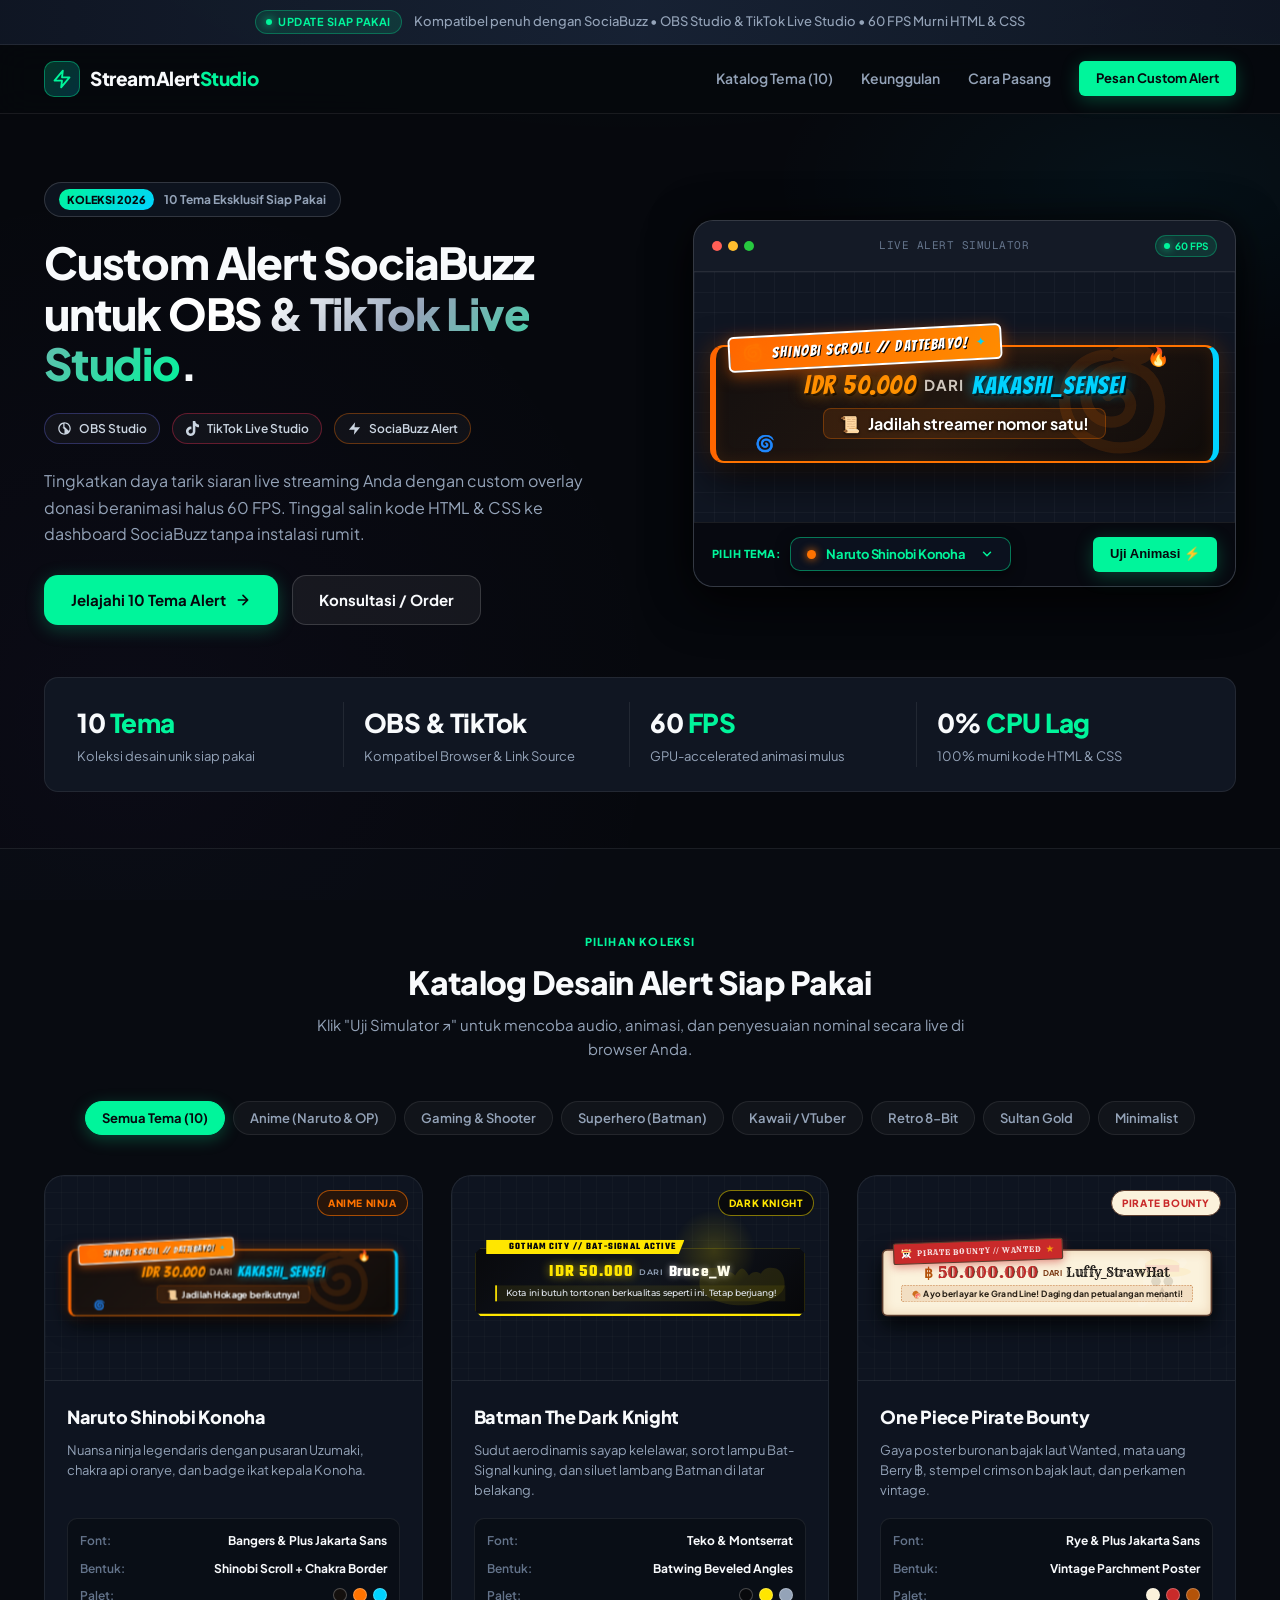
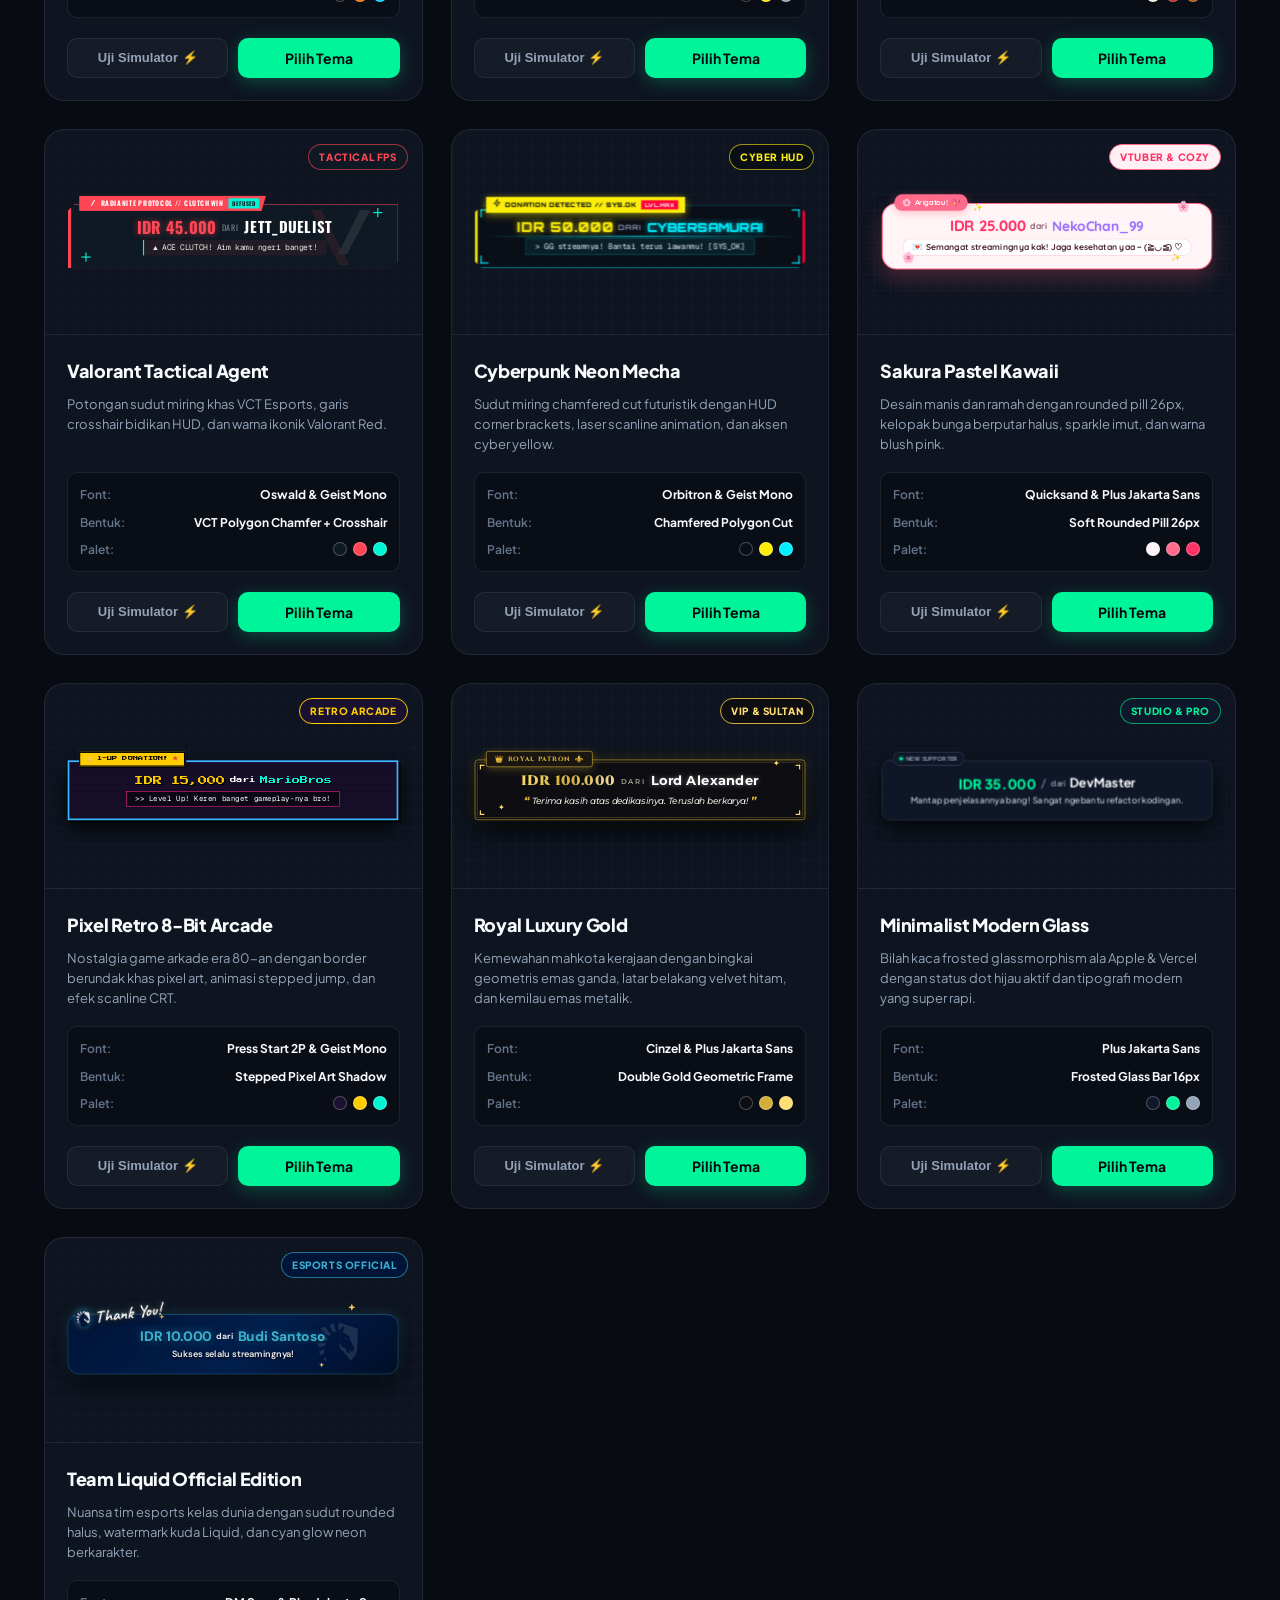
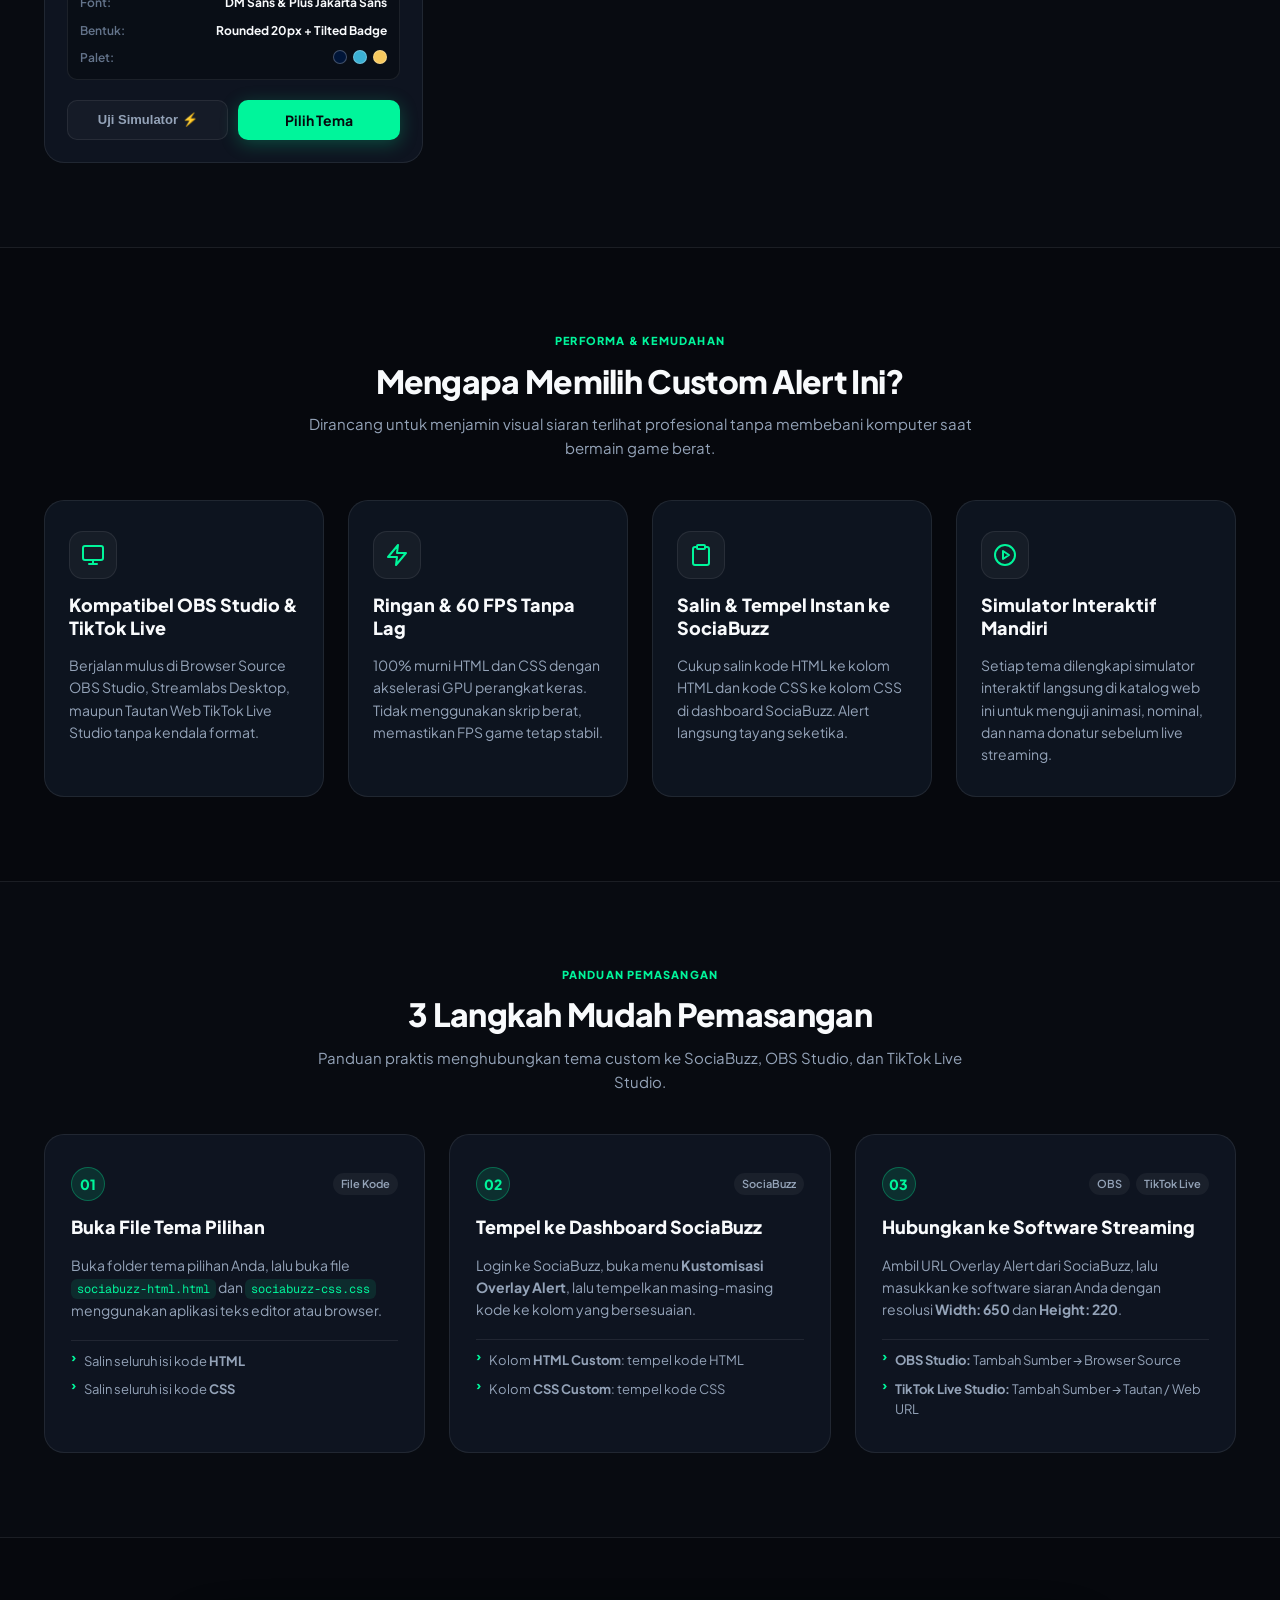
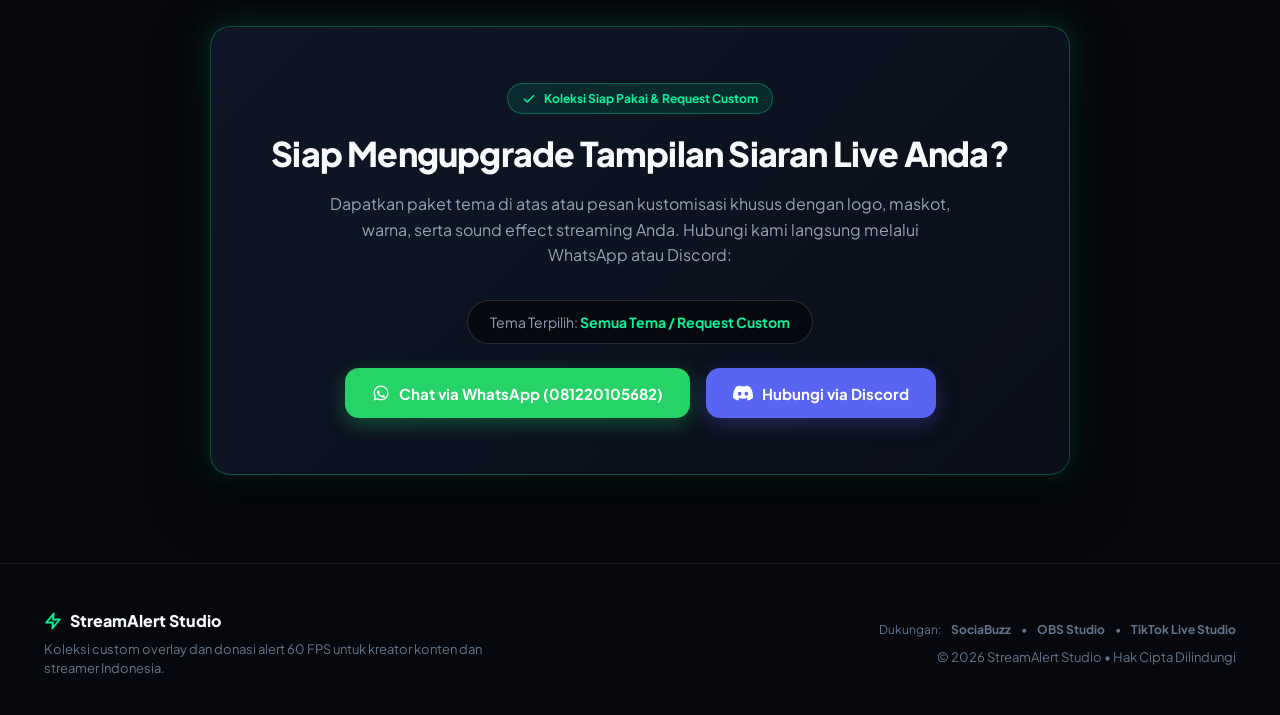
==== index.html @ 2fbf4435 "first commit" ====
<!DOCTYPE html>
<html lang="id" data-type="software" data-theme="dark">
<head>
  <meta charset="UTF-8">
  <meta name="viewport" content="width=device-width, initial-scale=1.0, viewport-fit=cover">
  <title>StreamAlert Studio — Custom Alert SociaBuzz untuk OBS & TikTok Live Studio</title>
  <meta name="description" content="Koleksi custom donation alert SociaBuzz siap pakai untuk OBS Studio dan TikTok Live Studio. Desain anime, gaming, superhero, cyberpunk, retro pixel, dan minimalis. 60 FPS murni HTML & CSS tanpa beban CPU.">
  <meta name="site-kind" content="software">
  <meta name="page-type" content="software">
  
  <!-- Open Graph -->
  <meta property="og:type" content="website">
  <meta property="og:title" content="StreamAlert Studio — Custom Alert SociaBuzz untuk OBS & TikTok Live Studio">
  <meta property="og:description" content="10 tema alert donasi animasi 60 FPS untuk SociaBuzz, OBS Studio, dan TikTok Live Studio. Ringan, murni HTML & CSS.">
  
  <link rel="preconnect" href="https://fonts.googleapis.com">
  <link rel="preconnect" href="https://fonts.gstatic.com" crossorigin>
  <link href="https://fonts.googleapis.com/css2?family=Plus+Jakarta+Sans:wght@400;500;600;700;800&family=Bangers&family=Teko:wght@600;700&family=Rye&family=Oswald:wght@600;700&family=Orbitron:wght@700;900&family=Rajdhani:wght@600;700&family=Share+Tech+Mono&family=Quicksand:wght@600;700;800&family=Press+Start+2P&family=Cinzel:wght@700;800;900&family=Montserrat:wght@500;600;700&family=Caveat:wght@700&family=DM+Sans:wght@600;700;800&family=Geist+Mono:wght@400;600&display=swap" rel="stylesheet">
  <link rel="stylesheet" href="catalog.css">
</head>
<body>

  <!-- Skip link for accessibility -->
  <a href="#katalog" class="skip-link">Loncat ke katalog tema</a>

  <!-- Top Announcement Bar -->
  <aside class="announcement-bar" aria-label="Pengumuman">
    <div class="container announcement-content">
      <span class="announcement-badge"><span class="announcement-dot"></span> Update Siap Pakai</span>
      <span>Kompatibel penuh dengan SociaBuzz • OBS Studio &amp; TikTok Live Studio • 60 FPS Murni HTML &amp; CSS</span>
    </div>
  </aside>

  <!-- Navigation -->
  <header class="navbar">
    <div class="container nav-content">
      <a href="#top" class="brand-link" aria-label="StreamAlert Studio Beranda">
        <span class="brand-icon" aria-hidden="true">
          <svg width="20" height="20" viewBox="0 0 24 24" fill="none" stroke="currentColor" stroke-width="2.2" stroke-linecap="round" stroke-linejoin="round">
            <polygon points="13 2 3 14 12 14 11 22 21 10 12 10 13 2"></polygon>
          </svg>
        </span>
        <span class="brand-title">StreamAlert<span class="accent">Studio</span></span>
      </a>

      <nav class="nav-links" aria-label="Navigasi Utama">
        <a href="#katalog">Katalog Tema (10)</a>
        <a href="#fitur">Keunggulan</a>
        <a href="#panduan">Cara Pasang</a>
        <a href="#kontak" class="btn btn-sm btn-primary">Pesan Custom Alert</a>
      </nav>
    </div>
  </header>

  <main id="top">
    <!-- Hero Section -->
    <section class="hero-section">
      <div class="container">
        <div class="hero-grid">
          
          <!-- Hero Copy -->
          <div class="hero-left">
            <div class="hero-pill">
              <span class="hero-pill-badge">KOLEKSI 2026</span>
              <span>10 Tema Eksklusif Siap Pakai</span>
            </div>

            <h1 class="hero-title">
              Custom Alert SociaBuzz untuk <span class="gradient-headline">OBS &amp; TikTok Live Studio</span>.
            </h1>

            <!-- Platform Chips -->
            <div class="hero-platforms-bar">
              <span class="platform-chip chip-obs">
                <svg viewBox="0 0 24 24" fill="currentColor" aria-hidden="true">
                  <path d="M12 2C6.48 2 2 6.48 2 12s4.48 10 10 10 10-4.48 10-10S17.52 2 12 2zm0 18c-4.41 0-8-3.59-8-8 0-1.85.63-3.55 1.69-4.9L12 13.41V20zm6.31-4.69L12 9.01V4c4.41 0 8 3.59 8 8 0 1.25-.29 2.43-.8 3.49l-.89-.18zM5.69 7.1C6.75 5.75 8.27 4.79 10 4.31v6.78L5.69 7.1z"/>
                </svg>
                OBS Studio
              </span>
              <span class="platform-chip chip-tiktok">
                <svg viewBox="0 0 24 24" fill="currentColor" aria-hidden="true">
                  <path d="M12.53.02C13.84 0 15.14.01 16.44 0c.08 1.53.63 3.09 1.75 4.17 1.12 1.11 2.7 1.62 4.24 1.79v4.03c-1.44-.05-2.89-.35-4.2-.97-.57-.26-1.1-.59-1.62-.93-.01 2.92.01 5.84-.02 8.75-.08 1.4-.54 2.79-1.35 3.94-1.31 1.92-3.58 3.17-5.91 3.21-1.43.08-2.86-.31-4.08-1.03-2.02-1.19-3.44-3.37-3.65-5.71-.02-.5-.03-1-.01-1.49.18-1.9 1.12-3.72 2.58-4.96 1.66-1.44 3.98-2.13 6.15-1.72.02 1.48-.04 2.96-.04 4.44-.99-.32-2.15-.23-3.02.37-.63.41-1.11 1.04-1.36 1.75-.21.51-.24 1.07-.14 1.61.24 1.64 1.82 3.02 3.5 2.87 1.12-.01 2.19-.66 2.77-1.61.19-.33.4-.67.41-1.06.1-3.23.06-6.46.06-9.69.01-3.07-.01-6.14.02-9.21z"/>
                </svg>
                TikTok Live Studio
              </span>
              <span class="platform-chip chip-sociabuzz">
                <svg viewBox="0 0 24 24" fill="currentColor" aria-hidden="true">
                  <path d="M13 2L3 14h9l-1 8 10-12h-9l1-8z"/>
                </svg>
                SociaBuzz Alert
              </span>
            </div>

            <p class="hero-description">
              Tingkatkan daya tarik siaran live streaming Anda dengan custom overlay donasi beranimasi halus 60 FPS. Tinggal salin kode HTML &amp; CSS ke dashboard SociaBuzz tanpa instalasi rumit.
            </p>

            <div class="hero-cta-group">
              <a href="#katalog" class="btn btn-lg btn-primary">
                <span>Jelajahi 10 Tema Alert</span>
                <svg width="16" height="16" viewBox="0 0 24 24" fill="none" stroke="currentColor" stroke-width="2.5" stroke-linecap="round" stroke-linejoin="round">
                  <path d="M5 12h14M12 5l7 7-7 7"/>
                </svg>
              </a>
              <a href="#kontak" class="btn btn-lg btn-secondary">Konsultasi / Order</a>
            </div>
          </div>

          <!-- Hero Right: Live Alert Interactive Simulator Showcase -->
          <div class="hero-stage-card">
            <div class="stage-card-header">
              <div class="stage-window-dots">
                <span class="stage-dot red"></span>
                <span class="stage-dot yellow"></span>
                <span class="stage-dot green"></span>
              </div>
              <span class="stage-window-title">LIVE ALERT SIMULATOR</span>
              <span class="stage-live-badge"><span class="announcement-dot"></span> 60 FPS</span>
            </div>

            <div class="stage-card-body" id="heroStageBody">
              <div class="hero-alert-viewport">
                <!-- Live Alert Box in Hero (Identical to Preview) -->
                <div class="hero-live-alert" id="heroLiveAlert">
                  <div class="naruto-alert-wrapper">
                    <div class="naruto-badge">
                      <img src="assets/naruto-konoha.svg" onerror="this.src='https://cdn.jsdelivr.net/gh/bayuramdhan50/sociabuzz-alert@main/assets/naruto-konoha.svg'" alt="Konoha Leaf" class="naruto-badge-img">
                      <span class="naruto-badge-text">SHINOBI SCROLL // DATTEBAYO!</span>
                      <span class="naruto-shuriken">✦</span>
                    </div>
                    <div class="chakra-flame flame-1">🔥</div>
                    <div class="chakra-flame flame-2">🌀</div>
                    <div class="naruto-alert-card">
                      <img src="assets/naruto-konoha.svg" onerror="this.src='https://cdn.jsdelivr.net/gh/bayuramdhan50/sociabuzz-alert@main/assets/naruto-konoha.svg'" alt="Konoha Watermark" class="naruto-watermark">
                      <div class="naruto-content">
                        <div class="naruto-header">
                          <span class="naruto-amount">IDR 50.000</span>
                          <span class="naruto-from">DARI</span>
                          <span class="naruto-supporter">Kakashi_Sensei</span>
                        </div>
                        <div class="naruto-message">
                          <span class="naruto-msg-icon">📜</span>
                          <span class="naruto-msg-text">Jadilah streamer nomor satu!</span>
                        </div>
                      </div>
                    </div>
                  </div>
                </div>
              </div>
            </div>

            <div class="stage-card-footer">
              <div class="stage-theme-selector">
                <span class="stage-select-label">Pilih Tema:</span>
                
                <!-- Custom High-Contrast Dropdown (Text is never white) -->
                <div class="custom-dropdown" id="themeDropdown">
                  <button type="button" class="dropdown-trigger" id="dropdownTrigger" aria-haspopup="listbox" aria-expanded="false">
                    <span class="dropdown-theme-dot" id="dropdownDot" style="background:#FF7300; box-shadow:0 0 8px #FF7300;"></span>
                    <span class="dropdown-selected-text" id="dropdownSelectedText">Naruto Shinobi Konoha</span>
                    <svg class="dropdown-chevron" width="14" height="14" viewBox="0 0 24 24" fill="none" stroke="currentColor" stroke-width="2.5" stroke-linecap="round" stroke-linejoin="round">
                      <polyline points="6 9 12 15 18 9"></polyline>
                    </svg>
                  </button>
                  
                  <div class="dropdown-menu" id="dropdownMenu" role="listbox">
                    <div class="dropdown-item active" data-value="naruto" data-dot="#FF7300">
                      <span class="item-badge" style="background:#26150B; color:#FF7300; border:1px solid #FF7300;">Anime</span>
                      <span class="item-name">Naruto Shinobi Konoha</span>
                      <span class="item-check">✓</span>
                    </div>
                    <div class="dropdown-item" data-value="batman" data-dot="#FFE600">
                      <span class="item-badge" style="background:#08090C; color:#FFE600; border:1px solid #FFE600;">Gotham</span>
                      <span class="item-name">Batman The Dark Knight</span>
                      <span class="item-check">✓</span>
                    </div>
                    <div class="dropdown-item" data-value="pirate" data-dot="#C92A2A">
                      <span class="item-badge" style="background:#FBF2DC; color:#C92A2A; border:1px solid #C92A2A;">Pirate</span>
                      <span class="item-name">One Piece Pirate Bounty</span>
                      <span class="item-check">✓</span>
                    </div>
                    <div class="dropdown-item" data-value="val" data-dot="#FF4655">
                      <span class="item-badge" style="background:#0F1923; color:#FF4655; border:1px solid #FF4655;">Tactical</span>
                      <span class="item-name">Valorant Tactical Agent</span>
                      <span class="item-check">✓</span>
                    </div>
                    <div class="dropdown-item" data-value="cyber" data-dot="#FCEE0A">
                      <span class="item-badge" style="background:#0A0E17; color:#FCEE0A; border:1px solid #FCEE0A;">Sci-Fi</span>
                      <span class="item-name">Cyberpunk Neon Mecha</span>
                      <span class="item-check">✓</span>
                    </div>
                    <div class="dropdown-item" data-value="sakura" data-dot="#FF6B8B">
                      <span class="item-badge" style="background:#FFF0F5; color:#FF3366; border:1px solid #FF6B8B;">VTuber</span>
                      <span class="item-name">Sakura Pastel Kawaii</span>
                      <span class="item-check">✓</span>
                    </div>
                    <div class="dropdown-item" data-value="pixel" data-dot="#FFCC00">
                      <span class="item-badge" style="background:#1A102F; color:#FFCC00; border:1px solid #FFCC00;">8-Bit</span>
                      <span class="item-name">Pixel Retro 8-Bit Arcade</span>
                      <span class="item-check">✓</span>
                    </div>
                    <div class="dropdown-item" data-value="royal" data-dot="#D4AF37">
                      <span class="item-badge" style="background:#0E0E12; color:#FFDF73; border:1px solid #D4AF37;">VIP</span>
                      <span class="item-name">Royal Luxury Gold</span>
                      <span class="item-check">✓</span>
                    </div>
                    <div class="dropdown-item" data-value="minimal" data-dot="#00F59B">
                      <span class="item-badge" style="background:#0F172A; color:#00F59B; border:1px solid #00F59B;">Glass</span>
                      <span class="item-name">Minimalist Modern Glass</span>
                      <span class="item-check">✓</span>
                    </div>
                    <div class="dropdown-item" data-value="liquid" data-dot="#3BB0D4">
                      <span class="item-badge" style="background:#001538; color:#3BB0D4; border:1px solid #3BB0D4;">Esports</span>
                      <span class="item-name">Team Liquid Edition</span>
                      <span class="item-check">✓</span>
                    </div>
                  </div>
                </div>

                <!-- Hidden select for form accessibility -->
                <select id="heroThemeSelect" class="theme-pill-select" style="display:none;" aria-hidden="true">
                  <option value="naruto">Naruto Shinobi</option>
                  <option value="batman">Batman Dark Knight</option>
                  <option value="pirate">One Piece Pirate</option>
                  <option value="val">Valorant Tactical</option>
                  <option value="cyber">Cyberpunk Neon</option>
                  <option value="sakura">Sakura Kawaii</option>
                  <option value="pixel">Pixel 8-Bit Arcade</option>
                  <option value="royal">Royal Luxury Gold</option>
                  <option value="minimal">Minimalist Modern</option>
                  <option value="liquid">Team Liquid Edition</option>
                </select>
              </div>

              <button type="button" class="btn btn-sm btn-primary" onclick="triggerHeroAlert()">
                <span>Uji Animasi ⚡</span>
              </button>
            </div>
          </div>

        </div>

        <!-- Quick Stats Strip -->
        <div class="stats-strip">
          <div class="stat-block">
            <span class="stat-val">10 <span class="highlight">Tema</span></span>
            <span class="stat-desc">Koleksi desain unik siap pakai</span>
          </div>
          <div class="stat-block">
            <span class="stat-val">OBS &amp; TikTok</span>
            <span class="stat-desc">Kompatibel Browser &amp; Link Source</span>
          </div>
          <div class="stat-block">
            <span class="stat-val">60 <span class="highlight">FPS</span></span>
            <span class="stat-desc">GPU-accelerated animasi mulus</span>
          </div>
          <div class="stat-block">
            <span class="stat-val">0% <span class="highlight">CPU Lag</span></span>
            <span class="stat-desc">100% murni kode HTML &amp; CSS</span>
          </div>
        </div>

      </div>
    </section>

    <!-- Filter & Catalog Section -->
    <section id="katalog" class="catalog-section">
      <div class="container">
        
        <div class="section-heading-wrap">
          <span class="section-label">PILIHAN KOLEKSI</span>
          <h2 class="section-heading">Katalog Desain Alert Siap Pakai</h2>
          <p class="section-subtext">Klik "Uji Simulator ↗" untuk mencoba audio, animasi, dan penyesuaian nominal secara live di browser Anda.</p>
        </div>

        <!-- Category Filter Tabs -->
        <div class="filter-tabs" role="tablist" aria-label="Filter Kategori Tema">
          <button type="button" class="tab-btn active" data-filter="all">Semua Tema (10)</button>
          <button type="button" class="tab-btn" data-filter="anime">Anime (Naruto &amp; OP)</button>
          <button type="button" class="tab-btn" data-filter="gaming">Gaming &amp; Shooter</button>
          <button type="button" class="tab-btn" data-filter="superhero">Superhero (Batman)</button>
          <button type="button" class="tab-btn" data-filter="kawaii">Kawaii / VTuber</button>
          <button type="button" class="tab-btn" data-filter="retro">Retro 8-Bit</button>
          <button type="button" class="tab-btn" data-filter="luxury">Sultan Gold</button>
          <button type="button" class="tab-btn" data-filter="minimal">Minimalist</button>
        </div>

        <!-- Catalog Cards Grid (100% IDENTICAL to Simulator) -->
        <div class="cards-grid">

          <!-- CARD 1: NARUTO SHINOBI -->
          <article class="card" data-category="anime">
            <div class="card-badge badge-naruto">Anime Ninja</div>
            <div class="card-preview preview-naruto">
              <div class="card-alert-scaler">
                <div class="naruto-alert-wrapper">
                  <div class="naruto-badge">
                    <img src="assets/naruto-konoha.svg" onerror="this.src='https://cdn.jsdelivr.net/gh/bayuramdhan50/sociabuzz-alert@main/assets/naruto-konoha.svg'" alt="Konoha Leaf" class="naruto-badge-img">
                    <span class="naruto-badge-text">SHINOBI SCROLL // DATTEBAYO!</span>
                    <span class="naruto-shuriken">✦</span>
                  </div>
                  <div class="chakra-flame flame-1">🔥</div>
                  <div class="chakra-flame flame-2">🌀</div>
                  <div class="naruto-alert-card">
                    <img src="assets/naruto-konoha.svg" onerror="this.src='https://cdn.jsdelivr.net/gh/bayuramdhan50/sociabuzz-alert@main/assets/naruto-konoha.svg'" alt="Konoha Watermark" class="naruto-watermark">
                    <div class="naruto-content">
                      <div class="naruto-header">
                        <span class="naruto-amount">IDR 30.000</span>
                        <span class="naruto-from">DARI</span>
                        <span class="naruto-supporter">Kakashi_Sensei</span>
                      </div>
                      <div class="naruto-message">
                        <span class="naruto-msg-icon">📜</span>
                        <span class="naruto-msg-text">Jadilah Hokage berikutnya!</span>
                      </div>
                    </div>
                  </div>
                </div>
              </div>
            </div>
            <div class="card-body">
              <h3 class="card-title">Naruto Shinobi Konoha</h3>
              <p class="card-desc">Nuansa ninja legendaris dengan pusaran Uzumaki, chakra api oranye, dan badge ikat kepala Konoha.</p>
              
              <div class="spec-list">
                <div class="spec-item">
                  <span class="spec-label">Font:</span>
                  <span class="spec-val">Bangers &amp; Plus Jakarta Sans</span>
                </div>
                <div class="spec-item">
                  <span class="spec-label">Bentuk:</span>
                  <span class="spec-val">Shinobi Scroll + Chakra Border</span>
                </div>
                <div class="spec-item">
                  <span class="spec-label">Palet:</span>
                  <div class="swatches">
                    <span class="swatch" style="background: #14100E;" title="#14100E Shinobi Dark"></span>
                    <span class="swatch" style="background: #FF7300;" title="#FF7300 Chakra Orange"></span>
                    <span class="swatch" style="background: #00D2FF;" title="#00D2FF Rasengan Cyan"></span>
                  </div>
                </div>
              </div>

              <div class="card-actions">
                <button type="button" class="btn btn-outline" onclick="openSimulatorModal('naruto')">Uji Simulator ⚡</button>
                <a href="#kontak" class="btn btn-primary" onclick="selectTheme('Naruto Shinobi Konoha')">Pilih Tema</a>
              </div>
            </div>
          </article>

          <!-- CARD 2: BATMAN DARK KNIGHT -->
          <article class="card" data-category="superhero">
            <div class="card-badge badge-batman">Dark Knight</div>
            <div class="card-preview preview-batman">
              <div class="card-alert-scaler">
                <div class="batman-alert-wrapper">
                  <div class="batman-badge">
                    <img src="assets/batman-symbol.svg" onerror="this.src='https://cdn.jsdelivr.net/gh/bayuramdhan50/sociabuzz-alert@main/assets/batman-symbol.svg'" alt="Bat Emblem" style="width: 22px; height: 16px; object-fit: contain;">
                    <span class="batman-badge-text">GOTHAM CITY // BAT-SIGNAL ACTIVE</span>
                  </div>
                  <div class="bat-searchlight"></div>
                  <div class="batman-alert-card">
                    <img src="assets/batman-symbol.svg" onerror="this.src='https://cdn.jsdelivr.net/gh/bayuramdhan50/sociabuzz-alert@main/assets/batman-symbol.svg'" alt="Bat Watermark" class="batman-watermark">
                    <div class="batman-content">
                      <div class="batman-header">
                        <span class="batman-amount">IDR 50.000</span>
                        <span class="batman-from">dari</span>
                        <span class="batman-supporter">Bruce_W</span>
                      </div>
                      <div class="batman-message">
                        <span class="batman-msg-text">Kota ini butuh tontonan berkualitas seperti ini. Tetap berjuang!</span>
                      </div>
                    </div>
                  </div>
                </div>
              </div>
            </div>
            <div class="card-body">
              <h3 class="card-title">Batman The Dark Knight</h3>
              <p class="card-desc">Sudut aerodinamis sayap kelelawar, sorot lampu Bat-Signal kuning, dan siluet lambang Batman di latar belakang.</p>
              
              <div class="spec-list">
                <div class="spec-item">
                  <span class="spec-label">Font:</span>
                  <span class="spec-val">Teko &amp; Montserrat</span>
                </div>
                <div class="spec-item">
                  <span class="spec-label">Bentuk:</span>
                  <span class="spec-val">Batwing Beveled Angles</span>
                </div>
                <div class="spec-item">
                  <span class="spec-label">Palet:</span>
                  <div class="swatches">
                    <span class="swatch" style="background: #08090C;" title="#08090C Gotham Black"></span>
                    <span class="swatch" style="background: #FFE600;" title="#FFE600 Bat-Yellow"></span>
                    <span class="swatch" style="background: #94A3B8;" title="#94A3B8 Steel Gray"></span>
                  </div>
                </div>
              </div>

              <div class="card-actions">
                <button type="button" class="btn btn-outline" onclick="openSimulatorModal('batman')">Uji Simulator ⚡</button>
                <a href="#kontak" class="btn btn-primary" onclick="selectTheme('Batman The Dark Knight')">Pilih Tema</a>
              </div>
            </div>
          </article>

          <!-- CARD 3: ONE PIECE PIRATE BOUNTY -->
          <article class="card" data-category="anime">
            <div class="card-badge badge-pirate">Pirate Bounty</div>
            <div class="card-preview preview-pirate">
              <div class="card-alert-scaler">
                <div class="pirate-alert-wrapper">
                  <div class="pirate-badge">
                    <img src="assets/onepiece-strawhat.svg" onerror="this.src='https://cdn.jsdelivr.net/gh/bayuramdhan50/sociabuzz-alert@main/assets/onepiece-strawhat.svg'" alt="Straw Hat Crest" style="width: 22px; height: 22px; object-fit: contain;">
                    <span class="pirate-badge-text">PIRATE BOUNTY // WANTED</span>
                    <span class="pirate-star">★</span>
                  </div>
                  <div class="pirate-alert-card">
                    <img src="assets/onepiece-strawhat.svg" onerror="this.src='https://cdn.jsdelivr.net/gh/bayuramdhan50/sociabuzz-alert@main/assets/onepiece-strawhat.svg'" alt="Jolly Roger Watermark" class="pirate-watermark">
                    <div class="pirate-content">
                      <div class="pirate-header">
                        <span class="pirate-berry">฿</span>
                        <span class="pirate-amount">50.000.000</span>
                        <span class="pirate-from">dari</span>
                        <span class="pirate-supporter">Luffy_StrawHat</span>
                      </div>
                      <div class="pirate-message">
                        <span class="pirate-msg-icon">🍖</span>
                        <span class="pirate-msg-text">Ayo berlayar ke Grand Line! Daging dan petualangan menanti!</span>
                      </div>
                    </div>
                  </div>
                </div>
              </div>
            </div>
            <div class="card-body">
              <h3 class="card-title">One Piece Pirate Bounty</h3>
              <p class="card-desc">Gaya poster buronan bajak laut Wanted, mata uang Berry ฿, stempel crimson bajak laut, dan perkamen vintage.</p>
              
              <div class="spec-list">
                <div class="spec-item">
                  <span class="spec-label">Font:</span>
                  <span class="spec-val">Rye &amp; Plus Jakarta Sans</span>
                </div>
                <div class="spec-item">
                  <span class="spec-label">Bentuk:</span>
                  <span class="spec-val">Vintage Parchment Poster</span>
                </div>
                <div class="spec-item">
                  <span class="spec-label">Palet:</span>
                  <div class="swatches">
                    <span class="swatch" style="background: #FBF2DC;" title="#FBF2DC Parchment"></span>
                    <span class="swatch" style="background: #C92A2A;" title="#C92A2A Pirate Crimson"></span>
                    <span class="swatch" style="background: #B45309;" title="#B45309 Berry Gold"></span>
                  </div>
                </div>
              </div>

              <div class="card-actions">
                <button type="button" class="btn btn-outline" onclick="openSimulatorModal('pirate')">Uji Simulator ⚡</button>
                <a href="#kontak" class="btn btn-primary" onclick="selectTheme('One Piece Pirate Bounty')">Pilih Tema</a>
              </div>
            </div>
          </article>

          <!-- CARD 4: VALORANT TACTICAL AGENT -->
          <article class="card" data-category="gaming">
            <div class="card-badge badge-valorant">Tactical FPS</div>
            <div class="card-preview preview-valorant">
              <div class="card-alert-scaler">
                <div class="val-alert-wrapper">
                  <div class="val-badge">
                    <img src="assets/valorant-vct.svg" onerror="this.src='https://cdn.jsdelivr.net/gh/bayuramdhan50/sociabuzz-alert@main/assets/valorant-vct.svg'" alt="Valorant VCT" style="width: 18px; height: 18px; object-fit: contain;">
                    <span class="val-badge-text">RADIANITE PROTOCOL // CLUTCH WIN</span>
                    <span class="val-badge-tag">DEFUSED</span>
                  </div>
                  <div class="val-crosshair ch-top"></div>
                  <div class="val-crosshair ch-bottom"></div>
                  <div class="val-alert-card">
                    <img src="assets/valorant-vct.svg" onerror="this.src='https://cdn.jsdelivr.net/gh/bayuramdhan50/sociabuzz-alert@main/assets/valorant-vct.svg'" alt="Valorant Watermark" class="val-watermark">
                    <div class="val-content">
                      <div class="val-header">
                        <span class="val-amount">IDR 45.000</span>
                        <span class="val-from">DARI</span>
                        <span class="val-supporter">JETT_DUELIST</span>
                      </div>
                      <div class="val-message">
                        <span class="val-msg-text">▲ ACE CLUTCH! Aim kamu ngeri banget!</span>
                      </div>
                    </div>
                  </div>
                </div>
              </div>
            </div>
            <div class="card-body">
              <h3 class="card-title">Valorant Tactical Agent</h3>
              <p class="card-desc">Potongan sudut miring khas VCT Esports, garis crosshair bidikan HUD, dan warna ikonik Valorant Red.</p>
              
              <div class="spec-list">
                <div class="spec-item">
                  <span class="spec-label">Font:</span>
                  <span class="spec-val">Oswald &amp; Geist Mono</span>
                </div>
                <div class="spec-item">
                  <span class="spec-label">Bentuk:</span>
                  <span class="spec-val">VCT Polygon Chamfer + Crosshair</span>
                </div>
                <div class="spec-item">
                  <span class="spec-label">Palet:</span>
                  <div class="swatches">
                    <span class="swatch" style="background: #0F1923;" title="#0F1923 Dark Charcoal"></span>
                    <span class="swatch" style="background: #FF4655;" title="#FF4655 Valorant Red"></span>
                    <span class="swatch" style="background: #00F5D4;" title="#00F5D4 Radiant Cyan"></span>
                  </div>
                </div>
              </div>

              <div class="card-actions">
                <button type="button" class="btn btn-outline" onclick="openSimulatorModal('val')">Uji Simulator ⚡</button>
                <a href="#kontak" class="btn btn-primary" onclick="selectTheme('Valorant Tactical Agent')">Pilih Tema</a>
              </div>
            </div>
          </article>

          <!-- CARD 5: CYBERPUNK NEON MECHA -->
          <article class="card" data-category="gaming">
            <div class="card-badge badge-cyber">Cyber HUD</div>
            <div class="card-preview preview-cyber">
              <div class="card-alert-scaler">
                <div class="cyber-alert-wrapper">
                  <div class="cyber-badge">
                    <div class="cyber-badge-icon">
                      <svg viewBox="0 0 24 24" fill="none" stroke="currentColor" stroke-width="2.5" stroke-linecap="round" stroke-linejoin="round" style="width:14px;height:14px;">
                        <polygon points="13 2 3 14 12 14 11 22 21 10 12 10 13 2"></polygon>
                      </svg>
                    </div>
                    <span class="cyber-badge-text">DONATION DETECTED // SYS.OK</span>
                    <span class="cyber-badge-tag">LVL.MAX</span>
                  </div>
                  <div class="cyber-bracket bracket-tl"></div>
                  <div class="cyber-bracket bracket-tr"></div>
                  <div class="cyber-bracket bracket-bl"></div>
                  <div class="cyber-bracket bracket-br"></div>
                  <div class="cyber-alert-card">
                    <div class="cyber-scanline"></div>
                    <div class="cyber-content">
                      <div class="cyber-header">
                        <span class="cyber-amount">IDR 50.000</span>
                        <span class="cyber-from">DARI</span>
                        <span class="cyber-supporter">CYBERSAMURAI</span>
                      </div>
                      <div class="cyber-message">
                        <span class="cyber-msg-text">&gt; GG streamnya! Bantai terus lawanmu! [SYS_OK]</span>
                      </div>
                    </div>
                  </div>
                </div>
              </div>
            </div>
            <div class="card-body">
              <h3 class="card-title">Cyberpunk Neon Mecha</h3>
              <p class="card-desc">Sudut miring chamfered cut futuristik dengan HUD corner brackets, laser scanline animation, dan aksen cyber yellow.</p>
              
              <div class="spec-list">
                <div class="spec-item">
                  <span class="spec-label">Font:</span>
                  <span class="spec-val">Orbitron &amp; Geist Mono</span>
                </div>
                <div class="spec-item">
                  <span class="spec-label">Bentuk:</span>
                  <span class="spec-val">Chamfered Polygon Cut</span>
                </div>
                <div class="spec-item">
                  <span class="spec-label">Palet:</span>
                  <div class="swatches">
                    <span class="swatch" style="background: #0A0E17;" title="#0A0E17 Carbon Slate"></span>
                    <span class="swatch" style="background: #FCEE0A;" title="#FCEE0A Cyber Yellow"></span>
                    <span class="swatch" style="background: #00F0FF;" title="#00F0FF Cyan Laser"></span>
                  </div>
                </div>
              </div>

              <div class="card-actions">
                <button type="button" class="btn btn-outline" onclick="openSimulatorModal('cyber')">Uji Simulator ⚡</button>
                <a href="#kontak" class="btn btn-primary" onclick="selectTheme('Cyberpunk Neon Mecha')">Pilih Tema</a>
              </div>
            </div>
          </article>

          <!-- CARD 6: SAKURA PASTEL KAWAII -->
          <article class="card" data-category="kawaii">
            <div class="card-badge badge-kawaii">VTuber &amp; Cozy</div>
            <div class="card-preview preview-sakura">
              <div class="card-alert-scaler">
                <div class="sakura-alert-wrapper">
                  <div class="sakura-badge">
                    <span class="sakura-icon">🌸</span>
                    <span class="sakura-badge-text">Arigatou!</span>
                    <span class="sakura-heart">💖</span>
                  </div>
                  <div class="sakura-petal petal-1">🌸</div>
                  <div class="sakura-petal petal-2">🌸</div>
                  <div class="sakura-sparkle sparkle-cute-1">✨</div>
                  <div class="sakura-sparkle sparkle-cute-2">✨</div>
                  <div class="sakura-alert-card">
                    <div class="sakura-content">
                      <div class="sakura-header">
                        <span class="sakura-amount">IDR 25.000</span>
                        <span class="sakura-from">dari</span>
                        <span class="sakura-supporter">NekoChan_99</span>
                      </div>
                      <div class="sakura-message">
                        <span class="sakura-msg-icon">💌</span>
                        <span class="sakura-msg-text">Semangat streamingnya kak! Jaga kesehatan yaa ~ (≧◡≦) ♡</span>
                      </div>
                    </div>
                  </div>
                </div>
              </div>
            </div>
            <div class="card-body">
              <h3 class="card-title">Sakura Pastel Kawaii</h3>
              <p class="card-desc">Desain manis dan ramah dengan rounded pill 26px, kelopak bunga berputar halus, sparkle imut, dan warna blush pink.</p>
              
              <div class="spec-list">
                <div class="spec-item">
                  <span class="spec-label">Font:</span>
                  <span class="spec-val">Quicksand &amp; Plus Jakarta Sans</span>
                </div>
                <div class="spec-item">
                  <span class="spec-label">Bentuk:</span>
                  <span class="spec-val">Soft Rounded Pill 26px</span>
                </div>
                <div class="spec-item">
                  <span class="spec-label">Palet:</span>
                  <div class="swatches">
                    <span class="swatch" style="background: #FFF5F7;" title="#FFF5F7 Blush Pearl"></span>
                    <span class="swatch" style="background: #FF6B8B;" title="#FF6B8B Blossom Pink"></span>
                    <span class="swatch" style="background: #FF3366;" title="#FF3366 Strawberry"></span>
                  </div>
                </div>
              </div>

              <div class="card-actions">
                <button type="button" class="btn btn-outline" onclick="openSimulatorModal('sakura')">Uji Simulator ⚡</button>
                <a href="#kontak" class="btn btn-primary" onclick="selectTheme('Sakura Pastel Kawaii')">Pilih Tema</a>
              </div>
            </div>
          </article>

          <!-- CARD 7: PIXEL RETRO 8-BIT -->
          <article class="card" data-category="retro gaming">
            <div class="card-badge badge-retro">Retro Arcade</div>
            <div class="card-preview preview-pixel">
              <div class="card-alert-scaler">
                <div class="pixel-alert-wrapper">
                  <div class="pixel-badge">
                    <span class="pixel-badge-coin">🪙</span>
                    <span class="pixel-badge-text">1-UP DONATION!</span>
                    <span class="pixel-badge-star">★</span>
                  </div>
                  <div class="pixel-alert-card">
                    <div class="pixel-crt-lines"></div>
                    <div class="pixel-content">
                      <div class="pixel-header">
                        <span class="pixel-amount">IDR 15,000</span>
                        <span class="pixel-from">dari</span>
                        <span class="pixel-supporter">MarioBros</span>
                      </div>
                      <div class="pixel-message">
                        <span class="pixel-cursor">&gt;&gt;</span>
                        <span class="pixel-msg-text">Level Up! Keren banget gameplay-nya bro!</span>
                      </div>
                    </div>
                  </div>
                </div>
              </div>
            </div>
            <div class="card-body">
              <h3 class="card-title">Pixel Retro 8-Bit Arcade</h3>
              <p class="card-desc">Nostalgia game arkade era 80-an dengan border berundak khas pixel art, animasi stepped jump, dan efek scanline CRT.</p>
              
              <div class="spec-list">
                <div class="spec-item">
                  <span class="spec-label">Font:</span>
                  <span class="spec-val">Press Start 2P &amp; Geist Mono</span>
                </div>
                <div class="spec-item">
                  <span class="spec-label">Bentuk:</span>
                  <span class="spec-val">Stepped Pixel Art Shadow</span>
                </div>
                <div class="spec-item">
                  <span class="spec-label">Palet:</span>
                  <div class="swatches">
                    <span class="swatch" style="background: #1A102F;" title="#1A102F Midnight Pixel"></span>
                    <span class="swatch" style="background: #FFCC00;" title="#FFCC00 Coin Gold"></span>
                    <span class="swatch" style="background: #00F5D4;" title="#00F5D4 Retro Cyan"></span>
                  </div>
                </div>
              </div>

              <div class="card-actions">
                <button type="button" class="btn btn-outline" onclick="openSimulatorModal('pixel')">Uji Simulator ⚡</button>
                <a href="#kontak" class="btn btn-primary" onclick="selectTheme('Pixel Retro 8-Bit')">Pilih Tema</a>
              </div>
            </div>
          </article>

          <!-- CARD 8: ROYAL LUXURY GOLD -->
          <article class="card" data-category="luxury">
            <div class="card-badge badge-luxury">VIP &amp; Sultan</div>
            <div class="card-preview preview-royal">
              <div class="card-alert-scaler">
                <div class="royal-alert-wrapper">
                  <div class="royal-badge">
                    <span class="royal-crown-icon">👑</span>
                    <span class="royal-badge-text">ROYAL PATRON</span>
                    <span class="royal-badge-seal">⚜️</span>
                  </div>
                  <div class="royal-sparkle dust-1">✦</div>
                  <div class="royal-sparkle dust-2">✦</div>
                  <div class="royal-alert-card">
                    <div class="royal-corner c-top-left"></div>
                    <div class="royal-corner c-top-right"></div>
                    <div class="royal-corner c-bottom-left"></div>
                    <div class="royal-corner c-bottom-right"></div>
                    <div class="royal-content">
                      <div class="royal-header">
                        <span class="royal-amount">IDR 100.000</span>
                        <span class="royal-from">dari</span>
                        <span class="royal-supporter">Lord Alexander</span>
                      </div>
                      <div class="royal-message">
                        <span class="royal-quote">“</span>
                        <span class="royal-msg-text">Terima kasih atas dedikasinya. Teruslah berkarya!</span>
                        <span class="royal-quote">”</span>
                      </div>
                    </div>
                  </div>
                </div>
              </div>
            </div>
            <div class="card-body">
              <h3 class="card-title">Royal Luxury Gold</h3>
              <p class="card-desc">Kemewahan mahkota kerajaan dengan bingkai geometris emas ganda, latar belakang velvet hitam, dan kemilau emas metalik.</p>
              
              <div class="spec-list">
                <div class="spec-item">
                  <span class="spec-label">Font:</span>
                  <span class="spec-val">Cinzel &amp; Plus Jakarta Sans</span>
                </div>
                <div class="spec-item">
                  <span class="spec-label">Bentuk:</span>
                  <span class="spec-val">Double Gold Geometric Frame</span>
                </div>
                <div class="spec-item">
                  <span class="spec-label">Palet:</span>
                  <div class="swatches">
                    <span class="swatch" style="background: #0E0E12;" title="#0E0E12 Obsidian Velvet"></span>
                    <span class="swatch" style="background: #D4AF37;" title="#D4AF37 Imperial Gold"></span>
                    <span class="swatch" style="background: #FFDF73;" title="#FFDF73 Champagne Gold"></span>
                  </div>
                </div>
              </div>

              <div class="card-actions">
                <button type="button" class="btn btn-outline" onclick="openSimulatorModal('royal')">Uji Simulator ⚡</button>
                <a href="#kontak" class="btn btn-primary" onclick="selectTheme('Royal Luxury Gold')">Pilih Tema</a>
              </div>
            </div>
          </article>

          <!-- CARD 9: MINIMALIST MODERN GLASS -->
          <article class="card" data-category="minimal">
            <div class="card-badge badge-minimal">Studio &amp; Pro</div>
            <div class="card-preview preview-minimal">
              <div class="card-alert-scaler">
                <div class="minimal-alert-wrapper">
                  <div class="minimal-badge">
                    <span class="minimal-status-dot"></span>
                    <span class="minimal-badge-text">NEW SUPPORTER</span>
                  </div>
                  <div class="minimal-alert-card">
                    <div class="minimal-content">
                      <div class="minimal-header">
                        <span class="minimal-amount">IDR 35.000</span>
                        <span class="minimal-separator">/</span>
                        <span class="minimal-from">dari</span>
                        <span class="minimal-supporter">DevMaster</span>
                      </div>
                      <div class="minimal-message">
                        <span class="minimal-msg-text">Mantap penjelasannya bang! Sangat ngebantu refactor kodingan.</span>
                      </div>
                    </div>
                  </div>
                </div>
              </div>
            </div>
            <div class="card-body">
              <h3 class="card-title">Minimalist Modern Glass</h3>
              <p class="card-desc">Bilah kaca frosted glassmorphism ala Apple &amp; Vercel dengan status dot hijau aktif dan tipografi modern yang super rapi.</p>
              
              <div class="spec-list">
                <div class="spec-item">
                  <span class="spec-label">Font:</span>
                  <span class="spec-val">Plus Jakarta Sans</span>
                </div>
                <div class="spec-item">
                  <span class="spec-label">Bentuk:</span>
                  <span class="spec-val">Frosted Glass Bar 16px</span>
                </div>
                <div class="spec-item">
                  <span class="spec-label">Palet:</span>
                  <div class="swatches">
                    <span class="swatch" style="background: #0F172A;" title="#0F172A Slate Glass"></span>
                    <span class="swatch" style="background: #00F59B;" title="#00F59B Electric Emerald"></span>
                    <span class="swatch" style="background: #94A3B8;" title="#94A3B8 Cool Slate"></span>
                  </div>
                </div>
              </div>

              <div class="card-actions">
                <button type="button" class="btn btn-outline" onclick="openSimulatorModal('minimal')">Uji Simulator ⚡</button>
                <a href="#kontak" class="btn btn-primary" onclick="selectTheme('Minimalist Modern Glass')">Pilih Tema</a>
              </div>
            </div>
          </article>

          <!-- CARD 10: TEAM LIQUID ESPORTS -->
          <article class="card" data-category="gaming">
            <div class="card-badge badge-esports">Esports Official</div>
            <div class="card-preview preview-liquid">
              <div class="card-alert-scaler">
                <div class="liquid-alert-wrapper">
                  <div class="liquid-badge">
                    <img src="assets/team_liquid_crest.svg" onerror="this.src='https://cdn.prod.website-files.com/64bf6e8cda9043babe7ca006/65f44cd1a36d0e7ade30289b_Crest-on-dark.svg'" alt="Team Liquid Crest" class="liquid-badge-img">
                    <span class="liquid-badge-script">Thank You!</span>
                  </div>
                  <div class="sparkle-liq sp-1"></div>
                  <div class="sparkle-liq sp-2"></div>
                  <div class="sparkle-liq sp-3"></div>
                  <div class="liquid-alert-card">
                    <img src="assets/team_liquid_crest.svg" onerror="this.src='https://cdn.prod.website-files.com/64bf6e8cda9043babe7ca006/65f44cd1a36d0e7ade30289b_Crest-on-dark.svg'" alt="Watermark Liquid" class="liquid-watermark">
                    <div class="liquid-content">
                      <div class="liquid-header">
                        <span class="liquid-amount">IDR 10.000</span>
                        <span class="liquid-from">dari</span>
                        <span class="liquid-supporter">Budi Santoso</span>
                      </div>
                      <div class="liquid-message">
                        <span class="liquid-msg-text">Sukses selalu streamingnya!</span>
                      </div>
                    </div>
                  </div>
                </div>
              </div>
            </div>
            <div class="card-body">
              <h3 class="card-title">Team Liquid Official Edition</h3>
              <p class="card-desc">Nuansa tim esports kelas dunia dengan sudut rounded halus, watermark kuda Liquid, dan cyan glow neon berkarakter.</p>
              
              <div class="spec-list">
                <div class="spec-item">
                  <span class="spec-label">Font:</span>
                  <span class="spec-val">DM Sans &amp; Plus Jakarta Sans</span>
                </div>
                <div class="spec-item">
                  <span class="spec-label">Bentuk:</span>
                  <span class="spec-val">Rounded 20px + Tilted Badge</span>
                </div>
                <div class="spec-item">
                  <span class="spec-label">Palet:</span>
                  <div class="swatches">
                    <span class="swatch" style="background: #001538;" title="#001538 Foundation Blue"></span>
                    <span class="swatch" style="background: #3BB0D4;" title="#3BB0D4 EBB Cyan"></span>
                    <span class="swatch" style="background: #F7C95E;" title="#F7C95E Sunrise Gold"></span>
                  </div>
                </div>
              </div>

              <div class="card-actions">
                <button type="button" class="btn btn-outline" onclick="openSimulatorModal('liquid')">Uji Simulator ⚡</button>
                <a href="#kontak" class="btn btn-primary" onclick="selectTheme('Team Liquid Edition')">Pilih Tema</a>
              </div>
            </div>
          </article>

        </div>

      </div>
    </section>

    <!-- Features Section -->
    <section id="fitur" class="features-section">
      <div class="container">
        
        <div class="section-heading-wrap">
          <span class="section-label">PERFORMA &amp; KEMUDAHAN</span>
          <h2 class="section-heading">Mengapa Memilih Custom Alert Ini?</h2>
          <p class="section-subtext">Dirancang untuk menjamin visual siaran terlihat profesional tanpa membebani komputer saat bermain game berat.</p>
        </div>

        <div class="features-grid">
          
          <div class="feature-card">
            <div class="feature-icon-wrap" aria-hidden="true">
              <svg width="24" height="24" viewBox="0 0 24 24" fill="none" stroke="currentColor" stroke-width="2" stroke-linecap="round" stroke-linejoin="round">
                <rect x="2" y="3" width="20" height="14" rx="2" ry="2"></rect>
                <line x1="8" y1="21" x2="16" y2="21"></line>
                <line x1="12" y1="17" x2="12" y2="21"></line>
              </svg>
            </div>
            <h3>Kompatibel OBS Studio &amp; TikTok Live</h3>
            <p>Berjalan mulus di Browser Source OBS Studio, Streamlabs Desktop, maupun Tautan Web TikTok Live Studio tanpa kendala format.</p>
          </div>

          <div class="feature-card">
            <div class="feature-icon-wrap" aria-hidden="true">
              <svg width="24" height="24" viewBox="0 0 24 24" fill="none" stroke="currentColor" stroke-width="2" stroke-linecap="round" stroke-linejoin="round">
                <polygon points="13 2 3 14 12 14 11 22 21 10 12 10 13 2"></polygon>
              </svg>
            </div>
            <h3>Ringan &amp; 60 FPS Tanpa Lag</h3>
            <p>100% murni HTML dan CSS dengan akselerasi GPU perangkat keras. Tidak menggunakan skrip berat, memastikan FPS game tetap stabil.</p>
          </div>

          <div class="feature-card">
            <div class="feature-icon-wrap" aria-hidden="true">
              <svg width="24" height="24" viewBox="0 0 24 24" fill="none" stroke="currentColor" stroke-width="2" stroke-linecap="round" stroke-linejoin="round">
                <path d="M16 4h2a2 2 0 0 1 2 2v14a2 2 0 0 1-2 2H6a2 2 0 0 1-2-2V6a2 2 0 0 1 2-2h2"></path>
                <rect x="8" y="2" width="8" height="4" rx="1" ry="1"></rect>
              </svg>
            </div>
            <h3>Salin &amp; Tempel Instan ke SociaBuzz</h3>
            <p>Cukup salin kode HTML ke kolom HTML dan kode CSS ke kolom CSS di dashboard SociaBuzz. Alert langsung tayang seketika.</p>
          </div>

          <div class="feature-card">
            <div class="feature-icon-wrap" aria-hidden="true">
              <svg width="24" height="24" viewBox="0 0 24 24" fill="none" stroke="currentColor" stroke-width="2" stroke-linecap="round" stroke-linejoin="round">
                <circle cx="12" cy="12" r="10"></circle>
                <polygon points="10 8 16 12 10 16 10 8"></polygon>
              </svg>
            </div>
            <h3>Simulator Interaktif Mandiri</h3>
            <p>Setiap tema dilengkapi simulator interaktif langsung di katalog web ini untuk menguji animasi, nominal, dan nama donatur sebelum live streaming.</p>
          </div>

        </div>

      </div>
    </section>

    <!-- How to Install Section -->
    <section id="panduan" class="guide-section">
      <div class="container">
        
        <div class="section-heading-wrap">
          <span class="section-label">PANDUAN PEMASANGAN</span>
          <h2 class="section-heading">3 Langkah Mudah Pemasangan</h2>
          <p class="section-subtext">Panduan praktis menghubungkan tema custom ke SociaBuzz, OBS Studio, dan TikTok Live Studio.</p>
        </div>

        <div class="steps-grid">
          
          <!-- Step 1 -->
          <div class="step-card">
            <div class="step-header">
              <span class="step-number-pill">01</span>
              <div class="step-platform-tags">
                <span class="tag-mini">File Kode</span>
              </div>
            </div>
            <h3>Buka File Tema Pilihan</h3>
            <p>Buka folder tema pilihan Anda, lalu buka file <code>sociabuzz-html.html</code> dan <code>sociabuzz-css.css</code> menggunakan aplikasi teks editor atau browser.</p>
            <div class="step-sublist">
              <div class="sublist-item">
                <span class="sublist-bullet">›</span>
                <span>Salin seluruh isi kode <strong>HTML</strong></span>
              </div>
              <div class="sublist-item">
                <span class="sublist-bullet">›</span>
                <span>Salin seluruh isi kode <strong>CSS</strong></span>
              </div>
            </div>
          </div>

          <!-- Step 2 -->
          <div class="step-card">
            <div class="step-header">
              <span class="step-number-pill">02</span>
              <div class="step-platform-tags">
                <span class="tag-mini">SociaBuzz</span>
              </div>
            </div>
            <h3>Tempel ke Dashboard SociaBuzz</h3>
            <p>Login ke SociaBuzz, buka menu <strong>Kustomisasi Overlay Alert</strong>, lalu tempelkan masing-masing kode ke kolom yang bersesuaian.</p>
            <div class="step-sublist">
              <div class="sublist-item">
                <span class="sublist-bullet">›</span>
                <span>Kolom <strong>HTML Custom</strong>: tempel kode HTML</span>
              </div>
              <div class="sublist-item">
                <span class="sublist-bullet">›</span>
                <span>Kolom <strong>CSS Custom</strong>: tempel kode CSS</span>
              </div>
            </div>
          </div>

          <!-- Step 3 -->
          <div class="step-card">
            <div class="step-header">
              <span class="step-number-pill">03</span>
              <div class="step-platform-tags">
                <span class="tag-mini">OBS</span>
                <span class="tag-mini">TikTok Live</span>
              </div>
            </div>
            <h3>Hubungkan ke Software Streaming</h3>
            <p>Ambil URL Overlay Alert dari SociaBuzz, lalu masukkan ke software siaran Anda dengan resolusi <strong>Width: 650</strong> dan <strong>Height: 220</strong>.</p>
            <div class="step-sublist">
              <div class="sublist-item">
                <span class="sublist-bullet">›</span>
                <span><strong>OBS Studio:</strong> Tambah Sumber &rarr; Browser Source</span>
              </div>
              <div class="sublist-item">
                <span class="sublist-bullet">›</span>
                <span><strong>TikTok Live Studio:</strong> Tambah Sumber &rarr; Tautan / Web URL</span>
              </div>
            </div>
          </div>

        </div>

      </div>
    </section>

    <!-- Order / Contact CTA Section -->
    <section id="kontak" class="cta-section">
      <div class="container">
        
        <div class="cta-box">
          <span class="cta-badge">
            <svg width="14" height="14" viewBox="0 0 24 24" fill="none" stroke="currentColor" stroke-width="2.5" stroke-linecap="round" stroke-linejoin="round">
              <polyline points="20 6 9 17 4 12"></polyline>
            </svg>
            Koleksi Siap Pakai &amp; Request Custom
          </span>

          <h2 class="cta-title">Siap Mengupgrade Tampilan Siaran Live Anda?</h2>
          
          <p class="cta-desc">
            Dapatkan paket tema di atas atau pesan kustomisasi khusus dengan logo, maskot, warna, serta sound effect streaming Anda. Hubungi kami langsung melalui WhatsApp atau Discord:
          </p>
          
          <div class="contact-card">
            <div class="selected-theme-badge" id="selectedBadge">
              Tema Terpilih: <strong>Semua Tema / Request Custom</strong>
            </div>
            
            <div class="cta-buttons">
              <!-- WhatsApp Button -->
              <a href="https://wa.me/6281220105682?text=Halo,%20saya%20tertarik%20dengan%20Custom%20Alert%20SociaBuzz" target="_blank" rel="noopener noreferrer" class="btn btn-lg btn-whatsapp">
                <svg width="18" height="18" viewBox="0 0 24 24" fill="currentColor" aria-hidden="true">
                  <path d="M12.04 2c-5.46 0-9.91 4.45-9.91 9.91 0 1.75.46 3.45 1.32 4.95L2.05 22l5.25-1.38c1.45.79 3.08 1.21 4.74 1.21 5.46 0 9.91-4.45 9.91-9.91 0-2.65-1.03-5.14-2.9-7.01A9.816 9.816 0 0 0 12.04 2zm.01 1.67c2.2 0 4.26.86 5.82 2.42a8.225 8.225 0 0 1 2.41 5.83c0 4.54-3.7 8.24-8.24 8.24-1.48 0-2.93-.4-4.2-1.15l-.3-.18-3.12.82.83-3.04-.2-.31a8.196 8.196 0 0 1-1.26-4.38c0-4.54 3.7-8.24 8.24-8.24zm4.52 11.66c-.25-.13-1.47-.72-1.7-.81-.23-.08-.39-.13-.56.13-.17.25-.64.81-.79.97-.14.17-.29.19-.54.06-.25-.13-1.06-.39-2.02-1.25-.75-.67-1.26-1.5-1.41-1.75-.15-.25-.02-.39.11-.51.11-.11.25-.29.38-.44.12-.14.17-.25.25-.42.08-.17.04-.31-.02-.44-.06-.13-.56-1.35-.77-1.85-.2-.49-.41-.42-.56-.43h-.48c-.17 0-.44.06-.67.31-.23.25-.88.86-.88 2.1 0 1.24.9 2.44 1.03 2.61.12.17 1.77 2.71 4.3 3.79.6.26 1.07.41 1.44.53.61.19 1.16.17 1.6.1 1.6-.1 1.47-.6 1.68-1.18.21-.58.21-1.07.15-1.18-.06-.11-.23-.17-.48-.3z"/>
                </svg>
                <span>Chat via WhatsApp (081220105682)</span>
              </a>

              <!-- Discord Direct Link -->
              <a href="https://discord.com/users/415282600404582420" target="_blank" rel="noopener noreferrer" class="btn btn-lg btn-discord">
                <svg width="20" height="20" viewBox="0 0 24 24" fill="currentColor" aria-hidden="true">
                  <path d="M20.317 4.37a19.791 19.791 0 0 0-4.885-1.515.074.074 0 0 0-.079.037c-.21.375-.444.864-.608 1.25a18.27 18.27 0 0 0-5.487 0 12.64 12.64 0 0 0-.617-1.25.077.077 0 0 0-.079-.037A19.736 19.736 0 0 0 3.677 4.37a.07.07 0 0 0-.032.027C.533 9.046-.32 13.58.099 18.057a.082.082 0 0 0 .031.057 19.9 19.9 0 0 0 5.993 3.03.078.078 0 0 0 .084-.028c.462-.63.874-1.295 1.226-1.994.021-.041.001-.09-.041-.106a13.107 13.107 0 0 1-1.872-.892.077.077 0 0 1-.008-.128 10.2 10.2 0 0 0 .372-.292.074.074 0 0 1 .077-.01c3.929 1.793 8.18 1.793 12.061 0a.074.074 0 0 1 .078.01c.12.098.246.198.373.292a.077.077 0 0 1-.006.127 12.299 12.299 0 0 1-1.873.894.077.077 0 0 0-.041.107c.36.698.772 1.362 1.225 1.993a.076.076 0 0 0 .084.028 19.839 19.839 0 0 0 6.002-3.03.077.077 0 0 0 .032-.054c.5-5.177-.838-9.674-3.549-13.66a.061.061 0 0 0-.031-.028zM8.02 15.33c-1.183 0-2.157-1.085-2.157-2.419 0-1.333.956-2.419 2.157-2.419 1.21 0 2.176 1.096 2.157 2.42 0 1.333-.956 2.418-2.157 2.418zm7.975 0c-1.183 0-2.157-1.085-2.157-2.419 0-1.333.955-2.419 2.157-2.419 1.21 0 2.176 1.096 2.157 2.42 0 1.333-.946 2.418-2.157 2.418z"/>
                </svg>
                <span>Hubungi via Discord</span>
              </a>
            </div>
          </div>
        </div>

      </div>
    </section>
  </main>

  <!-- Footer -->
  <footer class="footer">
    <div class="container footer-content">
      <div class="footer-brand">
        <div class="footer-brand-title">
          <svg width="18" height="18" viewBox="0 0 24 24" fill="none" stroke="currentColor" stroke-width="2.5" stroke-linecap="round" stroke-linejoin="round" style="color: var(--accent-primary);">
            <polygon points="13 2 3 14 12 14 11 22 21 10 12 10 13 2"></polygon>
          </svg>
          StreamAlert Studio
        </div>
        <p>Koleksi custom overlay dan donasi alert 60 FPS untuk kreator konten dan streamer Indonesia.</p>
      </div>

      <div class="footer-meta">
        <div class="footer-supported-platforms">
          <span>Dukungan:</span>
          <strong>SociaBuzz</strong> • <strong>OBS Studio</strong> • <strong>TikTok Live Studio</strong>
        </div>
        <div class="footer-copy">
          &copy; 2026 StreamAlert Studio • Hak Cipta Dilindungi
        </div>
      </div>
    </div>
  </footer>

  <!-- Interactive Simulator Modal (Opsi A) -->
  <div class="modal-overlay" id="simulatorModal" aria-hidden="true" role="dialog" aria-modal="true" aria-labelledby="modalThemeTitle">
    <div class="modal-container">
      
      <!-- Modal Header -->
      <div class="modal-header">
        <div class="modal-title-wrap">
          <span class="modal-badge-dot" id="modalBadgeDot"></span>
          <div>
            <div class="modal-title" id="modalThemeTitle">Simulator Alert</div>
            <div style="font-size: 11px; color: var(--text-muted); font-weight: 500;">Uji tampilan animasi dan kustomisasi teks alert real-time</div>
          </div>
        </div>
        <button type="button" class="modal-close-btn" onclick="closeSimulatorModal()" aria-label="Tutup Simulator">
          <svg width="18" height="18" viewBox="0 0 24 24" fill="none" stroke="currentColor" stroke-width="2.5" stroke-linecap="round" stroke-linejoin="round">
            <line x1="18" y1="6" x2="6" y2="18"></line>
            <line x1="6" y1="6" x2="18" y2="18"></line>
          </svg>
        </button>
      </div>

      <!-- Stage Canvas Alert Preview -->
      <div class="modal-stage" id="modalStage">
        <span class="modal-stage-watermark">PREVIEW CANVAS // OBS &amp; TIKTOK LIVE READY</span>
        <div class="modal-alert-viewport">
          <div class="modal-alert-box" id="modalAlertBox">
            <!-- Dynamic Alert HTML injected here -->
          </div>
        </div>
      </div>

      <!-- Live Controls -->
      <div class="modal-controls">
        <div class="control-field">
          <label for="modalInputNominal">Nominal Donasi</label>
          <input type="text" id="modalInputNominal" value="IDR 50.000" oninput="updateModalAlertLive()">
        </div>
        <div class="control-field">
          <label for="modalInputSupporter">Nama Donatur</label>
          <input type="text" id="modalInputSupporter" value="Sultan_Stream" oninput="updateModalAlertLive()">
        </div>
        <div class="control-field field-grow">
          <label for="modalInputMessage">Pesan Dukungan</label>
          <input type="text" id="modalInputMessage" value="Semangat terus streamingnya bro!" oninput="updateModalAlertLive()">
        </div>
        <button type="button" class="btn btn-secondary btn-replay" onclick="replayModalAlert()" title="Putar ulang animasi masuk alert">
          <svg width="14" height="14" viewBox="0 0 24 24" fill="none" stroke="currentColor" stroke-width="2.5" stroke-linecap="round" stroke-linejoin="round" style="margin-right: 4px;">
            <polyline points="23 4 23 10 17 10"></polyline>
            <path d="M20.49 15a9 9 0 1 1-2.12-9.36L23 10"></path>
          </svg>
          Replay 🔁
        </button>
      </div>

      <!-- Modal Footer -->
      <div class="modal-footer">
        <div class="modal-note">
          💡 <em>Siap pakai di SociaBuzz, OBS Studio, dan TikTok Live Studio. Ringan 60 FPS tanpa lag.</em>
        </div>
        <div class="modal-actions">
          <button type="button" class="btn btn-outline" onclick="closeSimulatorModal()">Tutup</button>
          <a href="#" id="modalOrderBtn" target="_blank" rel="noopener noreferrer" class="btn btn-primary">
            <span>Pesan Tema Ini via WhatsApp</span>
            <svg width="14" height="14" viewBox="0 0 24 24" fill="none" stroke="currentColor" stroke-width="2.5" stroke-linecap="round" stroke-linejoin="round">
              <line x1="5" y1="12" x2="19" y2="12"></line>
              <polyline points="12 5 19 12 12 19"></polyline>
            </svg>
          </a>
        </div>
      </div>

    </div>
  </div>

  <script>
    // Tab Filtering Logic
    const tabs = document.querySelectorAll('.tab-btn');
    const cards = document.querySelectorAll('.card');

    tabs.forEach(tab => {
      tab.addEventListener('click', () => {
        tabs.forEach(t => t.classList.remove('active'));
        tab.classList.add('active');

        const filter = tab.getAttribute('data-filter');
        cards.forEach(card => {
          if (filter === 'all') {
            card.style.display = 'flex';
          } else {
            const categories = card.getAttribute('data-category').split(' ');
            if (categories.includes(filter)) {
              card.style.display = 'flex';
            } else {
              card.style.display = 'none';
            }
          }
        });
      });
    });

    // Theme selector helper
    function selectTheme(name) {
      const badge = document.getElementById('selectedBadge');
      if (badge) {
        badge.innerHTML = `Tema Terpilih: <strong style="color: #00F59B;">${name}</strong>`;
      }
    }

    // Authentic HTML templates for all 10 themes (Identical to Preview Simulators)
    const heroAlertTemplates = {
      naruto: `
        <div class="naruto-alert-wrapper">
          <div class="naruto-badge">
            <img src="assets/naruto-konoha.svg" onerror="this.src='https://cdn.jsdelivr.net/gh/bayuramdhan50/sociabuzz-alert@main/assets/naruto-konoha.svg'" alt="Konoha Leaf" class="naruto-badge-img">
            <span class="naruto-badge-text">SHINOBI SCROLL // DATTEBAYO!</span>
            <span class="naruto-shuriken">✦</span>
          </div>
          <div class="chakra-flame flame-1">🔥</div>
          <div class="chakra-flame flame-2">🌀</div>
          <div class="naruto-alert-card">
            <img src="assets/naruto-konoha.svg" onerror="this.src='https://cdn.jsdelivr.net/gh/bayuramdhan50/sociabuzz-alert@main/assets/naruto-konoha.svg'" alt="Konoha Watermark" class="naruto-watermark">
            <div class="naruto-content">
              <div class="naruto-header">
                <span class="naruto-amount">IDR 30.000</span>
                <span class="naruto-from">DARI</span>
                <span class="naruto-supporter">Kakashi_Sensei</span>
              </div>
              <div class="naruto-message">
                <span class="naruto-msg-icon">📜</span>
                <span class="naruto-msg-text">Jadilah Hokage berikutnya!</span>
              </div>
            </div>
          </div>
        </div>
      `,
      batman: `
        <div class="batman-alert-wrapper">
          <div class="batman-badge">
            <img src="assets/batman-symbol.svg" onerror="this.src='https://cdn.jsdelivr.net/gh/bayuramdhan50/sociabuzz-alert@main/assets/batman-symbol.svg'" alt="Bat Emblem" style="width: 22px; height: 16px; object-fit: contain;">
            <span class="batman-badge-text">GOTHAM CITY // BAT-SIGNAL ACTIVE</span>
          </div>
          <div class="bat-searchlight"></div>
          <div class="batman-alert-card">
            <img src="assets/batman-symbol.svg" onerror="this.src='https://cdn.jsdelivr.net/gh/bayuramdhan50/sociabuzz-alert@main/assets/batman-symbol.svg'" alt="Bat Watermark" class="batman-watermark">
            <div class="batman-content">
              <div class="batman-header">
                <span class="batman-amount">IDR 50.000</span>
                <span class="batman-from">dari</span>
                <span class="batman-supporter">Bruce_W</span>
              </div>
              <div class="batman-message">
                <span class="batman-msg-text">Kota ini butuh tontonan berkualitas seperti ini. Tetap berjuang!</span>
              </div>
            </div>
          </div>
        </div>
      `,
      pirate: `
        <div class="pirate-alert-wrapper">
          <div class="pirate-badge">
            <img src="assets/onepiece-strawhat.svg" onerror="this.src='https://cdn.jsdelivr.net/gh/bayuramdhan50/sociabuzz-alert@main/assets/onepiece-strawhat.svg'" alt="Straw Hat Crest" style="width: 22px; height: 22px; object-fit: contain;">
            <span class="pirate-badge-text">PIRATE BOUNTY // WANTED</span>
            <span class="pirate-star">★</span>
          </div>
          <div class="pirate-alert-card">
            <img src="assets/onepiece-strawhat.svg" onerror="this.src='https://cdn.jsdelivr.net/gh/bayuramdhan50/sociabuzz-alert@main/assets/onepiece-strawhat.svg'" alt="Jolly Roger Watermark" class="pirate-watermark">
            <div class="pirate-content">
              <div class="pirate-header">
                <span class="pirate-berry">฿</span>
                <span class="pirate-amount">50.000.000</span>
                <span class="pirate-from">dari</span>
                <span class="pirate-supporter">Luffy_StrawHat</span>
              </div>
              <div class="pirate-message">
                <span class="pirate-msg-icon">🍖</span>
                <span class="pirate-msg-text">Ayo berlayar ke Grand Line! Daging dan petualangan menanti!</span>
              </div>
            </div>
          </div>
        </div>
      `,
      val: `
        <div class="val-alert-wrapper">
          <div class="val-badge">
            <img src="assets/valorant-vct.svg" onerror="this.src='https://cdn.jsdelivr.net/gh/bayuramdhan50/sociabuzz-alert@main/assets/valorant-vct.svg'" alt="Valorant VCT" style="width: 18px; height: 18px; object-fit: contain;">
            <span class="val-badge-text">RADIANITE PROTOCOL // CLUTCH WIN</span>
            <span class="val-badge-tag">DEFUSED</span>
          </div>
          <div class="val-crosshair ch-top"></div>
          <div class="val-crosshair ch-bottom"></div>
          <div class="val-alert-card">
            <img src="assets/valorant-vct.svg" onerror="this.src='https://cdn.jsdelivr.net/gh/bayuramdhan50/sociabuzz-alert@main/assets/valorant-vct.svg'" alt="Valorant Watermark" class="val-watermark">
            <div class="val-content">
              <div class="val-header">
                <span class="val-amount">IDR 45.000</span>
                <span class="val-from">DARI</span>
                <span class="val-supporter">JETT_DUELIST</span>
              </div>
              <div class="val-message">
                <span class="val-msg-text">▲ ACE CLUTCH! Aim kamu ngeri banget!</span>
              </div>
            </div>
          </div>
        </div>
      `,
      cyber: `
        <div class="cyber-alert-wrapper">
          <div class="cyber-badge">
            <div class="cyber-badge-icon">
              <svg viewBox="0 0 24 24" fill="none" stroke="currentColor" stroke-width="2.5" stroke-linecap="round" stroke-linejoin="round" style="width:14px;height:14px;">
                <polygon points="13 2 3 14 12 14 11 22 21 10 12 10 13 2"></polygon>
              </svg>
            </div>
            <span class="cyber-badge-text">DONATION DETECTED // SYS.OK</span>
            <span class="cyber-badge-tag">LVL.MAX</span>
          </div>
          <div class="cyber-bracket bracket-tl"></div>
          <div class="cyber-bracket bracket-tr"></div>
          <div class="cyber-bracket bracket-bl"></div>
          <div class="cyber-bracket bracket-br"></div>
          <div class="cyber-alert-card">
            <div class="cyber-scanline"></div>
            <div class="cyber-content">
              <div class="cyber-header">
                <span class="cyber-amount">IDR 50.000</span>
                <span class="cyber-from">DARI</span>
                <span class="cyber-supporter">CYBERSAMURAI</span>
              </div>
              <div class="cyber-message">
                <span class="cyber-msg-text">&gt; GG streamnya! Bantai terus lawanmu! [SYS_OK]</span>
              </div>
            </div>
          </div>
        </div>
      `,
      sakura: `
        <div class="sakura-alert-wrapper">
          <div class="sakura-badge">
            <span class="sakura-icon">🌸</span>
            <span class="sakura-badge-text">Arigatou!</span>
            <span class="sakura-heart">💖</span>
          </div>
          <div class="sakura-petal petal-1">🌸</div>
          <div class="sakura-petal petal-2">🌸</div>
          <div class="sakura-sparkle sparkle-cute-1">✨</div>
          <div class="sakura-sparkle sparkle-cute-2">✨</div>
          <div class="sakura-alert-card">
            <div class="sakura-content">
              <div class="sakura-header">
                <span class="sakura-amount">IDR 25.000</span>
                <span class="sakura-from">dari</span>
                <span class="sakura-supporter">NekoChan_99</span>
              </div>
              <div class="sakura-message">
                <span class="sakura-msg-icon">💌</span>
                <span class="sakura-msg-text">Semangat streamingnya kak! Jaga kesehatan yaa ~ (≧◡≦) ♡</span>
              </div>
            </div>
          </div>
        </div>
      `,
      pixel: `
        <div class="pixel-alert-wrapper">
          <div class="pixel-badge">
            <span class="pixel-badge-coin">🪙</span>
            <span class="pixel-badge-text">1-UP DONATION!</span>
            <span class="pixel-badge-star">★</span>
          </div>
          <div class="pixel-alert-card">
            <div class="pixel-crt-lines"></div>
            <div class="pixel-content">
              <div class="pixel-header">
                <span class="pixel-amount">IDR 15,000</span>
                <span class="pixel-from">dari</span>
                <span class="pixel-supporter">MarioBros</span>
              </div>
              <div class="pixel-message">
                <span class="pixel-cursor">&gt;&gt;</span>
                <span class="pixel-msg-text">Level Up! Keren banget gameplay-nya bro!</span>
              </div>
            </div>
          </div>
        </div>
      `,
      royal: `
        <div class="royal-alert-wrapper">
          <div class="royal-badge">
            <span class="royal-crown-icon">👑</span>
            <span class="royal-badge-text">ROYAL PATRON</span>
            <span class="royal-badge-seal">⚜️</span>
          </div>
          <div class="royal-sparkle dust-1">✦</div>
          <div class="royal-sparkle dust-2">✦</div>
          <div class="royal-alert-card">
            <div class="royal-corner c-top-left"></div>
            <div class="royal-corner c-top-right"></div>
            <div class="royal-corner c-bottom-left"></div>
            <div class="royal-corner c-bottom-right"></div>
            <div class="royal-content">
              <div class="royal-header">
                <span class="royal-amount">IDR 100.000</span>
                <span class="royal-from">dari</span>
                <span class="royal-supporter">Lord Alexander</span>
              </div>
              <div class="royal-message">
                <span class="royal-quote">“</span>
                <span class="royal-msg-text">Terima kasih atas dedikasinya. Teruslah berkarya!</span>
                <span class="royal-quote">”</span>
              </div>
            </div>
          </div>
        </div>
      `,
      minimal: `
        <div class="minimal-alert-wrapper">
          <div class="minimal-badge">
            <span class="minimal-status-dot"></span>
            <span class="minimal-badge-text">NEW SUPPORTER</span>
          </div>
          <div class="minimal-alert-card">
            <div class="minimal-content">
              <div class="minimal-header">
                <span class="minimal-amount">IDR 35.000</span>
                <span class="minimal-separator">/</span>
                <span class="minimal-from">dari</span>
                <span class="minimal-supporter">DevMaster</span>
              </div>
              <div class="minimal-message">
                <span class="minimal-msg-text">Mantap penjelasannya bang! Sangat ngebantu refactor kodingan.</span>
              </div>
            </div>
          </div>
        </div>
      `,
      liquid: `
        <div class="liquid-alert-wrapper">
          <div class="liquid-badge">
            <img src="assets/team_liquid_crest.svg" onerror="this.src='https://cdn.prod.website-files.com/64bf6e8cda9043babe7ca006/65f44cd1a36d0e7ade30289b_Crest-on-dark.svg'" alt="Team Liquid Crest" class="liquid-badge-img">
            <span class="liquid-badge-script">Thank You!</span>
          </div>
          <div class="sparkle-liq sp-1"></div>
          <div class="sparkle-liq sp-2"></div>
          <div class="sparkle-liq sp-3"></div>
          <div class="liquid-alert-card">
            <img src="assets/team_liquid_crest.svg" onerror="this.src='https://cdn.prod.website-files.com/64bf6e8cda9043babe7ca006/65f44cd1a36d0e7ade30289b_Crest-on-dark.svg'" alt="Watermark Liquid" class="liquid-watermark">
            <div class="liquid-content">
              <div class="liquid-header">
                <span class="liquid-amount">IDR 10.000</span>
                <span class="liquid-from">dari</span>
                <span class="liquid-supporter">Budi Santoso</span>
              </div>
              <div class="liquid-message">
                <span class="liquid-msg-text">Sukses selalu streamingnya!</span>
              </div>
            </div>
          </div>
        </div>
      `
    };

    // Switch hero alert
    function switchHeroTheme(key) {
      const container = document.getElementById('heroLiveAlert');
      if (container && heroAlertTemplates[key]) {
        container.innerHTML = heroAlertTemplates[key];
        triggerHeroAlert();
      }
    }

    // Trigger hero alert animation
    function triggerHeroAlert() {
      const el = document.getElementById('heroLiveAlert');
      if (el) {
        el.classList.remove('animating');
        void el.offsetWidth; // Force reflow
        el.classList.add('animating');
      }
    }

    // Custom Dropdown Controller
    const themeDropdown = document.getElementById('themeDropdown');
    const dropdownTrigger = document.getElementById('dropdownTrigger');
    const dropdownSelectedText = document.getElementById('dropdownSelectedText');
    const dropdownDot = document.getElementById('dropdownDot');
    const dropdownItems = document.querySelectorAll('.dropdown-item');
    const hiddenSelect = document.getElementById('heroThemeSelect');

    if (dropdownTrigger && themeDropdown) {
      // Toggle dropdown open/close
      dropdownTrigger.addEventListener('click', (e) => {
        e.stopPropagation();
        const isOpen = themeDropdown.classList.contains('open');
        closeAllDropdowns();
        if (!isOpen) {
          themeDropdown.classList.add('open');
          dropdownTrigger.setAttribute('aria-expanded', 'true');
        }
      });

      // Item selection
      dropdownItems.forEach(item => {
        item.addEventListener('click', (e) => {
          e.stopPropagation();
          const val = item.getAttribute('data-value');
          const dotColor = item.getAttribute('data-dot');
          const name = item.querySelector('.item-name').textContent;

          // Update active state in menu
          dropdownItems.forEach(i => i.classList.remove('active'));
          item.classList.add('active');

          // Update trigger display
          dropdownSelectedText.textContent = name;
          dropdownDot.style.background = dotColor;
          dropdownDot.style.boxShadow = `0 0 8px ${dotColor}`;

          // Update hidden select
          if (hiddenSelect) {
            hiddenSelect.value = val;
          }

          // Switch hero theme
          switchHeroTheme(val);

          // Close dropdown
          themeDropdown.classList.remove('open');
          dropdownTrigger.setAttribute('aria-expanded', 'false');
        });
      });

      // Close on outside click
      document.addEventListener('click', () => {
        closeAllDropdowns();
      });
    }

    function closeAllDropdowns() {
      if (themeDropdown) {
        themeDropdown.classList.remove('open');
        dropdownTrigger.setAttribute('aria-expanded', 'false');
      }
    }

    // ==========================================================
    // INTERACTIVE SIMULATOR MODAL CONTROLLER (OPTION A)
    // ==========================================================
    const modalThemeConfig = {
      naruto: {
        title: 'Naruto Shinobi Konoha',
        dotColor: '#FF7300',
        defaultAmount: 'IDR 30.000',
        defaultSupporter: 'Kakashi_Sensei',
        defaultMessage: 'Jadilah Hokage berikutnya! Dattebayo!',
        amountSelector: '.naruto-amount',
        supporterSelector: '.naruto-supporter',
        messageSelector: '.naruto-msg-text'
      },
      batman: {
        title: 'Batman The Dark Knight',
        dotColor: '#FFE600',
        defaultAmount: 'IDR 50.000',
        defaultSupporter: 'Bruce_W',
        defaultMessage: 'Kota ini butuh tontonan berkualitas seperti ini. Tetap berjuang!',
        amountSelector: '.batman-amount',
        supporterSelector: '.batman-supporter',
        messageSelector: '.batman-msg-text'
      },
      pirate: {
        title: 'One Piece Pirate Bounty',
        dotColor: '#C92A2A',
        defaultAmount: '50.000.000',
        defaultSupporter: 'Luffy_StrawHat',
        defaultMessage: 'Ayo berlayar ke Grand Line! Daging dan petualangan menanti!',
        amountSelector: '.pirate-amount',
        supporterSelector: '.pirate-supporter',
        messageSelector: '.pirate-msg-text'
      },
      val: {
        title: 'Valorant Tactical Agent',
        dotColor: '#FF4655',
        defaultAmount: 'IDR 45.000',
        defaultSupporter: 'JETT_DUELIST',
        defaultMessage: '▲ ACE CLUTCH! Aim kamu ngeri banget!',
        amountSelector: '.val-amount',
        supporterSelector: '.val-supporter',
        messageSelector: '.val-msg-text'
      },
      cyber: {
        title: 'Cyberpunk Neon Mecha',
        dotColor: '#FCEE0A',
        defaultAmount: 'IDR 50.000',
        defaultSupporter: 'CYBERSAMURAI',
        defaultMessage: '> GG streamnya! Bantai terus lawanmu! [SYS_OK]',
        amountSelector: '.cyber-amount',
        supporterSelector: '.cyber-supporter',
        messageSelector: '.cyber-msg-text'
      },
      sakura: {
        title: 'Sakura Pastel Kawaii',
        dotColor: '#FF6B8B',
        defaultAmount: 'IDR 25.000',
        defaultSupporter: 'NekoChan_99',
        defaultMessage: 'Semangat streamingnya kak! Jaga kesehatan yaa ~ (≧◡≦) ♡',
        amountSelector: '.sakura-amount',
        supporterSelector: '.sakura-supporter',
        messageSelector: '.sakura-msg-text'
      },
      pixel: {
        title: 'Pixel Retro 8-Bit Arcade',
        dotColor: '#FFCC00',
        defaultAmount: 'IDR 15,000',
        defaultSupporter: 'MarioBros',
        defaultMessage: 'Level Up! Keren banget gameplay-nya bro!',
        amountSelector: '.pixel-amount',
        supporterSelector: '.pixel-supporter',
        messageSelector: '.pixel-msg-text'
      },
      royal: {
        title: 'Royal Luxury Gold',
        dotColor: '#D4AF37',
        defaultAmount: 'IDR 100.000',
        defaultSupporter: 'Lord Alexander',
        defaultMessage: 'Terima kasih atas dedikasinya. Teruslah berkarya!',
        amountSelector: '.royal-amount',
        supporterSelector: '.royal-supporter',
        messageSelector: '.royal-msg-text'
      },
      minimal: {
        title: 'Minimalist Modern Glass',
        dotColor: '#00F59B',
        defaultAmount: 'IDR 35.000',
        defaultSupporter: 'DevMaster',
        defaultMessage: 'Mantap penjelasannya bang! Sangat ngebantu refactor kodingan.',
        amountSelector: '.minimal-amount',
        supporterSelector: '.minimal-supporter',
        messageSelector: '.minimal-msg-text'
      },
      liquid: {
        title: 'Team Liquid Official Edition',
        dotColor: '#3BB0D4',
        defaultAmount: 'IDR 10.000',
        defaultSupporter: 'Budi Santoso',
        defaultMessage: 'Sukses selalu streamingnya!',
        amountSelector: '.liquid-amount',
        supporterSelector: '.liquid-supporter',
        messageSelector: '.liquid-msg-text'
      }
    };

    let activeModalTheme = 'naruto';

    function openSimulatorModal(key) {
      const config = modalThemeConfig[key] || modalThemeConfig.naruto;
      activeModalTheme = key;

      const modal = document.getElementById('simulatorModal');
      const titleEl = document.getElementById('modalThemeTitle');
      const dotEl = document.getElementById('modalBadgeDot');
      const amountInput = document.getElementById('modalInputNominal');
      const supporterInput = document.getElementById('modalInputSupporter');
      const msgInput = document.getElementById('modalInputMessage');
      const orderBtn = document.getElementById('modalOrderBtn');

      if (titleEl) titleEl.textContent = `Simulator Alert: ${config.title}`;
      if (dotEl) {
        dotEl.style.background = config.dotColor;
        dotEl.style.boxShadow = `0 0 10px ${config.dotColor}`;
      }

      if (amountInput) amountInput.value = config.defaultAmount;
      if (supporterInput) supporterInput.value = config.defaultSupporter;
      if (msgInput) msgInput.value = config.defaultMessage;

      if (orderBtn) {
        const waText = encodeURIComponent(`Halo Admin, saya tertarik pesan Custom Alert SociaBuzz tema ${config.title}`);
        orderBtn.href = `https://wa.me/6281220105682?text=${waText}`;
      }

      const box = document.getElementById('modalAlertBox');
      if (box && heroAlertTemplates[key]) {
        box.innerHTML = heroAlertTemplates[key];
        updateModalAlertLive();
      }

      if (modal) {
        modal.classList.add('open');
        modal.setAttribute('aria-hidden', 'false');
        document.body.style.overflow = 'hidden';
      }
    }

    function closeSimulatorModal() {
      const modal = document.getElementById('simulatorModal');
      if (modal) {
        modal.classList.remove('open');
        modal.setAttribute('aria-hidden', 'true');
        document.body.style.overflow = '';
      }
    }

    function updateModalAlertLive() {
      const config = modalThemeConfig[activeModalTheme];
      if (!config) return;

      const box = document.getElementById('modalAlertBox');
      if (!box) return;

      const amountVal = document.getElementById('modalInputNominal')?.value || '';
      const supporterVal = document.getElementById('modalInputSupporter')?.value || '';
      const msgVal = document.getElementById('modalInputMessage')?.value || '';

      const amountEl = box.querySelector(config.amountSelector);
      const supporterEl = box.querySelector(config.supporterSelector);
      const msgEl = box.querySelector(config.messageSelector);

      if (amountEl) amountEl.textContent = amountVal;
      if (supporterEl) supporterEl.textContent = supporterVal;
      if (msgEl) msgEl.textContent = msgVal;
    }

    function replayModalAlert() {
      const box = document.getElementById('modalAlertBox');
      if (!box || !heroAlertTemplates[activeModalTheme]) return;

      box.innerHTML = heroAlertTemplates[activeModalTheme];
      updateModalAlertLive();
    }

    // Modal click outside to close
    const modalEl = document.getElementById('simulatorModal');
    if (modalEl) {
      modalEl.addEventListener('click', (e) => {
        if (e.target === modalEl) {
          closeSimulatorModal();
        }
      });
    }

    // Global escape key listener
    document.addEventListener('keydown', (e) => {
      if (e.key === 'Escape') {
        closeAllDropdowns();
        closeSimulatorModal();
      }
    });
  </script>

</body>
</html>
---- catalog.css ----
/* ==========================================================
   STREAM ALERT STUDIO - DESIGN SYSTEM STYLESHEET
   Anti-Slop Modern Frontend for SociaBuzz, OBS Studio & TikTok Live Studio
   Built with precision typography, responsive rhythm & micro-interactions
   ========================================================== */

:root {
  /* Surface & Base Colors */
  --bg-base: #06080d;
  --bg-elevated: #0b0f17;
  --bg-surface: #101622;
  --bg-card: rgba(16, 23, 36, 0.85);
  --bg-card-hover: rgba(22, 32, 50, 0.95);
  --bg-glass: rgba(255, 255, 255, 0.03);

  /* Borders & Dividers */
  --border-subtle: rgba(255, 255, 255, 0.08);
  --border-medium: rgba(255, 255, 255, 0.15);
  --border-strong: rgba(255, 255, 255, 0.25);
  --border-glow: rgba(0, 245, 155, 0.4);

  /* Typography Colors */
  --text-primary: #F8FAFC;
  --text-secondary: #94A3B8;
  --text-muted: #64748B;
  --text-inverse: #06080D;

  /* Accent & Brand Colors */
  --accent-primary: #00F59B;
  --accent-primary-hover: #1effaa;
  --accent-primary-glow: rgba(0, 245, 155, 0.25);
  --accent-cyan: #00D2FF;
  --accent-violet: #8B5CF6;
  --accent-rose: #FF4655;
  --accent-amber: #F59E0B;

  /* Platform Identity */
  --brand-tiktok: #FE2C55;
  --brand-tiktok-cyan: #25F4EE;
  --brand-obs: #7075FF;
  --brand-sociabuzz: #FF7300;
  --brand-discord: #5865F2;
  --brand-whatsapp: #25D366;

  /* Typography Scale */
  --font-main: 'Plus Jakarta Sans', system-ui, -apple-system, sans-serif;
  --font-mono: 'Geist Mono', 'JetBrains Mono', ui-monospace, monospace;

  /* Radii & Shadows */
  --radius-xl: 20px;
  --radius-lg: 14px;
  --radius-md: 10px;
  --radius-sm: 6px;
  --radius-full: 9999px;

  --shadow-sm: 0 2px 8px rgba(0, 0, 0, 0.4);
  --shadow-md: 0 8px 24px rgba(0, 0, 0, 0.55);
  --shadow-lg: 0 16px 48px rgba(0, 0, 0, 0.7);
  --shadow-glow: 0 0 30px rgba(0, 245, 155, 0.2);

  --ease-spring: cubic-bezier(0.16, 1, 0.3, 1);
  --transition-fast: all 0.18s var(--ease-spring);
  --transition-normal: all 0.28s var(--ease-spring);
}

/* Base Reset */
*, *::before, *::after {
  box-sizing: border-box;
  margin: 0;
  padding: 0;
}

html {
  scroll-behavior: smooth;
  font-size: 16px;
  color-scheme: dark;
}

body {
  background-color: var(--bg-base);
  color: var(--text-primary);
  font-family: var(--font-main);
  line-height: 1.6;
  -webkit-font-smoothing: antialiased;
  -moz-osx-font-smoothing: grayscale;
  overflow-x: hidden;
  background-image:
    radial-gradient(ellipse 80% 50% at 50% -15%, rgba(0, 245, 155, 0.07), transparent 60%),
    radial-gradient(ellipse 60% 40% at 90% 20%, rgba(0, 210, 255, 0.05), transparent 50%),
    radial-gradient(circle at 10% 80%, rgba(139, 92, 246, 0.04), transparent 40%);
  background-attachment: fixed;
}

/* Accessibility Skip Link */
.skip-link {
  position: absolute;
  top: -100px;
  left: 16px;
  background: var(--accent-primary);
  color: var(--text-inverse);
  padding: 10px 18px;
  border-radius: var(--radius-sm);
  font-weight: 700;
  font-size: 14px;
  z-index: 9999;
  text-decoration: none;
  transition: top 0.2s;
}

.skip-link:focus {
  top: 16px;
}

/* Grid & Layout System */
.container {
  width: 100%;
  max-width: 1240px;
  margin: 0 auto;
  padding: 0 24px;
}

/* Announcement Top Bar */
.announcement-bar {
  background: linear-gradient(90deg, rgba(16, 23, 36, 0.95), rgba(24, 34, 53, 0.95), rgba(16, 23, 36, 0.95));
  border-bottom: 1px solid var(--border-subtle);
  padding: 10px 20px;
  font-size: 13px;
  font-weight: 500;
  color: var(--text-secondary);
}

.announcement-content {
  display: flex;
  align-items: center;
  justify-content: center;
  gap: 12px;
  flex-wrap: wrap;
}

.announcement-badge {
  display: inline-flex;
  align-items: center;
  gap: 6px;
  background: rgba(0, 245, 155, 0.12);
  color: var(--accent-primary);
  border: 1px solid rgba(0, 245, 155, 0.3);
  padding: 2px 10px;
  border-radius: var(--radius-full);
  font-size: 11px;
  font-weight: 700;
  text-transform: uppercase;
  letter-spacing: 0.5px;
}

.announcement-dot {
  width: 6px;
  height: 6px;
  border-radius: 50%;
  background: var(--accent-primary);
  box-shadow: 0 0 8px var(--accent-primary);
}

/* Header & Navigation */
.navbar {
  position: sticky;
  top: 0;
  z-index: 1000;
  background: rgba(6, 8, 13, 0.88);
  backdrop-filter: blur(16px);
  -webkit-backdrop-filter: blur(16px);
  border-bottom: 1px solid var(--border-subtle);
  padding: 16px 0;
}

.nav-content {
  display: flex;
  align-items: center;
  justify-content: space-between;
}

.brand-link {
  display: inline-flex;
  align-items: center;
  gap: 10px;
  text-decoration: none;
  color: var(--text-primary);
}

.brand-icon {
  width: 36px;
  height: 36px;
  border-radius: var(--radius-md);
  background: linear-gradient(135deg, rgba(0, 245, 155, 0.2), rgba(0, 210, 255, 0.2));
  border: 1px solid rgba(0, 245, 155, 0.4);
  display: flex;
  align-items: center;
  justify-content: center;
  color: var(--accent-primary);
}

.brand-title {
  font-size: 19px;
  font-weight: 800;
  letter-spacing: -0.4px;
}

.brand-title .accent {
  color: var(--accent-primary);
}

.nav-links {
  display: flex;
  align-items: center;
  gap: 28px;
}

.nav-links a:not(.btn) {
  text-decoration: none;
  color: var(--text-secondary);
  font-size: 14px;
  font-weight: 600;
  transition: var(--transition-fast);
}

.nav-links a:not(.btn):hover {
  color: var(--text-primary);
}

/* Buttons System */
.btn {
  display: inline-flex;
  align-items: center;
  justify-content: center;
  gap: 9px;
  text-decoration: none;
  font-weight: 700;
  font-size: 14px;
  padding: 10px 20px;
  border-radius: var(--radius-md);
  border: 1px solid transparent;
  cursor: pointer;
  transition: var(--transition-normal);
  line-height: 1.3;
}

.btn:active {
  transform: scale(0.98);
}

.btn-primary {
  background: var(--accent-primary);
  color: var(--text-inverse);
  box-shadow: 0 4px 18px var(--accent-primary-glow);
}

.btn-primary:hover {
  background: var(--accent-primary-hover);
  transform: translateY(-2px);
  box-shadow: 0 8px 24px rgba(0, 245, 155, 0.35);
}

.btn-secondary {
  background: rgba(255, 255, 255, 0.06);
  color: var(--text-primary);
  border-color: var(--border-medium);
}

.btn-secondary:hover {
  background: rgba(255, 255, 255, 0.12);
  border-color: var(--border-strong);
  transform: translateY(-2px);
}

.btn-outline {
  background: rgba(255, 255, 255, 0.03);
  color: var(--text-secondary);
  border-color: var(--border-subtle);
  font-size: 13px;
  padding: 8px 16px;
}

.btn-outline:hover {
  background: rgba(0, 245, 155, 0.08);
  border-color: var(--accent-primary);
  color: var(--accent-primary);
}

.btn-lg {
  padding: 14px 26px;
  font-size: 15px;
  border-radius: var(--radius-lg);
}

.btn-sm {
  padding: 8px 16px;
  font-size: 13px;
  border-radius: var(--radius-sm);
}

.btn-whatsapp {
  background: var(--brand-whatsapp);
  color: #FFFFFF;
  box-shadow: 0 6px 20px rgba(37, 211, 102, 0.3);
}

.btn-whatsapp:hover {
  background: #2fe471;
  transform: translateY(-2px);
  box-shadow: 0 8px 26px rgba(37, 211, 102, 0.45);
}

.btn-discord {
  background: var(--brand-discord);
  color: #FFFFFF;
  box-shadow: 0 6px 20px rgba(88, 101, 242, 0.3);
}

.btn-discord:hover {
  background: #6e7aff;
  transform: translateY(-2px);
  box-shadow: 0 8px 26px rgba(88, 101, 242, 0.45);
}

/* Hero Section */
.hero-section {
  padding: 68px 0 56px;
  position: relative;
}

.hero-grid {
  display: grid;
  grid-template-columns: 1.05fr 0.95fr;
  gap: 48px;
  align-items: center;
}

.hero-left {
  display: flex;
  flex-direction: column;
  gap: 20px;
}

.hero-pill {
  display: inline-flex;
  align-items: center;
  gap: 10px;
  background: rgba(16, 23, 36, 0.8);
  border: 1px solid var(--border-medium);
  padding: 6px 14px;
  border-radius: var(--radius-full);
  width: fit-content;
  font-size: 12px;
  font-weight: 700;
  color: var(--text-secondary);
}

.hero-pill-badge {
  background: linear-gradient(135deg, var(--accent-primary), var(--accent-cyan));
  color: var(--text-inverse);
  padding: 2px 8px;
  border-radius: var(--radius-full);
  font-size: 11px;
  font-weight: 800;
}

.hero-title {
  font-size: 44px;
  line-height: 1.15;
  font-weight: 800;
  letter-spacing: -1.2px;
  color: var(--text-primary);
}

.gradient-headline {
  background: linear-gradient(135deg, #FFFFFF 20%, #94A3B8 50%, var(--accent-primary) 100%);
  -webkit-background-clip: text;
  -webkit-text-fill-color: transparent;
}

.hero-platforms-bar {
  display: flex;
  align-items: center;
  gap: 12px;
  flex-wrap: wrap;
  padding: 4px 0;
}

.platform-chip {
  display: inline-flex;
  align-items: center;
  gap: 7px;
  background: rgba(255, 255, 255, 0.04);
  border: 1px solid var(--border-subtle);
  border-radius: var(--radius-full);
  padding: 5px 12px;
  font-size: 12px;
  font-weight: 600;
  color: var(--text-secondary);
}

.platform-chip svg {
  width: 15px;
  height: 15px;
  flex-shrink: 0;
}

.platform-chip.chip-obs {
  border-color: rgba(112, 117, 255, 0.3);
  color: #CBD5E1;
}

.platform-chip.chip-tiktok {
  border-color: rgba(254, 44, 85, 0.35);
  color: #CBD5E1;
}

.platform-chip.chip-sociabuzz {
  border-color: rgba(255, 115, 0, 0.35);
  color: #CBD5E1;
}

.hero-description {
  font-size: 16px;
  line-height: 1.65;
  color: var(--text-secondary);
  max-width: 580px;
}

.hero-cta-group {
  display: flex;
  align-items: center;
  gap: 14px;
  flex-wrap: wrap;
  margin-top: 8px;
}

/* Hero Right: Live Alert Interactive Simulator Showcase */
.hero-stage-card {
  background: var(--bg-surface);
  border: 1px solid var(--border-medium);
  border-radius: var(--radius-xl);
  overflow: visible;
  box-shadow: var(--shadow-lg), 0 0 40px rgba(0, 0, 0, 0.5);
  display: flex;
  flex-direction: column;
}

.stage-card-header {
  display: flex;
  align-items: center;
  justify-content: space-between;
  padding: 14px 18px;
  background: rgba(255, 255, 255, 0.02);
  border-bottom: 1px solid var(--border-subtle);
  border-radius: var(--radius-xl) var(--radius-xl) 0 0;
}

.stage-window-dots {
  display: flex;
  align-items: center;
  gap: 6px;
}

.stage-dot {
  width: 10px;
  height: 10px;
  border-radius: 50%;
  background: rgba(255, 255, 255, 0.15);
}

.stage-dot.red { background: #FF5F56; }
.stage-dot.yellow { background: #FFBD2E; }
.stage-dot.green { background: #27C93F; }

.stage-window-title {
  font-family: var(--font-mono);
  font-size: 11px;
  color: var(--text-muted);
  letter-spacing: 0.5px;
}

.stage-live-badge {
  display: inline-flex;
  align-items: center;
  gap: 5px;
  background: rgba(0, 245, 155, 0.12);
  color: var(--accent-primary);
  border: 1px solid rgba(0, 245, 155, 0.3);
  padding: 2px 8px;
  border-radius: var(--radius-full);
  font-size: 10px;
  font-weight: 700;
  text-transform: uppercase;
}

.stage-card-body {
  padding: 28px 16px;
  min-height: 250px;
  display: flex;
  align-items: center;
  justify-content: center;
  background: radial-gradient(circle at 50% 50%, rgba(18, 25, 40, 0.7), rgba(8, 11, 18, 0.98));
  position: relative;
  overflow: hidden;
  background-image: 
    linear-gradient(rgba(255, 255, 255, 0.03) 1px, transparent 1px),
    linear-gradient(90deg, rgba(255, 255, 255, 0.03) 1px, transparent 1px);
  background-size: 20px 20px;
}

.hero-alert-viewport {
  width: 100%;
  display: flex;
  justify-content: center;
  align-items: center;
}

/* Live Alert Preview inside Hero */
.hero-live-alert {
  position: relative;
  width: 100%;
  max-width: 580px;
  transition: var(--transition-normal);
  display: flex;
  justify-content: center;
}

.hero-live-alert.animating {
  animation: heroAlertPopAnim 0.6s var(--ease-spring);
}

@keyframes heroAlertPopAnim {
  0% { transform: scale(0.9) translateY(12px); opacity: 0.4; }
  60% { transform: scale(1.03) translateY(-2px); opacity: 1; }
  100% { transform: scale(1) translateY(0); opacity: 1; }
}

.stage-card-footer {
  padding: 14px 18px;
  background: rgba(6, 8, 13, 0.85);
  border-top: 1px solid var(--border-subtle);
  border-radius: 0 0 var(--radius-xl) var(--radius-xl);
  display: flex;
  align-items: center;
  justify-content: space-between;
  gap: 14px;
  flex-wrap: wrap;
  position: relative;
}

.stage-theme-selector {
  display: flex;
  align-items: center;
  gap: 10px;
}

.stage-select-label {
  font-size: 11px;
  font-weight: 800;
  color: var(--accent-primary);
  text-transform: uppercase;
  letter-spacing: 0.5px;
}

/* Custom Dropdown UI */
.custom-dropdown {
  position: relative;
  display: inline-block;
}

.dropdown-trigger {
  display: inline-flex;
  align-items: center;
  gap: 10px;
  background-color: #0b111e;
  border: 1.5px solid rgba(0, 245, 155, 0.45);
  border-radius: 10px;
  padding: 8px 16px;
  color: #00F59B;
  font-family: var(--font-main);
  font-size: 13px;
  font-weight: 700;
  cursor: pointer;
  transition: var(--transition-fast);
  box-shadow: 0 4px 14px rgba(0, 0, 0, 0.5);
  user-select: none;
}

.dropdown-trigger:hover {
  border-color: #00F59B;
  box-shadow: 0 0 16px rgba(0, 245, 155, 0.3);
  transform: translateY(-1px);
}

.dropdown-trigger:focus-visible {
  outline: 2px solid #00F59B;
  outline-offset: 2px;
}

.dropdown-theme-dot {
  width: 9px;
  height: 9px;
  border-radius: 50%;
  background: #FF7300;
  box-shadow: 0 0 8px currentColor;
  flex-shrink: 0;
}

.dropdown-selected-text {
  color: #00F59B;
  font-weight: 700;
  letter-spacing: -0.2px;
}

.dropdown-chevron {
  color: #00F59B;
  transition: transform 0.25s var(--ease-spring);
  margin-left: 4px;
}

.custom-dropdown.open .dropdown-chevron {
  transform: rotate(180deg);
}

.dropdown-menu {
  position: absolute;
  top: calc(100% + 8px);
  left: 0;
  z-index: 1000;
  width: 290px;
  max-height: 380px;
  overflow-y: auto;
  background: #0b111e;
  border: 1.5px solid rgba(0, 245, 155, 0.4);
  border-radius: 12px;
  box-shadow: 0 16px 36px rgba(0, 0, 0, 0.85), 0 0 25px rgba(0, 245, 155, 0.15);
  padding: 6px;
  display: none;
  flex-direction: column;
  gap: 3px;
}

.custom-dropdown.open .dropdown-menu {
  display: flex;
  animation: dropdownPop 0.2s cubic-bezier(0.16, 1, 0.3, 1);
}

@keyframes dropdownPop {
  0% { opacity: 0; transform: translateY(-8px) scale(0.96); }
  100% { opacity: 1; transform: translateY(0) scale(1); }
}

.dropdown-item {
  display: flex;
  align-items: center;
  gap: 10px;
  padding: 8px 12px;
  border-radius: 8px;
  cursor: pointer;
  transition: var(--transition-fast);
  color: #CBD5E1;
  font-size: 13px;
  font-weight: 600;
}

.dropdown-item:hover {
  background: rgba(0, 245, 155, 0.12);
  color: #00F59B;
}

.dropdown-item.active {
  background: rgba(0, 245, 155, 0.18);
  color: #00F59B;
  font-weight: 700;
}

.item-badge {
  font-size: 9px;
  font-weight: 800;
  text-transform: uppercase;
  padding: 2px 7px;
  border-radius: 4px;
  letter-spacing: 0.5px;
  flex-shrink: 0;
}

.item-name {
  flex: 1;
  white-space: nowrap;
  overflow: hidden;
  text-overflow: ellipsis;
}

.item-check {
  color: #00F59B;
  font-size: 13px;
  opacity: 0;
  font-weight: 800;
}

.dropdown-item.active .item-check {
  opacity: 1;
}

.theme-pill-select {
  background-color: #0b111e;
  color: #00F59B !important;
  font-family: var(--font-main);
  font-size: 13px;
  font-weight: 700;
  padding: 8px 34px 8px 12px;
  border-radius: 10px;
  border: 1.5px solid rgba(0, 245, 155, 0.45);
  outline: none;
  cursor: pointer;
}

/* Quick Stats Bar */
.stats-strip {
  margin-top: 52px;
  display: grid;
  grid-template-columns: repeat(4, 1fr);
  gap: 20px;
  background: var(--bg-surface);
  border: 1px solid var(--border-subtle);
  border-radius: var(--radius-lg);
  padding: 24px 32px;
}

.stat-block {
  display: flex;
  flex-direction: column;
  gap: 3px;
  border-right: 1px solid var(--border-subtle);
  padding-right: 20px;
}

.stat-block:last-child {
  border-right: none;
  padding-right: 0;
}

.stat-val {
  font-size: 26px;
  font-weight: 800;
  letter-spacing: -0.5px;
  color: var(--text-primary);
}

.stat-val .highlight {
  color: var(--accent-primary);
}

.stat-desc {
  font-size: 13px;
  color: var(--text-secondary);
}

/* Section Header Commons */
.section-heading-wrap {
  text-align: center;
  max-width: 680px;
  margin: 0 auto 40px;
  display: flex;
  flex-direction: column;
  gap: 12px;
}

.section-label {
  display: inline-flex;
  align-items: center;
  justify-content: center;
  gap: 6px;
  font-size: 11px;
  font-weight: 800;
  text-transform: uppercase;
  letter-spacing: 1.2px;
  color: var(--accent-primary);
}

.section-heading {
  font-size: 32px;
  font-weight: 800;
  letter-spacing: -0.7px;
  line-height: 1.2;
}

.section-subtext {
  font-size: 15px;
  color: var(--text-secondary);
  line-height: 1.6;
}

/* Catalog Section */
.catalog-section {
  padding: 84px 0;
  background: rgba(11, 15, 23, 0.4);
  border-top: 1px solid var(--border-subtle);
  border-bottom: 1px solid var(--border-subtle);
}

/* Category Filter Tabs */
.filter-tabs {
  display: flex;
  align-items: center;
  justify-content: center;
  gap: 8px;
  flex-wrap: wrap;
  margin-bottom: 40px;
}

.tab-btn {
  background: rgba(255, 255, 255, 0.04);
  border: 1px solid var(--border-subtle);
  color: var(--text-secondary);
  font-family: var(--font-main);
  font-size: 13px;
  font-weight: 600;
  padding: 8px 16px;
  border-radius: var(--radius-full);
  cursor: pointer;
  transition: var(--transition-fast);
}

.tab-btn:hover {
  background: rgba(255, 255, 255, 0.08);
  color: var(--text-primary);
}

.tab-btn.active {
  background: var(--accent-primary);
  color: var(--text-inverse);
  border-color: var(--accent-primary);
  box-shadow: 0 4px 16px var(--accent-primary-glow);
  font-weight: 700;
}

/* Catalog Cards Grid */
.cards-grid {
  display: grid;
  grid-template-columns: repeat(auto-fill, minmax(360px, 1fr));
  gap: 28px;
}

.card {
  position: relative;
  background: var(--bg-card);
  backdrop-filter: blur(12px);
  -webkit-backdrop-filter: blur(12px);
  border: 1px solid var(--border-subtle);
  border-radius: var(--radius-xl);
  overflow: hidden;
  display: flex;
  flex-direction: column;
  transition: var(--transition-normal);
}

.card:hover {
  transform: translateY(-4px);
  border-color: var(--border-medium);
  box-shadow: var(--shadow-md), 0 0 30px rgba(0, 0, 0, 0.5);
}

.card-badge {
  position: absolute;
  top: 14px;
  right: 14px;
  z-index: 30;
  font-size: 10px;
  font-weight: 800;
  letter-spacing: 0.6px;
  text-transform: uppercase;
  padding: 4px 10px;
  border-radius: var(--radius-full);
  border: 1px solid transparent;
}

/* Badge Styles */
.badge-naruto { background: #26150B; color: #FF7300; border-color: rgba(255, 115, 0, 0.6); }
.badge-batman { background: #08090C; color: #FFE600; border-color: rgba(255, 230, 0, 0.5); }
.badge-pirate { background: #FBF2DC; color: #C92A2A; border-color: #5C3D2E; }
.badge-valorant { background: #0F1923; color: #FF4655; border-color: rgba(255, 70, 85, 0.6); }
.badge-cyber { background: #0A0E17; color: #FCEE0A; border-color: rgba(252, 238, 10, 0.6); }
.badge-kawaii { background: #FFF0F5; color: #FF3366; border-color: #FF6B8B; }
.badge-retro { background: #1A102F; color: #FFCC00; border-color: #FFCC00; }
.badge-luxury { background: #0E0E12; color: #FFDF73; border-color: #D4AF37; }
.badge-minimal { background: #0F172A; color: #00F59B; border-color: rgba(0, 245, 155, 0.6); }
.badge-esports { background: #001538; color: #3BB0D4; border-color: rgba(59, 176, 212, 0.6); }

/* Card Preview Stage */
.card-preview {
  height: 205px;
  display: flex;
  align-items: center;
  justify-content: center;
  position: relative;
  overflow: hidden;
  background: radial-gradient(circle at 50% 50%, rgba(18, 25, 40, 0.6) 0%, rgba(6, 9, 14, 0.95) 100%);
  background-image: 
    linear-gradient(rgba(255, 255, 255, 0.02) 1px, transparent 1px),
    linear-gradient(90deg, rgba(255, 255, 255, 0.02) 1px, transparent 1px);
  background-size: 16px 16px;
  border-bottom: 1px solid var(--border-subtle);
}

.card-alert-scaler {
  width: 580px;
  transform: scale(0.57);
  transform-origin: center center;
  pointer-events: none;
  flex-shrink: 0;
  display: flex;
  justify-content: center;
  align-items: center;
  transition: transform 0.25s var(--ease-spring);
}

.card:hover .card-alert-scaler {
  transform: scale(0.60);
}

/* ==========================================================
   AUTHENTIC ALERT THEME STYLES (MATCHES SIMULATOR 100%)
   ========================================================== */

/* 1. NARUTO SHINOBI */
.naruto-alert-wrapper {
  position: relative;
  width: 100%;
  max-width: 580px;
  margin: 0 auto;
  padding-top: 15px;
  font-family: 'Plus Jakarta Sans', sans-serif;
  animation: jutsuSummon 0.6s cubic-bezier(0.18, 0.89, 0.32, 1.28) forwards;
}

.naruto-badge {
  position: absolute;
  top: 0px;
  left: 18px;
  z-index: 25;
  display: flex;
  align-items: center;
  gap: 8px;
  background: linear-gradient(135deg, #FF6600 0%, #FF8C00 100%);
  color: #FFFFFF;
  border: 2px solid #FFFFFF;
  padding: 4px 14px 4px 10px;
  border-radius: 6px;
  box-shadow: 0 4px 15px rgba(255, 102, 0, 0.5);
  transform: rotate(-3deg);
  pointer-events: none;
}

.naruto-badge-img {
  width: 24px;
  height: 24px;
  object-fit: contain;
  filter: drop-shadow(0 0 4px #FF7300);
}

.naruto-badge-text {
  font-family: 'Bangers', cursive, sans-serif;
  font-size: 15px;
  letter-spacing: 1.5px;
  line-height: 1;
  text-shadow: 1px 1px 0 #000;
}

.naruto-shuriken {
  font-size: 12px;
  color: #00D2FF;
  animation: shurikenSpin 1.8s infinite linear;
}

.chakra-flame {
  position: absolute;
  pointer-events: none;
  z-index: 20;
  user-select: none;
}

.flame-1 {
  top: 12px;
  right: 50px;
  font-size: 18px;
  animation: chakraPulse 2s infinite ease-in-out;
}

.flame-2 {
  bottom: 8px;
  left: 45px;
  font-size: 16px;
  animation: chakraPulse 2.4s infinite ease-in-out 0.6s;
}

.naruto-alert-card {
  position: relative;
  background: linear-gradient(135deg, rgba(20, 16, 14, 0.98) 0%, rgba(35, 23, 16, 0.95) 50%, rgba(15, 12, 10, 0.98) 100%);
  border: 2px solid #FF7300;
  border-left: 6px solid #FF6600;
  border-right: 6px solid #00D2FF;
  border-radius: 14px;
  padding: 22px 28px;
  min-height: 105px;
  display: flex;
  align-items: center;
  justify-content: center;
  box-shadow: 0 16px 40px rgba(0, 0, 0, 0.8), 0 0 25px rgba(255, 115, 0, 0.3), inset 0 0 15px rgba(255, 115, 0, 0.1);
  overflow: hidden;
}

.naruto-watermark {
  position: absolute;
  right: 35px;
  top: 50%;
  transform: translateY(-50%);
  width: 140px;
  height: 140px;
  opacity: 0.12;
  pointer-events: none;
  z-index: 1;
}

.naruto-content {
  position: relative;
  z-index: 10;
  width: 100%;
  display: flex;
  flex-direction: column;
  align-items: center;
  justify-content: center;
  text-align: center;
}

.naruto-header {
  font-size: 24px;
  line-height: 1.25;
  margin-bottom: 6px;
  display: flex;
  flex-wrap: wrap;
  align-items: center;
  justify-content: center;
  gap: 8px;
}

.naruto-amount {
  font-family: 'Bangers', cursive, sans-serif;
  color: #FF9100;
  font-size: 26px;
  letter-spacing: 1.5px;
  text-shadow: 0 0 15px rgba(255, 145, 0, 0.7), 2px 2px 0 #000;
}

.naruto-from {
  color: #CFC7BE;
  font-weight: 700;
  font-size: 15px;
  text-transform: uppercase;
  letter-spacing: 1px;
}

.naruto-supporter {
  font-family: 'Bangers', cursive, sans-serif;
  color: #00D2FF;
  font-size: 25px;
  letter-spacing: 1px;
  text-shadow: 0 0 14px rgba(0, 210, 255, 0.6), 2px 2px 0 #000;
}

.naruto-message {
  color: #FFFFFF;
  font-size: 16px;
  font-weight: 700;
  line-height: 1.35;
  display: inline-flex;
  align-items: center;
  justify-content: center;
  gap: 8px;
  background: rgba(255, 115, 0, 0.12);
  padding: 4px 16px;
  border-radius: 8px;
  border: 1px solid rgba(255, 115, 0, 0.3);
  text-shadow: 0 1px 3px rgba(0, 0, 0, 0.8);
}

.naruto-msg-icon { font-size: 16px; }

/* 2. BATMAN THE DARK KNIGHT */
.batman-alert-wrapper {
  position: relative;
  width: 100%;
  max-width: 580px;
  margin: 0 auto;
  padding-top: 15px;
  font-family: 'Montserrat', sans-serif;
  animation: batSwoopIn 0.6s cubic-bezier(0.16, 1, 0.3, 1) forwards;
}

.batman-badge {
  position: absolute;
  top: 0px;
  left: 20px;
  z-index: 25;
  display: flex;
  align-items: center;
  gap: 8px;
  background: #FFE600;
  color: #08090C;
  padding: 4px 14px 4px 10px;
  clip-path: polygon(0 0, 100% 0, calc(100% - 10px) 100%, 0 100%);
  box-shadow: 0 4px 15px rgba(255, 230, 0, 0.5);
  pointer-events: none;
}

.batman-badge-text {
  font-family: 'Teko', sans-serif;
  font-size: 17px;
  font-weight: 700;
  letter-spacing: 2px;
  line-height: 1;
}

.bat-searchlight {
  position: absolute;
  top: -60px;
  right: 80px;
  width: 160px;
  height: 160px;
  background: radial-gradient(circle, rgba(255, 230, 0, 0.18) 0%, transparent 65%);
  border-radius: 50%;
  pointer-events: none;
  z-index: 2;
  animation: searchlightSweep 4s infinite ease-in-out;
}

.batman-alert-card {
  position: relative;
  background: linear-gradient(135deg, rgba(8, 9, 12, 0.98) 0%, rgba(18, 22, 30, 0.95) 50%, rgba(6, 7, 9, 0.98) 100%);
  border: 1.5px solid rgba(255, 230, 0, 0.5);
  border-bottom: 4px solid #FFE600;
  clip-path: polygon(0 10px, 10px 0, calc(100% - 10px) 0, 100% 10px, 100% calc(100% - 10px), calc(100% - 10px) 100%, 10px 100%, 0 calc(100% - 10px));
  padding: 22px 30px;
  min-height: 105px;
  display: flex;
  align-items: center;
  justify-content: center;
  box-shadow: 0 18px 45px rgba(0, 0, 0, 0.9), 0 0 25px rgba(255, 230, 0, 0.15);
  overflow: hidden;
}

.batman-watermark {
  position: absolute;
  right: 35px;
  top: 50%;
  transform: translateY(-50%);
  width: 150px;
  height: 90px;
  opacity: 0.1;
  pointer-events: none;
  z-index: 1;
}

.batman-content {
  position: relative;
  z-index: 10;
  width: 100%;
  display: flex;
  flex-direction: column;
  align-items: center;
  justify-content: center;
  text-align: center;
}

.batman-header {
  font-size: 26px;
  line-height: 1.25;
  margin-bottom: 4px;
  display: flex;
  flex-wrap: wrap;
  align-items: center;
  justify-content: center;
  gap: 10px;
}

.batman-amount {
  font-family: 'Teko', sans-serif;
  color: #FFE600;
  font-size: 30px;
  font-weight: 700;
  letter-spacing: 2px;
  text-shadow: 0 0 16px rgba(255, 230, 0, 0.7);
}

.batman-from {
  color: #94A3B8;
  font-size: 14px;
  text-transform: uppercase;
  letter-spacing: 1.5px;
  font-weight: 600;
}

.batman-supporter {
  font-family: 'Teko', sans-serif;
  color: #FFFFFF;
  font-size: 28px;
  font-weight: 700;
  letter-spacing: 1.5px;
  text-shadow: 0 0 12px rgba(255, 255, 255, 0.5);
}

.batman-message {
  color: #E2E8F0;
  font-size: 15px;
  font-weight: 500;
  line-height: 1.35;
  background: rgba(255, 230, 0, 0.08);
  border-left: 3px solid #FFE600;
  padding: 4px 16px;
}

/* 3. ONE PIECE PIRATE BOUNTY */
.pirate-alert-wrapper {
  position: relative;
  width: 100%;
  max-width: 580px;
  margin: 0 auto;
  padding-top: 15px;
  font-family: 'Plus Jakarta Sans', sans-serif;
  animation: pirateWantedDrop 0.65s cubic-bezier(0.18, 0.89, 0.32, 1.28) forwards;
}

.pirate-badge {
  position: absolute;
  top: 0px;
  left: 20px;
  z-index: 25;
  display: flex;
  align-items: center;
  gap: 8px;
  background: #C92A2A;
  color: #FFFFFF;
  border: 2px solid #5C3D2E;
  padding: 4px 14px 4px 10px;
  border-radius: 4px;
  box-shadow: 0 4px 15px rgba(201, 42, 42, 0.5);
  transform: rotate(-2deg);
}

.pirate-badge-text {
  font-family: 'Rye', cursive, serif;
  font-size: 13px;
  letter-spacing: 1px;
}

.pirate-star { color: #F59E0B; }

.pirate-alert-card {
  position: relative;
  background: #FBF2DC;
  border: 3px solid #5C3D2E;
  border-radius: 10px;
  padding: 22px 28px;
  min-height: 105px;
  display: flex;
  align-items: center;
  justify-content: center;
  box-shadow: 0 16px 40px rgba(0, 0, 0, 0.8), inset 0 0 20px rgba(180, 83, 9, 0.2);
  overflow: hidden;
}

.pirate-watermark {
  position: absolute;
  right: 25px;
  top: 50%;
  transform: translateY(-50%);
  width: 120px;
  height: 120px;
  opacity: 0.12;
  pointer-events: none;
  z-index: 1;
}

.pirate-content {
  position: relative;
  z-index: 10;
  width: 100%;
  display: flex;
  flex-direction: column;
  align-items: center;
  justify-content: center;
  text-align: center;
}

.pirate-header {
  font-size: 24px;
  line-height: 1.25;
  margin-bottom: 5px;
  display: flex;
  flex-wrap: wrap;
  align-items: center;
  justify-content: center;
  gap: 8px;
}

.pirate-berry {
  font-family: 'Rye', cursive, serif;
  color: #B45309;
  font-size: 24px;
  font-weight: 700;
}

.pirate-amount {
  font-family: 'Rye', cursive, serif;
  color: #C92A2A;
  font-size: 26px;
  letter-spacing: 1px;
  text-shadow: 1px 1px 0 #5C3D2E;
}

.pirate-from {
  color: #78350F;
  font-size: 14px;
  font-weight: 700;
  text-transform: uppercase;
}

.pirate-supporter {
  font-family: 'Rye', cursive, serif;
  color: #1C1917;
  font-size: 22px;
}

.pirate-message {
  color: #261E14;
  font-size: 15px;
  font-weight: 700;
  line-height: 1.35;
  background: rgba(180, 83, 9, 0.12);
  border: 1px dashed #B45309;
  padding: 4px 16px;
  border-radius: 6px;
}

/* 4. VALORANT TACTICAL AGENT */
.val-alert-wrapper {
  position: relative;
  width: 100%;
  max-width: 580px;
  margin: 0 auto;
  padding-top: 15px;
  font-family: 'Oswald', sans-serif;
  animation: valSnapIn 0.5s cubic-bezier(0.16, 1, 0.3, 1) forwards;
}

.val-badge {
  position: absolute;
  top: 0px;
  left: 20px;
  z-index: 25;
  display: flex;
  align-items: center;
  gap: 8px;
  background: #FF4655;
  color: #FFFFFF;
  padding: 4px 12px;
  font-size: 12px;
  font-weight: 700;
  letter-spacing: 1px;
  box-shadow: 0 4px 15px rgba(255, 70, 85, 0.5);
  clip-path: polygon(0 0, 100% 0, calc(100% - 8px) 100%, 0 100%);
}

.val-badge-tag {
  background: #00F5D4;
  color: #0F1923;
  padding: 1px 6px;
  font-size: 10px;
  font-weight: 800;
  border-radius: 2px;
}

.val-crosshair {
  position: absolute;
  width: 16px;
  height: 16px;
  pointer-events: none;
  z-index: 20;
}

.val-crosshair::before, .val-crosshair::after {
  content: '';
  position: absolute;
  background: #00F5D4;
}

.val-crosshair::before { width: 100%; height: 2px; top: 7px; left: 0; }
.val-crosshair::after { width: 2px; height: 100%; left: 7px; top: 0; }
.ch-top { top: 22px; right: 28px; }
.ch-bottom { bottom: 12px; left: 24px; }

.val-alert-card {
  position: relative;
  background: #0F1923;
  border: 1.5px solid #FF4655;
  border-left: 6px solid #FF4655;
  clip-path: polygon(0 12px, 12px 0, 100% 0, 100% calc(100% - 12px), calc(100% - 12px) 100%, 0 100%);
  padding: 22px 30px;
  min-height: 105px;
  display: flex;
  align-items: center;
  justify-content: center;
  box-shadow: 0 16px 40px rgba(0, 0, 0, 0.9), 0 0 20px rgba(255, 70, 85, 0.2);
  overflow: hidden;
}

.val-watermark {
  position: absolute;
  right: 35px;
  top: 50%;
  transform: translateY(-50%);
  width: 130px;
  height: 130px;
  opacity: 0.1;
  pointer-events: none;
  z-index: 1;
}

.val-content {
  position: relative;
  z-index: 10;
  width: 100%;
  display: flex;
  flex-direction: column;
  align-items: center;
  justify-content: center;
  text-align: center;
}

.val-header {
  font-size: 24px;
  line-height: 1.25;
  margin-bottom: 5px;
  display: flex;
  flex-wrap: wrap;
  align-items: center;
  justify-content: center;
  gap: 10px;
}

.val-amount {
  color: #FF4655;
  font-size: 28px;
  font-weight: 700;
  letter-spacing: 1px;
  text-shadow: 0 0 12px rgba(255, 70, 85, 0.6);
}

.val-from {
  color: #76808C;
  font-size: 14px;
  text-transform: uppercase;
  letter-spacing: 1.5px;
}

.val-supporter {
  color: #FFFFFF;
  font-size: 26px;
  font-weight: 700;
  letter-spacing: 1px;
}

.val-message {
  font-family: var(--font-mono);
  color: #ECE8E1;
  font-size: 14px;
  line-height: 1.35;
  background: rgba(255, 70, 85, 0.08);
  border-left: 2px solid #00F5D4;
  padding: 4px 16px;
}

/* 5. CYBERPUNK NEON MECHA */
.cyber-alert-wrapper {
  position: relative;
  width: 100%;
  max-width: 580px;
  margin: 0 auto;
  padding-top: 15px;
  font-family: 'Orbitron', sans-serif;
  animation: cyberGlitchIn 0.5s cubic-bezier(0.16, 1, 0.3, 1) forwards;
}

.cyber-badge {
  position: absolute;
  top: 0px;
  left: 20px;
  z-index: 25;
  display: flex;
  align-items: center;
  gap: 8px;
  background: #FCEE0A;
  color: #0A0E17;
  padding: 4px 12px;
  font-size: 11px;
  font-weight: 900;
  letter-spacing: 1px;
  box-shadow: 0 4px 15px rgba(252, 238, 10, 0.5);
}

.cyber-badge-tag {
  background: #FF003C;
  color: #FFFFFF;
  padding: 1px 6px;
  font-size: 9px;
  font-weight: 900;
}

.cyber-bracket {
  position: absolute;
  width: 14px;
  height: 14px;
  border-color: #00F0FF;
  border-style: solid;
  pointer-events: none;
  z-index: 20;
}

.bracket-tl { top: 22px; left: 10px; border-width: 2px 0 0 2px; }
.bracket-tr { top: 22px; right: 10px; border-width: 2px 2px 0 0; }
.bracket-bl { bottom: 8px; left: 10px; border-width: 0 0 2px 2px; }
.bracket-br { bottom: 8px; right: 10px; border-width: 0 2px 2px 0; }

.cyber-alert-card {
  position: relative;
  background: #0A0E17;
  border: 1.5px solid #00F0FF;
  border-left: 5px solid #FCEE0A;
  border-right: 5px solid #FF003C;
  clip-path: polygon(0 12px, 12px 0, calc(100% - 12px) 0, 100% 12px, 100% calc(100% - 12px), calc(100% - 12px) 100%, 12px 100%, 0 calc(100% - 12px));
  padding: 22px 28px;
  min-height: 105px;
  display: flex;
  align-items: center;
  justify-content: center;
  box-shadow: 0 16px 45px rgba(0, 0, 0, 0.9), 0 0 20px rgba(0, 240, 255, 0.25);
  overflow: hidden;
}

.cyber-scanline {
  position: absolute;
  left: 0;
  width: 100%;
  height: 3px;
  background: linear-gradient(90deg, transparent, #00F0FF, transparent);
  opacity: 0.6;
  pointer-events: none;
  animation: cyberScan 3s infinite linear;
}

.cyber-content {
  position: relative;
  z-index: 10;
  width: 100%;
  display: flex;
  flex-direction: column;
  align-items: center;
  justify-content: center;
  text-align: center;
}

.cyber-header {
  font-size: 22px;
  line-height: 1.25;
  margin-bottom: 5px;
  display: flex;
  flex-wrap: wrap;
  align-items: center;
  justify-content: center;
  gap: 8px;
}

.cyber-amount {
  color: #FCEE0A;
  font-size: 24px;
  font-weight: 900;
  letter-spacing: 1px;
  text-shadow: 0 0 12px rgba(252, 238, 10, 0.7);
}

.cyber-from {
  color: #8E9BAE;
  font-size: 13px;
  letter-spacing: 1.5px;
  font-weight: 700;
}

.cyber-supporter {
  color: #00F0FF;
  font-size: 22px;
  font-weight: 900;
  text-shadow: 0 0 12px rgba(0, 240, 255, 0.7);
}

.cyber-message {
  font-family: var(--font-mono);
  color: #E6F1FF;
  font-size: 14px;
  line-height: 1.35;
  background: rgba(0, 240, 255, 0.08);
  border: 1px solid rgba(0, 240, 255, 0.3);
  padding: 4px 16px;
}

/* 6. SAKURA PASTEL KAWAII */
.sakura-alert-wrapper {
  position: relative;
  width: 100%;
  max-width: 580px;
  margin: 0 auto;
  padding-top: 15px;
  font-family: 'Quicksand', sans-serif;
  animation: sakuraBouncePop 0.6s cubic-bezier(0.18, 0.89, 0.32, 1.28) forwards;
}

.sakura-badge {
  position: absolute;
  top: 0px;
  left: 22px;
  z-index: 25;
  display: flex;
  align-items: center;
  gap: 6px;
  background: #FF6B8B;
  color: #FFFFFF;
  padding: 4px 14px;
  border-radius: 20px;
  font-size: 13px;
  font-weight: 800;
  box-shadow: 0 4px 15px rgba(255, 107, 139, 0.4);
}

.sakura-petal {
  position: absolute;
  pointer-events: none;
  z-index: 20;
  font-size: 18px;
}

.petal-1 { top: 8px; right: 40px; animation: floatPetal1 3s infinite ease-in-out; }
.petal-2 { bottom: 6px; left: 35px; animation: floatPetal2 3.5s infinite ease-in-out; }

.sakura-sparkle {
  position: absolute;
  pointer-events: none;
  z-index: 20;
  font-size: 14px;
  color: #FFD166;
}

.sparkle-cute-1 { top: 12px; left: 160px; animation: sparkleBlink 2s infinite ease-in-out; }
.sparkle-cute-2 { bottom: 10px; right: 55px; animation: sparkleBlink 2.4s infinite ease-in-out 0.5s; }

.sakura-alert-card {
  position: relative;
  background: #FFF5F7;
  border: 2.5px solid #FF6B8B;
  border-radius: 26px;
  padding: 22px 28px;
  min-height: 105px;
  display: flex;
  align-items: center;
  justify-content: center;
  box-shadow: 0 16px 35px rgba(255, 107, 139, 0.25), 0 8px 20px rgba(0, 0, 0, 0.4);
  overflow: hidden;
}

.sakura-content {
  position: relative;
  z-index: 10;
  width: 100%;
  display: flex;
  flex-direction: column;
  align-items: center;
  justify-content: center;
  text-align: center;
}

.sakura-header {
  font-size: 22px;
  line-height: 1.25;
  margin-bottom: 6px;
  display: flex;
  flex-wrap: wrap;
  align-items: center;
  justify-content: center;
  gap: 8px;
}

.sakura-amount {
  color: #FF3366;
  font-size: 26px;
  font-weight: 800;
  text-shadow: 0 1px 3px rgba(255, 51, 102, 0.25);
}

.sakura-from {
  color: #8C5E6F;
  font-size: 15px;
  font-weight: 700;
}

.sakura-supporter {
  color: #9D72FF;
  font-size: 24px;
  font-weight: 800;
  text-shadow: 0 1px 3px rgba(157, 114, 255, 0.25);
}

.sakura-message {
  color: #4A2834;
  font-size: 15px;
  font-weight: 700;
  line-height: 1.35;
  background: rgba(255, 255, 255, 0.85);
  border: 1px solid rgba(255, 107, 139, 0.3);
  padding: 4px 16px;
  border-radius: 14px;
}

/* 7. PIXEL RETRO 8-BIT ARCADE */
.pixel-alert-wrapper {
  position: relative;
  width: 100%;
  max-width: 580px;
  margin: 0 auto;
  padding-top: 15px;
  font-family: 'Press Start 2P', monospace;
  animation: pixelJumpIn 0.5s steps(6) forwards;
}

.pixel-badge {
  position: absolute;
  top: 0px;
  left: 20px;
  z-index: 25;
  display: flex;
  align-items: center;
  gap: 8px;
  background: #FFCC00;
  color: #000000;
  border: 2px solid #000;
  padding: 4px 10px;
  font-size: 9px;
  box-shadow: 2px 2px 0 #000;
}

.pixel-badge-star { color: #E63946; }

.pixel-alert-card {
  position: relative;
  background: #1A102F;
  border: 3px solid #38B6FF;
  box-shadow: 4px 4px 0 #000000, 0 14px 35px rgba(0, 0, 0, 0.8);
  padding: 20px 24px;
  min-height: 105px;
  display: flex;
  align-items: center;
  justify-content: center;
  overflow: hidden;
}

.pixel-crt-lines {
  position: absolute;
  inset: 0;
  background: linear-gradient(rgba(18, 16, 16, 0) 50%, rgba(0, 0, 0, 0.4) 50%);
  background-size: 100% 4px;
  pointer-events: none;
  opacity: 0.6;
}

.pixel-content {
  position: relative;
  z-index: 10;
  width: 100%;
  display: flex;
  flex-direction: column;
  align-items: center;
  justify-content: center;
  text-align: center;
}

.pixel-header {
  font-size: 14px;
  line-height: 1.4;
  margin-bottom: 8px;
  display: flex;
  flex-wrap: wrap;
  align-items: center;
  justify-content: center;
  gap: 8px;
}

.pixel-amount { color: #FFCC00; font-size: 16px; text-shadow: 2px 2px 0 #000; }
.pixel-from { color: #FFFFFF; font-size: 11px; }
.pixel-supporter { color: #00F5D4; font-size: 14px; text-shadow: 2px 2px 0 #000; }

.pixel-message {
  font-family: var(--font-mono);
  color: #FFFFFF;
  font-size: 13px;
  line-height: 1.35;
  background: rgba(0, 0, 0, 0.5);
  border: 1px solid #F72585;
  padding: 4px 14px;
}

/* 8. ROYAL LUXURY GOLD */
.royal-alert-wrapper {
  position: relative;
  width: 100%;
  max-width: 580px;
  margin: 0 auto;
  padding-top: 15px;
  font-family: 'Cinzel', serif;
  animation: royalFadeScale 0.65s cubic-bezier(0.16, 1, 0.3, 1) forwards;
}

.royal-badge {
  position: absolute;
  top: 0px;
  left: 20px;
  z-index: 25;
  display: flex;
  align-items: center;
  gap: 8px;
  background: #1A1612;
  border: 1.5px solid #D4AF37;
  color: #D4AF37;
  padding: 4px 14px;
  font-size: 11px;
  font-weight: 800;
  letter-spacing: 1.5px;
  border-radius: 4px;
  box-shadow: 0 4px 15px rgba(212, 175, 55, 0.3);
}

.royal-sparkle {
  position: absolute;
  pointer-events: none;
  z-index: 20;
  color: #FFDF73;
  font-size: 14px;
}

.dust-1 { top: 12px; right: 45px; animation: sparkleTwinkle 2.5s infinite ease-in-out; }
.dust-2 { bottom: 10px; left: 40px; animation: sparkleTwinkle 2.8s infinite ease-in-out 0.8s; }

.royal-alert-card {
  position: relative;
  background: #0E0E12;
  border: 1.5px solid #D4AF37;
  outline: 1.5px solid rgba(212, 175, 55, 0.45);
  outline-offset: -5px;
  border-radius: 6px;
  padding: 22px 30px;
  min-height: 105px;
  display: flex;
  align-items: center;
  justify-content: center;
  box-shadow: 0 16px 45px rgba(0, 0, 0, 0.95), 0 0 25px rgba(212, 175, 55, 0.25);
  overflow: hidden;
}

.royal-corner {
  position: absolute;
  width: 8px;
  height: 8px;
  border-color: #FFDF73;
  border-style: solid;
  pointer-events: none;
  z-index: 5;
}

.c-top-left { top: 8px; left: 8px; border-width: 2px 0 0 2px; }
.c-top-right { top: 8px; right: 8px; border-width: 2px 2px 0 0; }
.c-bottom-left { bottom: 8px; left: 8px; border-width: 0 0 2px 2px; }
.c-bottom-right { bottom: 8px; right: 8px; border-width: 0 2px 2px 0; }

.royal-content {
  position: relative;
  z-index: 10;
  width: 100%;
  display: flex;
  flex-direction: column;
  align-items: center;
  justify-content: center;
  text-align: center;
}

.royal-header {
  font-size: 21px;
  line-height: 1.25;
  margin-bottom: 6px;
  display: flex;
  flex-wrap: wrap;
  align-items: center;
  justify-content: center;
  gap: 10px;
}

.royal-amount {
  font-family: 'Cinzel', serif;
  background: linear-gradient(135deg, #FFDF73 0%, #D4AF37 50%, #F5E6BE 100%);
  -webkit-background-clip: text;
  -webkit-text-fill-color: transparent;
  font-weight: 900;
  font-size: 24px;
  letter-spacing: 1px;
}

.royal-from {
  color: #A39D90;
  font-family: 'Montserrat', sans-serif;
  font-size: 13px;
  text-transform: uppercase;
  letter-spacing: 2px;
  font-weight: 600;
}

.royal-supporter {
  font-family: 'Montserrat', sans-serif;
  color: #FFFFFF;
  font-size: 22px;
  font-weight: 700;
  letter-spacing: 1px;
  text-shadow: 0 0 10px rgba(255, 255, 255, 0.4);
}

.royal-message {
  font-family: 'Montserrat', sans-serif;
  color: #E2DFD8;
  font-size: 15px;
  font-weight: 500;
  line-height: 1.35;
  font-style: italic;
}

.royal-quote { color: #D4AF37; font-size: 18px; font-weight: 800; }

/* 9. MINIMALIST MODERN GLASS */
.minimal-alert-wrapper {
  position: relative;
  width: 100%;
  max-width: 580px;
  margin: 0 auto;
  padding-top: 15px;
  font-family: 'Plus Jakarta Sans', sans-serif;
  animation: minimalFloatIn 0.6s cubic-bezier(0.16, 1, 0.3, 1) forwards;
}

.minimal-badge {
  position: absolute;
  top: 0px;
  left: 20px;
  z-index: 25;
  display: flex;
  align-items: center;
  gap: 6px;
  background: #0F172A;
  border: 1px solid rgba(255, 255, 255, 0.2);
  color: #94A3B8;
  padding: 3px 10px;
  border-radius: 12px;
  font-size: 10px;
  font-weight: 700;
  letter-spacing: 0.5px;
}

.minimal-status-dot {
  width: 6px;
  height: 6px;
  background: #00F59B;
  border-radius: 50%;
  box-shadow: 0 0 6px #00F59B;
}

.minimal-alert-card {
  position: relative;
  background: rgba(15, 23, 42, 0.92);
  backdrop-filter: blur(16px);
  -webkit-backdrop-filter: blur(16px);
  border: 1px solid rgba(255, 255, 255, 0.15);
  border-radius: 14px;
  padding: 22px 28px;
  min-height: 105px;
  display: flex;
  align-items: center;
  justify-content: center;
  box-shadow: 0 16px 40px rgba(0, 0, 0, 0.7);
  overflow: hidden;
}

.minimal-content {
  position: relative;
  z-index: 10;
  width: 100%;
  display: flex;
  flex-direction: column;
  align-items: center;
  justify-content: center;
  text-align: center;
}

.minimal-header {
  font-size: 21px;
  line-height: 1.25;
  margin-bottom: 5px;
  display: flex;
  flex-wrap: wrap;
  align-items: center;
  justify-content: center;
  gap: 8px;
}

.minimal-amount { color: #00F59B; font-size: 24px; font-weight: 800; }
.minimal-separator { color: #64748B; font-weight: 600; }
.minimal-from { color: #94A3B8; font-size: 14px; font-weight: 600; }
.minimal-supporter { color: #FFFFFF; font-size: 22px; font-weight: 700; }

.minimal-message {
  color: #CBD5E1;
  font-size: 15px;
  font-weight: 500;
  line-height: 1.35;
}

/* 10. TEAM LIQUID OFFICIAL EDITION */
.liquid-alert-wrapper {
  position: relative;
  width: 100%;
  max-width: 580px;
  margin: 0 auto;
  padding-top: 15px;
  font-family: 'DM Sans', sans-serif;
  animation: alertSlideIn 0.65s cubic-bezier(0.16, 1, 0.3, 1) forwards;
}

.liquid-badge {
  position: absolute;
  top: 0px;
  left: 14px;
  z-index: 25;
  display: flex;
  align-items: center;
  gap: 8px;
  transform: rotate(-7deg);
  pointer-events: none;
  filter: drop-shadow(0 3px 6px rgba(0,0,0,0.7));
}

.liquid-badge-img {
  width: 26px;
  height: 30px;
  object-fit: contain;
  filter: drop-shadow(0 0 6px rgba(59, 176, 212, 0.7));
}

.liquid-badge-script {
  font-family: 'Caveat', cursive, sans-serif;
  font-size: 30px;
  font-weight: 700;
  color: #FFFFFF;
  text-shadow: 0 2px 4px rgba(0,0,0,0.8), 0 0 10px rgba(255,255,255,0.4);
  line-height: 1;
}

.sparkle-liq {
  position: absolute;
  pointer-events: none;
  z-index: 15;
  background: #F7C95E;
  clip-path: polygon(50% 0%, 63% 37%, 100% 50%, 63% 63%, 50% 100%, 37% 63%, 0% 50%, 37% 37%);
  filter: drop-shadow(0 0 4px #F7C95E);
  animation: sparkleTwinkle 2.4s infinite ease-in-out;
}

.sp-1 { top: 14px; left: 160px; width: 10px; height: 10px; animation-delay: 0.2s; }
.sp-2 { top: -4px; right: 75px; width: 13px; height: 13px; animation-delay: 0.7s; }
.sp-3 { bottom: 12px; right: 130px; width: 9px; height: 9px; animation-delay: 1.2s; }

.liquid-alert-card {
  position: relative;
  background: linear-gradient(135deg, rgba(0, 21, 56, 0.96) 0%, rgba(2, 31, 80, 0.94) 55%, rgba(0, 15, 40, 0.98) 100%);
  border: 1.5px solid rgba(59, 176, 212, 0.45);
  border-radius: 20px;
  padding: 22px 30px;
  min-height: 105px;
  display: flex;
  align-items: center;
  justify-content: center;
  box-shadow: 0 16px 40px rgba(0, 0, 0, 0.75), 0 0 25px rgba(59, 176, 212, 0.25);
  overflow: hidden;
}

.liquid-watermark {
  position: absolute;
  right: 45px;
  top: 50%;
  transform: translateY(-50%);
  width: 120px;
  height: 85%;
  object-fit: contain;
  opacity: 0.12;
  pointer-events: none;
  z-index: 1;
}

.liquid-content {
  position: relative;
  z-index: 10;
  width: 100%;
  display: flex;
  flex-direction: column;
  align-items: center;
  justify-content: center;
  text-align: center;
}

.liquid-header {
  font-size: 21px;
  line-height: 1.25;
  margin-bottom: 5px;
  display: flex;
  flex-wrap: wrap;
  align-items: center;
  justify-content: center;
  gap: 8px;
}

.liquid-amount {
  color: #3BB0D4;
  font-size: 24px;
  font-weight: 800;
  text-shadow: 0 0 14px rgba(59, 176, 212, 0.6), 0 2px 4px rgba(0, 0, 0, 0.8);
}

.liquid-from {
  color: #EEEEEE;
  font-size: 15px;
  font-weight: 700;
}

.liquid-supporter {
  color: #3BB0D4;
  font-size: 24px;
  font-weight: 800;
  text-shadow: 0 0 12px rgba(59, 176, 212, 0.5), 0 2px 4px rgba(0, 0, 0, 0.8);
}

.liquid-message {
  color: #EEEEEE;
  font-size: 16px;
  font-weight: 600;
  line-height: 1.35;
  text-shadow: 0 2px 5px rgba(0, 0, 0, 0.9);
}

/* Keyframe Animations */
@keyframes jutsuSummon {
  0% { opacity: 0; transform: scale(0.6) rotate(-5deg); filter: blur(6px); }
  60% { transform: scale(1.04) rotate(2deg); filter: blur(0px); }
  100% { opacity: 1; transform: scale(1) rotate(0deg); }
}

@keyframes shurikenSpin {
  0% { transform: rotate(0deg); }
  100% { transform: rotate(360deg); }
}

@keyframes chakraPulse {
  0%, 100% { transform: scale(1); opacity: 0.7; }
  50% { transform: scale(1.25); opacity: 1; }
}

@keyframes batSwoopIn {
  0% { opacity: 0; transform: translateY(-30px) scale(0.9); }
  100% { opacity: 1; transform: translateY(0) scale(1); }
}

@keyframes searchlightSweep {
  0%, 100% { transform: scale(0.9); opacity: 0.15; }
  50% { transform: scale(1.2); opacity: 0.3; }
}

@keyframes pirateWantedDrop {
  0% { opacity: 0; transform: translateY(-25px) rotate(-3deg); }
  100% { opacity: 1; transform: translateY(0) rotate(0deg); }
}

@keyframes valSnapIn {
  0% { opacity: 0; transform: scale(0.92) skewX(-3deg); }
  100% { opacity: 1; transform: scale(1) skewX(0deg); }
}

@keyframes cyberGlitchIn {
  0% { opacity: 0; transform: scale(0.94); filter: hue-rotate(90deg); }
  50% { transform: scale(1.02); filter: hue-rotate(0deg); }
  100% { opacity: 1; transform: scale(1); }
}

@keyframes cyberScan {
  0% { top: -20px; }
  100% { top: 120%; }
}

@keyframes sakuraBouncePop {
  0% { opacity: 0; transform: scale(0.8) translateY(20px); }
  60% { transform: scale(1.04) translateY(-3px); }
  100% { opacity: 1; transform: scale(1) translateY(0); }
}

@keyframes floatPetal1 {
  0%, 100% { transform: translateY(0) rotate(0deg); }
  50% { transform: translateY(-6px) rotate(15deg); }
}

@keyframes floatPetal2 {
  0%, 100% { transform: translateY(0) rotate(0deg); }
  50% { transform: translateY(6px) rotate(-15deg); }
}

@keyframes sparkleBlink {
  0%, 100% { opacity: 0.3; transform: scale(0.8); }
  50% { opacity: 1; transform: scale(1.2); }
}

@keyframes pixelJumpIn {
  0% { opacity: 0; transform: translateY(20px); }
  100% { opacity: 1; transform: translateY(0); }
}

@keyframes royalFadeScale {
  0% { opacity: 0; transform: scale(0.92) translateY(15px); }
  100% { opacity: 1; transform: scale(1) translateY(0); }
}

@keyframes sparkleTwinkle {
  0%, 100% { opacity: 0.2; transform: scale(0.6) rotate(0deg); }
  50% { opacity: 1; transform: scale(1.2) rotate(45deg); }
}

@keyframes minimalFloatIn {
  0% { opacity: 0; transform: translateY(15px); }
  100% { opacity: 1; transform: translateY(0); }
}

@keyframes alertSlideIn {
  0% { opacity: 0; transform: translateY(20px) scale(0.96); }
  100% { opacity: 1; transform: translateY(0) scale(1); }
}

/* Card Content Body */
.card-body {
  padding: 22px;
  display: flex;
  flex-direction: column;
  flex: 1;
}

.card-title {
  font-size: 18px;
  font-weight: 800;
  letter-spacing: -0.3px;
  color: var(--text-primary);
  margin-bottom: 8px;
}

.card-desc {
  font-size: 13px;
  color: var(--text-secondary);
  line-height: 1.55;
  margin-bottom: 18px;
  flex: 1;
}

/* Specifications Box */
.spec-list {
  background: rgba(0, 0, 0, 0.28);
  border-radius: var(--radius-md);
  padding: 12px;
  display: flex;
  flex-direction: column;
  gap: 8px;
  margin-bottom: 20px;
  border: 1px solid var(--border-subtle);
}

.spec-item {
  display: flex;
  justify-content: space-between;
  align-items: center;
  font-size: 12px;
}

.spec-label {
  color: var(--text-muted);
  font-weight: 600;
}

.spec-val {
  color: var(--text-primary);
  font-weight: 700;
}

.swatches {
  display: flex;
  gap: 6px;
}

.swatch {
  width: 14px;
  height: 14px;
  border-radius: 50%;
  border: 1px solid rgba(255, 255, 255, 0.25);
  transition: transform 0.2s ease;
}

.swatch:hover {
  transform: scale(1.3);
}

.card-actions {
  display: grid;
  grid-template-columns: 1fr 1fr;
  gap: 10px;
}

/* Features Grid Section */
.features-section {
  padding: 84px 0;
}

.features-grid {
  display: grid;
  grid-template-columns: repeat(auto-fit, minmax(270px, 1fr));
  gap: 24px;
}

.feature-card {
  background: var(--bg-card);
  border: 1px solid var(--border-subtle);
  border-radius: var(--radius-xl);
  padding: 30px 24px;
  transition: var(--transition-normal);
  display: flex;
  flex-direction: column;
  gap: 14px;
}

.feature-card:hover {
  border-color: var(--border-medium);
  transform: translateY(-4px);
  box-shadow: var(--shadow-md);
}

.feature-icon-wrap {
  width: 48px;
  height: 48px;
  border-radius: var(--radius-lg);
  background: rgba(255, 255, 255, 0.04);
  border: 1px solid var(--border-subtle);
  display: flex;
  align-items: center;
  justify-content: center;
  color: var(--accent-primary);
}

.feature-card h3 {
  font-size: 18px;
  font-weight: 800;
  color: var(--text-primary);
  line-height: 1.3;
}

.feature-card p {
  font-size: 14px;
  color: var(--text-secondary);
  line-height: 1.6;
}

/* Guide Section */
.guide-section {
  padding: 84px 0;
  background: rgba(11, 15, 23, 0.5);
  border-top: 1px solid var(--border-subtle);
  border-bottom: 1px solid var(--border-subtle);
}

.steps-grid {
  display: grid;
  grid-template-columns: repeat(auto-fit, minmax(320px, 1fr));
  gap: 24px;
}

.step-card {
  position: relative;
  background: var(--bg-card);
  border: 1px solid var(--border-subtle);
  border-radius: var(--radius-xl);
  padding: 32px 26px;
  display: flex;
  flex-direction: column;
  gap: 12px;
}

.step-header {
  display: flex;
  align-items: center;
  justify-content: space-between;
}

.step-number-pill {
  width: 34px;
  height: 34px;
  border-radius: 50%;
  background: rgba(0, 245, 155, 0.12);
  color: var(--accent-primary);
  border: 1px solid rgba(0, 245, 155, 0.3);
  display: flex;
  align-items: center;
  justify-content: center;
  font-weight: 800;
  font-size: 14px;
}

.step-platform-tags {
  display: flex;
  gap: 6px;
}

.tag-mini {
  font-size: 11px;
  font-weight: 600;
  padding: 2px 8px;
  border-radius: var(--radius-full);
  background: rgba(255, 255, 255, 0.05);
  color: var(--text-secondary);
}

.step-card h3 {
  font-size: 18px;
  font-weight: 800;
  color: var(--text-primary);
}

.step-card p {
  font-size: 14px;
  color: var(--text-secondary);
  line-height: 1.6;
}

.step-sublist {
  display: flex;
  flex-direction: column;
  gap: 8px;
  margin-top: 6px;
  padding-top: 10px;
  border-top: 1px solid var(--border-subtle);
}

.sublist-item {
  display: flex;
  align-items: flex-start;
  gap: 8px;
  font-size: 13px;
  color: var(--text-secondary);
}

.sublist-bullet {
  color: var(--accent-primary);
  font-weight: 800;
  line-height: 1;
}

.step-card code {
  background: rgba(0, 245, 155, 0.1);
  color: var(--accent-primary);
  padding: 2px 6px;
  border-radius: var(--radius-sm);
  font-family: var(--font-mono);
  font-size: 12px;
}

/* Order / Contact CTA Section */
.cta-section {
  padding: 88px 0;
}

.cta-box {
  background: linear-gradient(135deg, rgba(16, 25, 42, 0.9) 0%, rgba(10, 15, 25, 0.95) 100%);
  border: 1px solid rgba(0, 245, 155, 0.25);
  border-radius: var(--radius-xl);
  padding: 56px 36px;
  text-align: center;
  max-width: 860px;
  margin: 0 auto;
  box-shadow: 0 24px 60px rgba(0, 0, 0, 0.7), var(--shadow-glow);
}

.cta-badge {
  display: inline-flex;
  align-items: center;
  gap: 8px;
  background: rgba(0, 245, 155, 0.1);
  color: var(--accent-primary);
  border: 1px solid rgba(0, 245, 155, 0.3);
  padding: 5px 14px;
  border-radius: var(--radius-full);
  font-size: 12px;
  font-weight: 700;
  margin-bottom: 20px;
}

.cta-title {
  font-size: 34px;
  font-weight: 800;
  letter-spacing: -0.8px;
  color: var(--text-primary);
  margin-bottom: 16px;
  line-height: 1.2;
}

.cta-desc {
  font-size: 16px;
  color: var(--text-secondary);
  max-width: 620px;
  margin: 0 auto 32px;
  line-height: 1.6;
}

.contact-card {
  display: flex;
  flex-direction: column;
  align-items: center;
  gap: 24px;
}

.selected-theme-badge {
  background: rgba(0, 0, 0, 0.5);
  border: 1px solid var(--border-medium);
  padding: 10px 22px;
  border-radius: var(--radius-full);
  font-size: 14px;
  color: var(--text-secondary);
}

.selected-theme-badge strong {
  color: var(--accent-primary);
}

.cta-buttons {
  display: flex;
  gap: 16px;
  flex-wrap: wrap;
  justify-content: center;
}

/* Footer Section */
.footer {
  border-top: 1px solid var(--border-subtle);
  padding: 44px 0 36px;
  background: var(--bg-base);
}

.footer-content {
  display: flex;
  justify-content: space-between;
  align-items: center;
  flex-wrap: wrap;
  gap: 24px;
}

.footer-brand {
  display: flex;
  flex-direction: column;
  gap: 6px;
}

.footer-brand-title {
  font-size: 16px;
  font-weight: 800;
  color: var(--text-primary);
  display: inline-flex;
  align-items: center;
  gap: 8px;
}

.footer-brand p {
  color: var(--text-muted);
  font-size: 13px;
  max-width: 480px;
  line-height: 1.5;
}

.footer-meta {
  display: flex;
  flex-direction: column;
  align-items: flex-end;
  gap: 8px;
}

.footer-supported-platforms {
  display: flex;
  align-items: center;
  gap: 10px;
  font-size: 12px;
  color: var(--text-muted);
}

.footer-copy {
  font-size: 13px;
  color: var(--text-muted);
}

/* ==========================================================
   INTERACTIVE SIMULATOR MODAL (OPTION A)
   ========================================================== */
.modal-overlay {
  position: fixed;
  inset: 0;
  z-index: 9999;
  background: rgba(3, 5, 8, 0.88);
  backdrop-filter: blur(14px);
  -webkit-backdrop-filter: blur(14px);
  display: flex;
  align-items: center;
  justify-content: center;
  padding: 20px;
  opacity: 0;
  pointer-events: none;
  transition: opacity 0.25s var(--ease-spring);
}

.modal-overlay.open {
  opacity: 1;
  pointer-events: auto;
}

.modal-container {
  width: 100%;
  max-width: 780px;
  max-height: 92vh;
  overflow-y: auto;
  background: #0b0f17;
  border: 1.5px solid rgba(0, 245, 155, 0.4);
  border-radius: var(--radius-xl);
  box-shadow: 0 25px 70px rgba(0, 0, 0, 0.9), 0 0 40px rgba(0, 245, 155, 0.2);
  display: flex;
  flex-direction: column;
  transform: scale(0.94) translateY(20px);
  transition: transform 0.25s var(--ease-spring);
}

.modal-overlay.open .modal-container {
  transform: scale(1) translateY(0);
}

.modal-header {
  padding: 16px 22px;
  background: rgba(255, 255, 255, 0.02);
  border-bottom: 1px solid var(--border-subtle);
  display: flex;
  align-items: center;
  justify-content: space-between;
  gap: 12px;
}

.modal-title-wrap {
  display: flex;
  align-items: center;
  gap: 10px;
}

.modal-badge-dot {
  width: 10px;
  height: 10px;
  border-radius: 50%;
  background: var(--accent-primary);
  box-shadow: 0 0 10px var(--accent-primary);
  flex-shrink: 0;
}

.modal-title {
  font-size: 16px;
  font-weight: 800;
  color: var(--text-primary);
  letter-spacing: -0.3px;
}

.modal-close-btn {
  background: rgba(255, 255, 255, 0.05);
  border: 1px solid var(--border-subtle);
  color: var(--text-secondary);
  width: 32px;
  height: 32px;
  border-radius: var(--radius-sm);
  display: flex;
  align-items: center;
  justify-content: center;
  cursor: pointer;
  transition: var(--transition-fast);
}

.modal-close-btn:hover {
  background: rgba(255, 70, 85, 0.2);
  color: #FF4655;
  border-color: #FF4655;
}

.modal-stage {
  padding: 36px 20px 28px;
  min-height: 250px;
  display: flex;
  align-items: center;
  justify-content: center;
  background: radial-gradient(circle at 50% 50%, rgba(18, 25, 40, 0.75), rgba(7, 10, 16, 0.98));
  position: relative;
  overflow: hidden;
  background-image: 
    linear-gradient(rgba(255, 255, 255, 0.03) 1px, transparent 1px),
    linear-gradient(90deg, rgba(255, 255, 255, 0.03) 1px, transparent 1px);
  background-size: 20px 20px;
  border-bottom: 1px solid var(--border-subtle);
}

.modal-stage-watermark {
  position: absolute;
  top: 10px;
  left: 16px;
  font-size: 10px;
  font-family: var(--font-mono);
  font-weight: 700;
  letter-spacing: 0.8px;
  color: rgba(255, 255, 255, 0.35);
  text-transform: uppercase;
}

.modal-alert-viewport {
  width: 100%;
  max-width: 580px;
  display: flex;
  justify-content: center;
}

.modal-alert-box {
  width: 100%;
  display: flex;
  justify-content: center;
}

.modal-controls {
  padding: 16px 22px;
  background: rgba(16, 23, 36, 0.65);
  border-bottom: 1px solid var(--border-subtle);
  display: flex;
  align-items: flex-end;
  gap: 12px;
  flex-wrap: wrap;
}

.control-field {
  display: flex;
  flex-direction: column;
  gap: 5px;
  flex: 1;
  min-width: 140px;
}

.control-field.field-grow {
  flex: 1.5;
  min-width: 180px;
}

.control-field label {
  font-size: 11px;
  font-weight: 700;
  color: var(--accent-primary);
  text-transform: uppercase;
  letter-spacing: 0.5px;
}

.control-field input {
  background: #080c14;
  border: 1px solid var(--border-medium);
  border-radius: var(--radius-sm);
  color: var(--text-primary);
  font-family: var(--font-main);
  font-size: 13px;
  font-weight: 600;
  padding: 8px 12px;
  outline: none;
  transition: var(--transition-fast);
}

.control-field input:focus {
  border-color: var(--accent-primary);
  box-shadow: 0 0 10px var(--accent-primary-glow);
}

.btn-replay {
  height: 38px;
  padding: 0 16px;
  white-space: nowrap;
}

.modal-footer {
  padding: 14px 22px;
  background: #080c14;
  display: flex;
  align-items: center;
  justify-content: space-between;
  gap: 16px;
  flex-wrap: wrap;
}

.modal-note {
  font-size: 12px;
  color: var(--text-muted);
}

.modal-actions {
  display: flex;
  align-items: center;
  gap: 10px;
}

/* Responsiveness */
@media (max-width: 1024px) {
  .hero-grid {
    grid-template-columns: 1fr;
    gap: 40px;
  }

  .hero-left {
    text-align: center;
    align-items: center;
  }

  .hero-description {
    max-width: 100%;
  }

  .hero-cta-group {
    justify-content: center;
  }

  .stats-strip {
    grid-template-columns: repeat(2, 1fr);
    gap: 24px;
  }

  .stat-block:nth-child(2) {
    border-right: none;
    padding-right: 0;
  }
}

@media (max-width: 768px) {
  .hero-title {
    font-size: 32px;
  }

  .nav-links {
    display: none;
  }

  .cards-grid {
    grid-template-columns: 1fr;
  }

  .card-alert-scaler {
    transform: scale(0.50);
  }

  .card:hover .card-alert-scaler {
    transform: scale(0.53);
  }

  .hero-live-alert {
    transform: scale(0.82);
  }

  .modal-alert-box {
    transform: scale(0.78);
    transform-origin: center center;
  }

  .modal-controls {
    flex-direction: column;
    align-items: stretch;
  }

  .modal-footer {
    flex-direction: column;
    text-align: center;
  }

  .stats-strip {
    grid-template-columns: 1fr;
    padding: 20px;
  }

  .stat-block {
    border-right: none;
    border-bottom: 1px solid var(--border-subtle);
    padding-bottom: 16px;
    padding-right: 0;
  }

  .stat-block:last-child {
    border-bottom: none;
    padding-bottom: 0;
  }

  .footer-content {
    flex-direction: column;
    text-align: center;
    align-items: center;
  }

  .footer-meta {
    align-items: center;
  }

  .cta-box {
    padding: 40px 20px;
  }
}

@media (max-width: 480px) {
  .card-alert-scaler {
    transform: scale(0.44);
  }

  .card:hover .card-alert-scaler {
    transform: scale(0.47);
  }

  .hero-live-alert {
    transform: scale(0.68);
  }

  .modal-alert-box {
    transform: scale(0.62);
  }
}
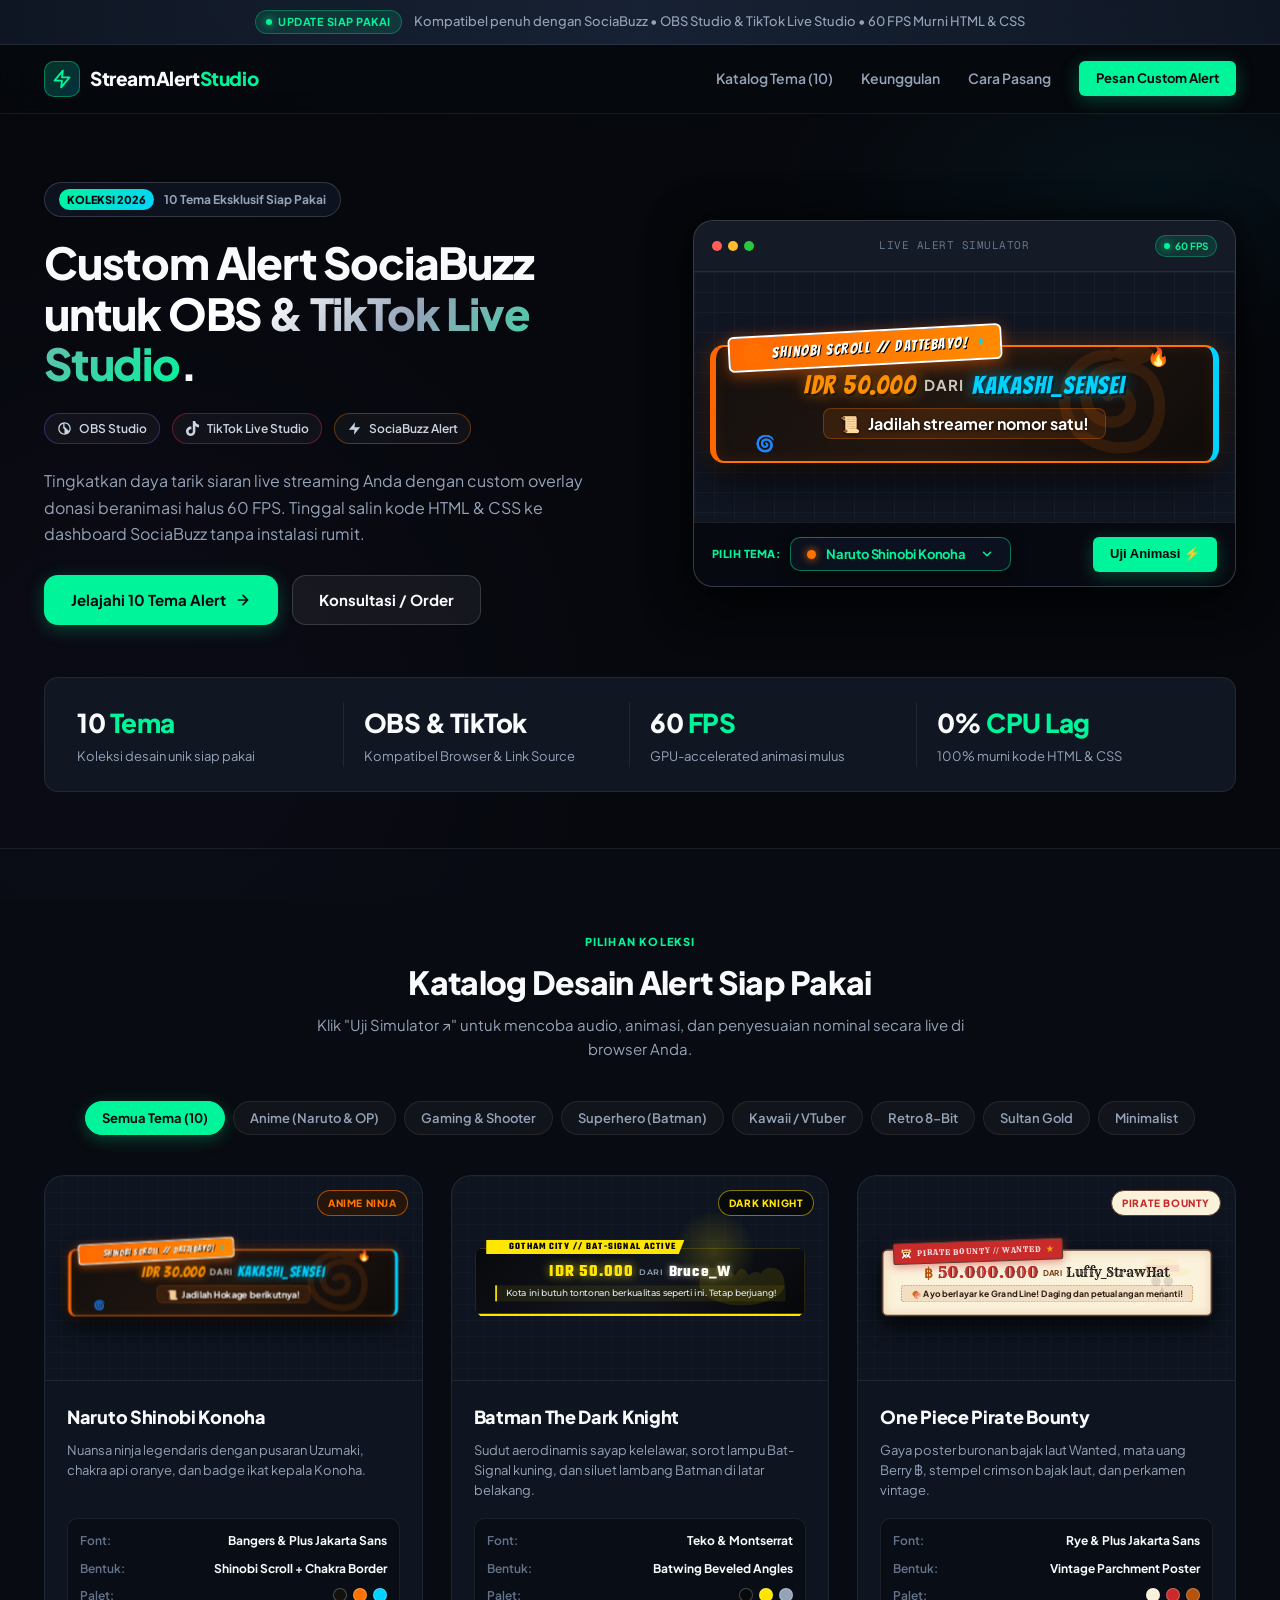
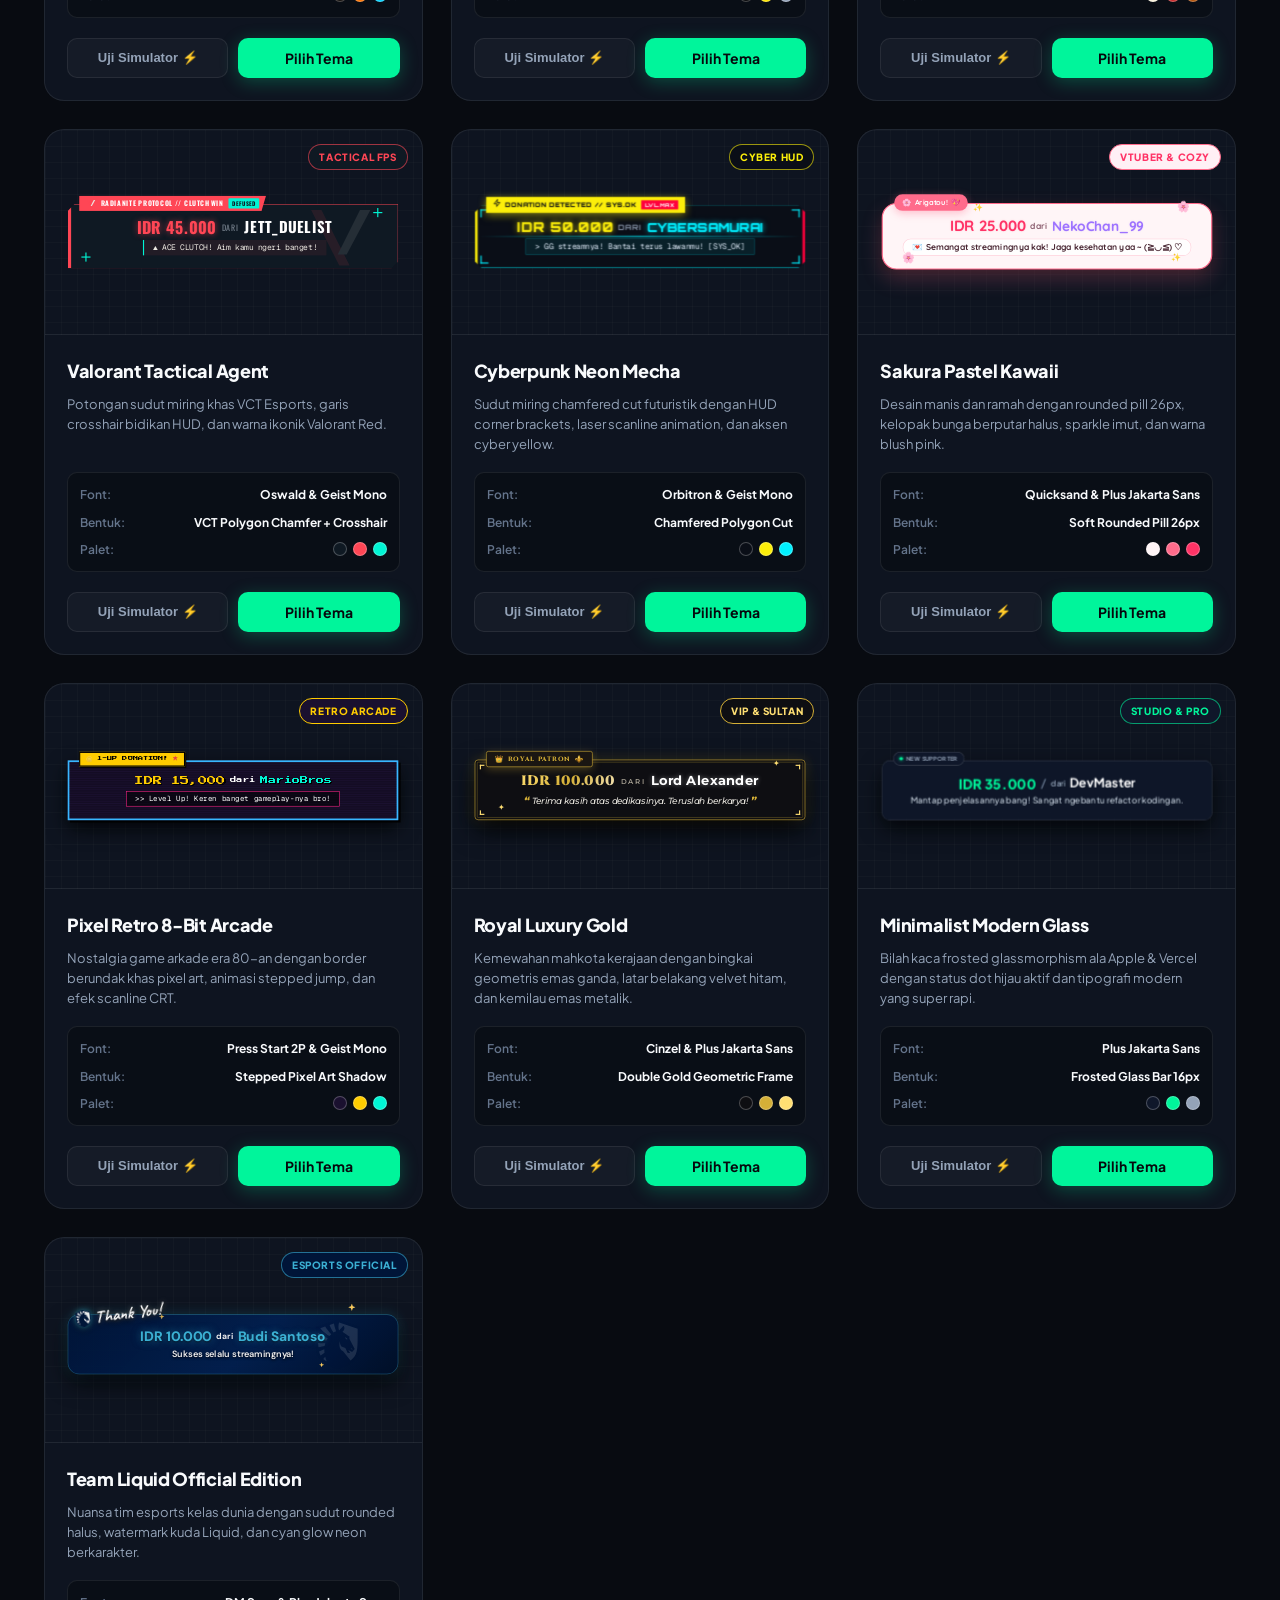
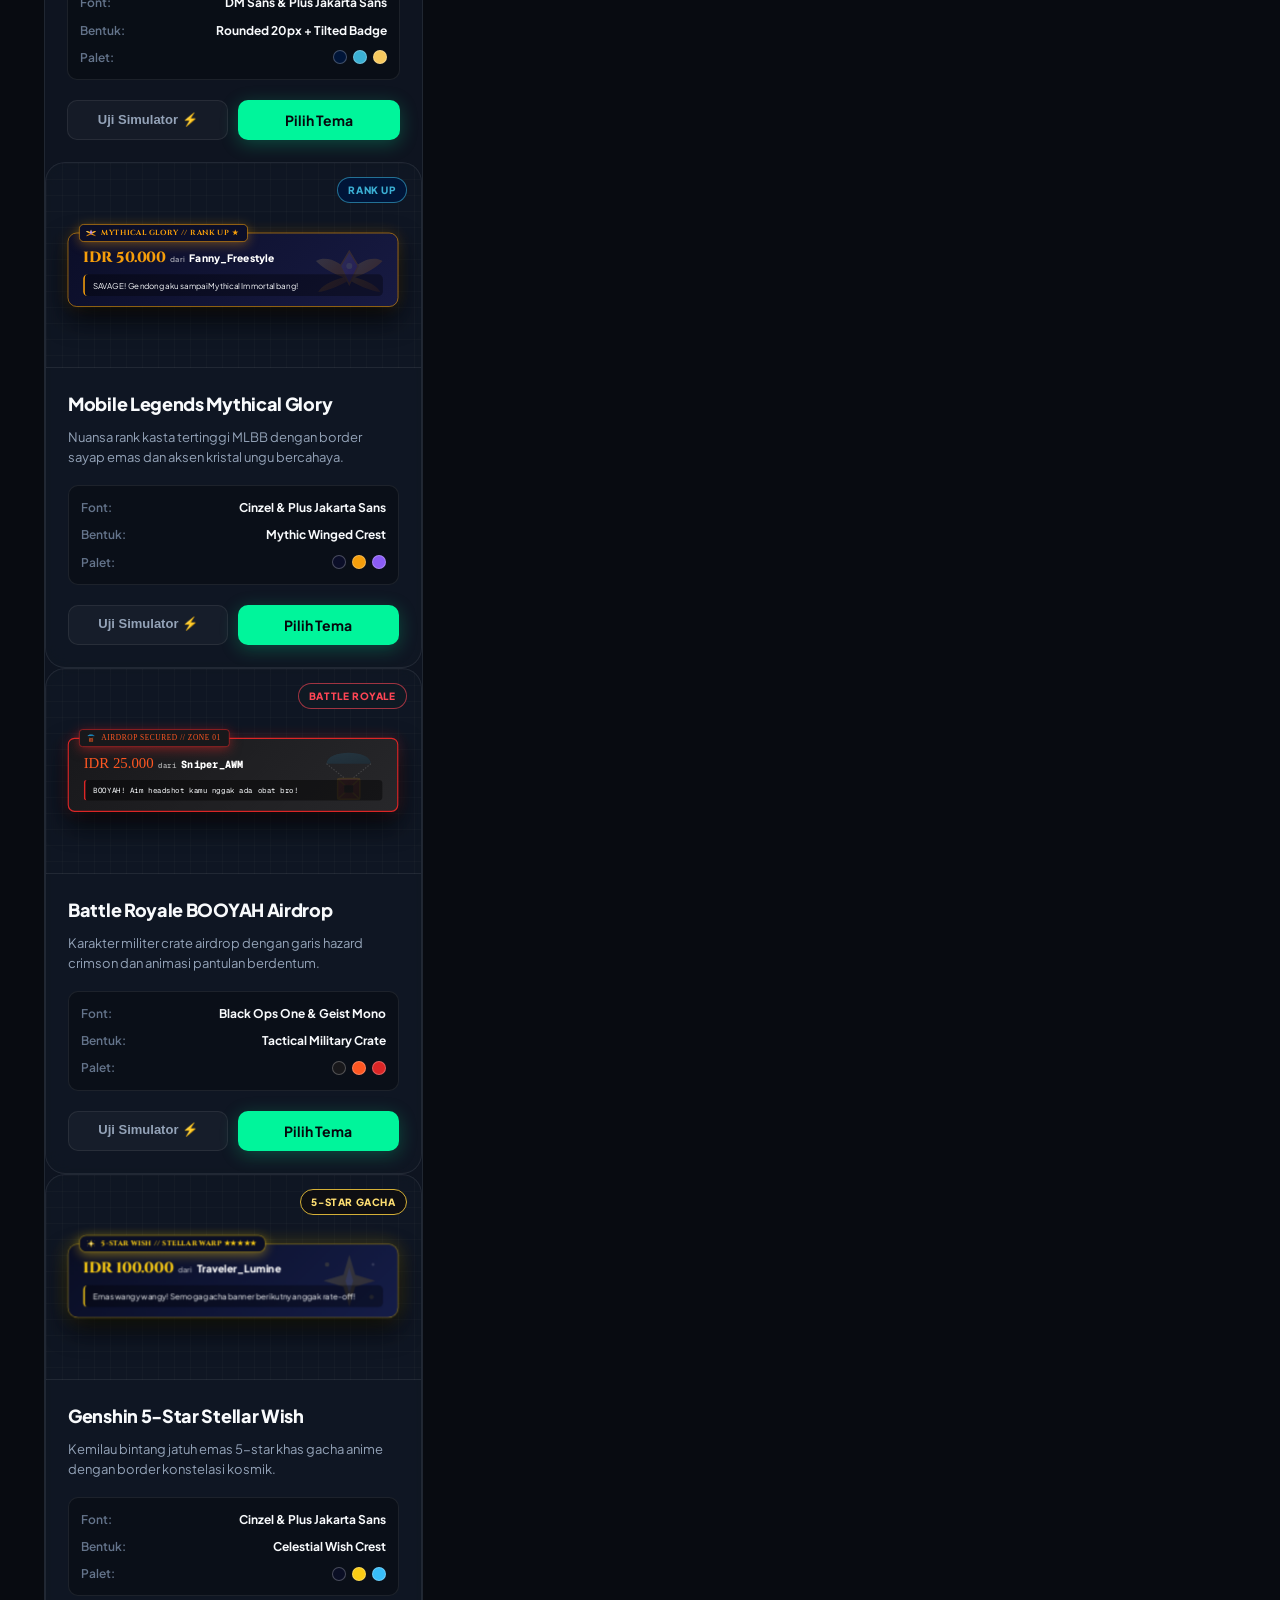
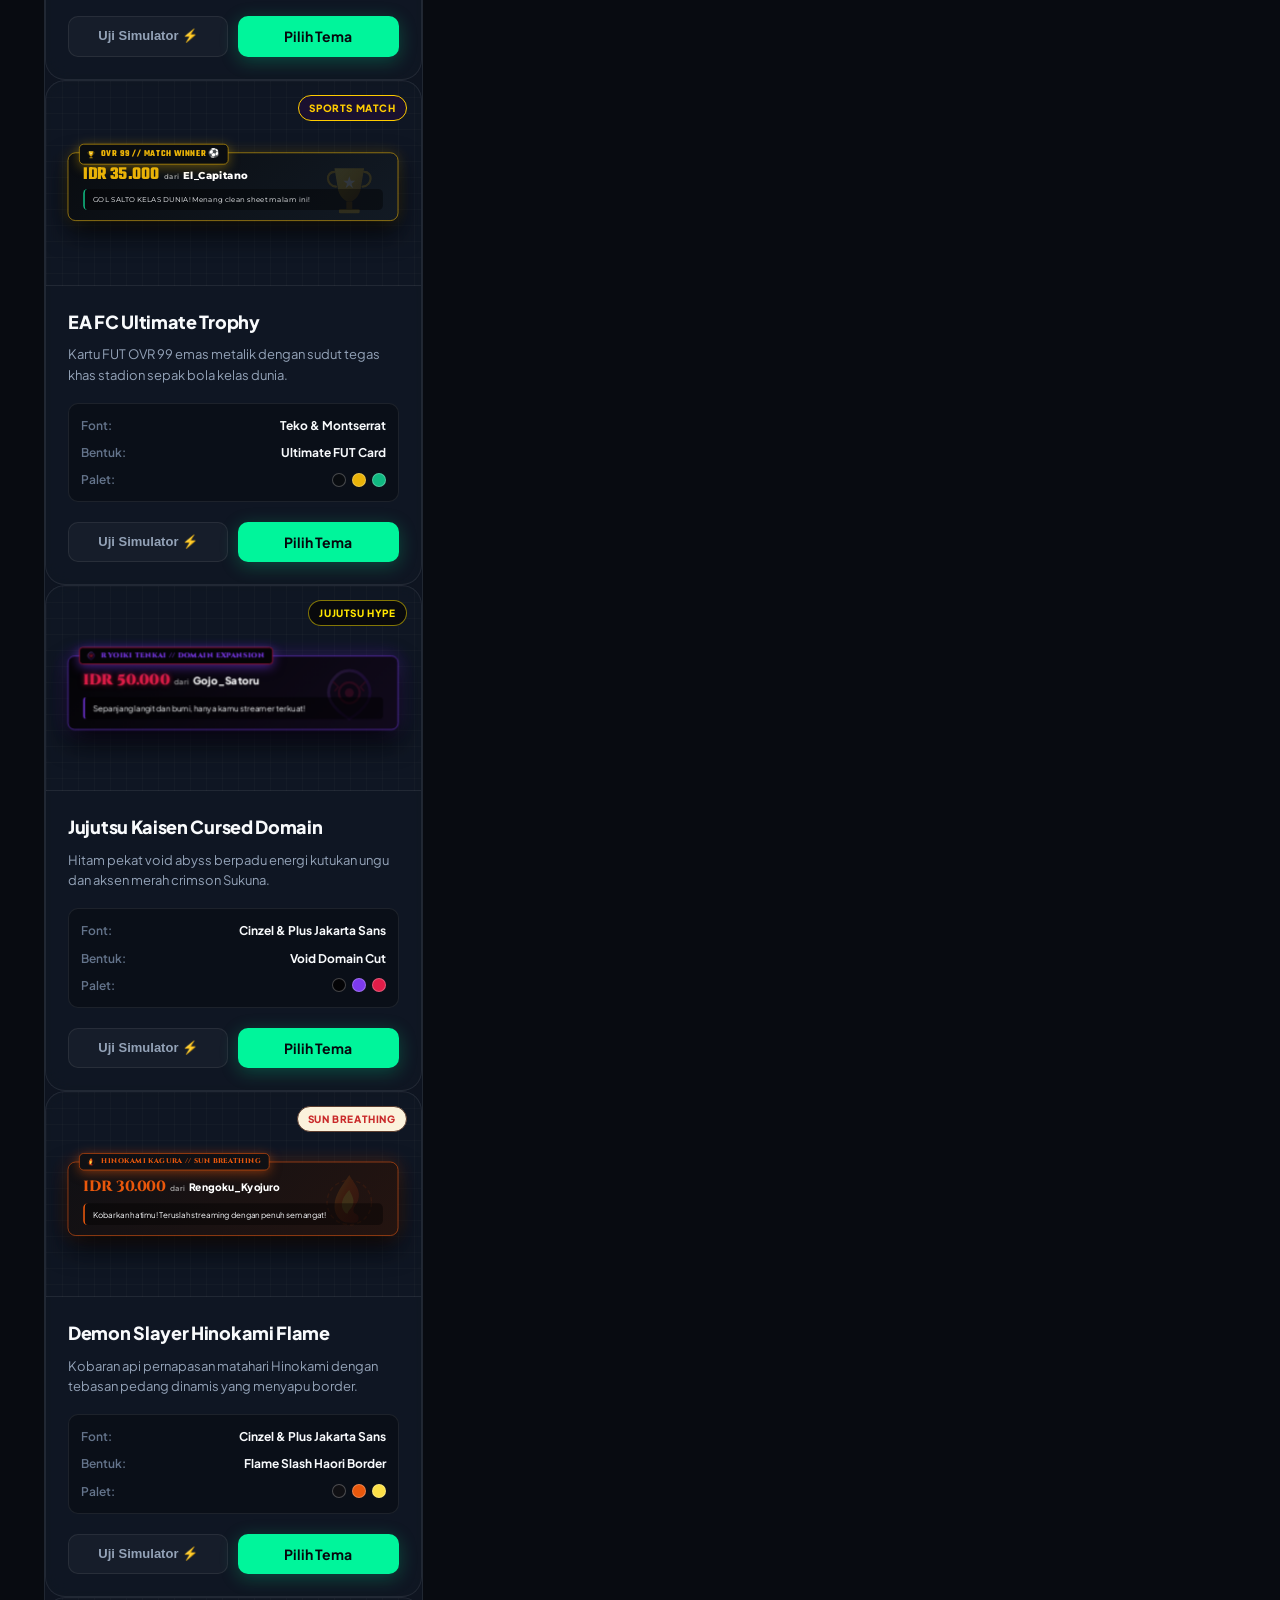
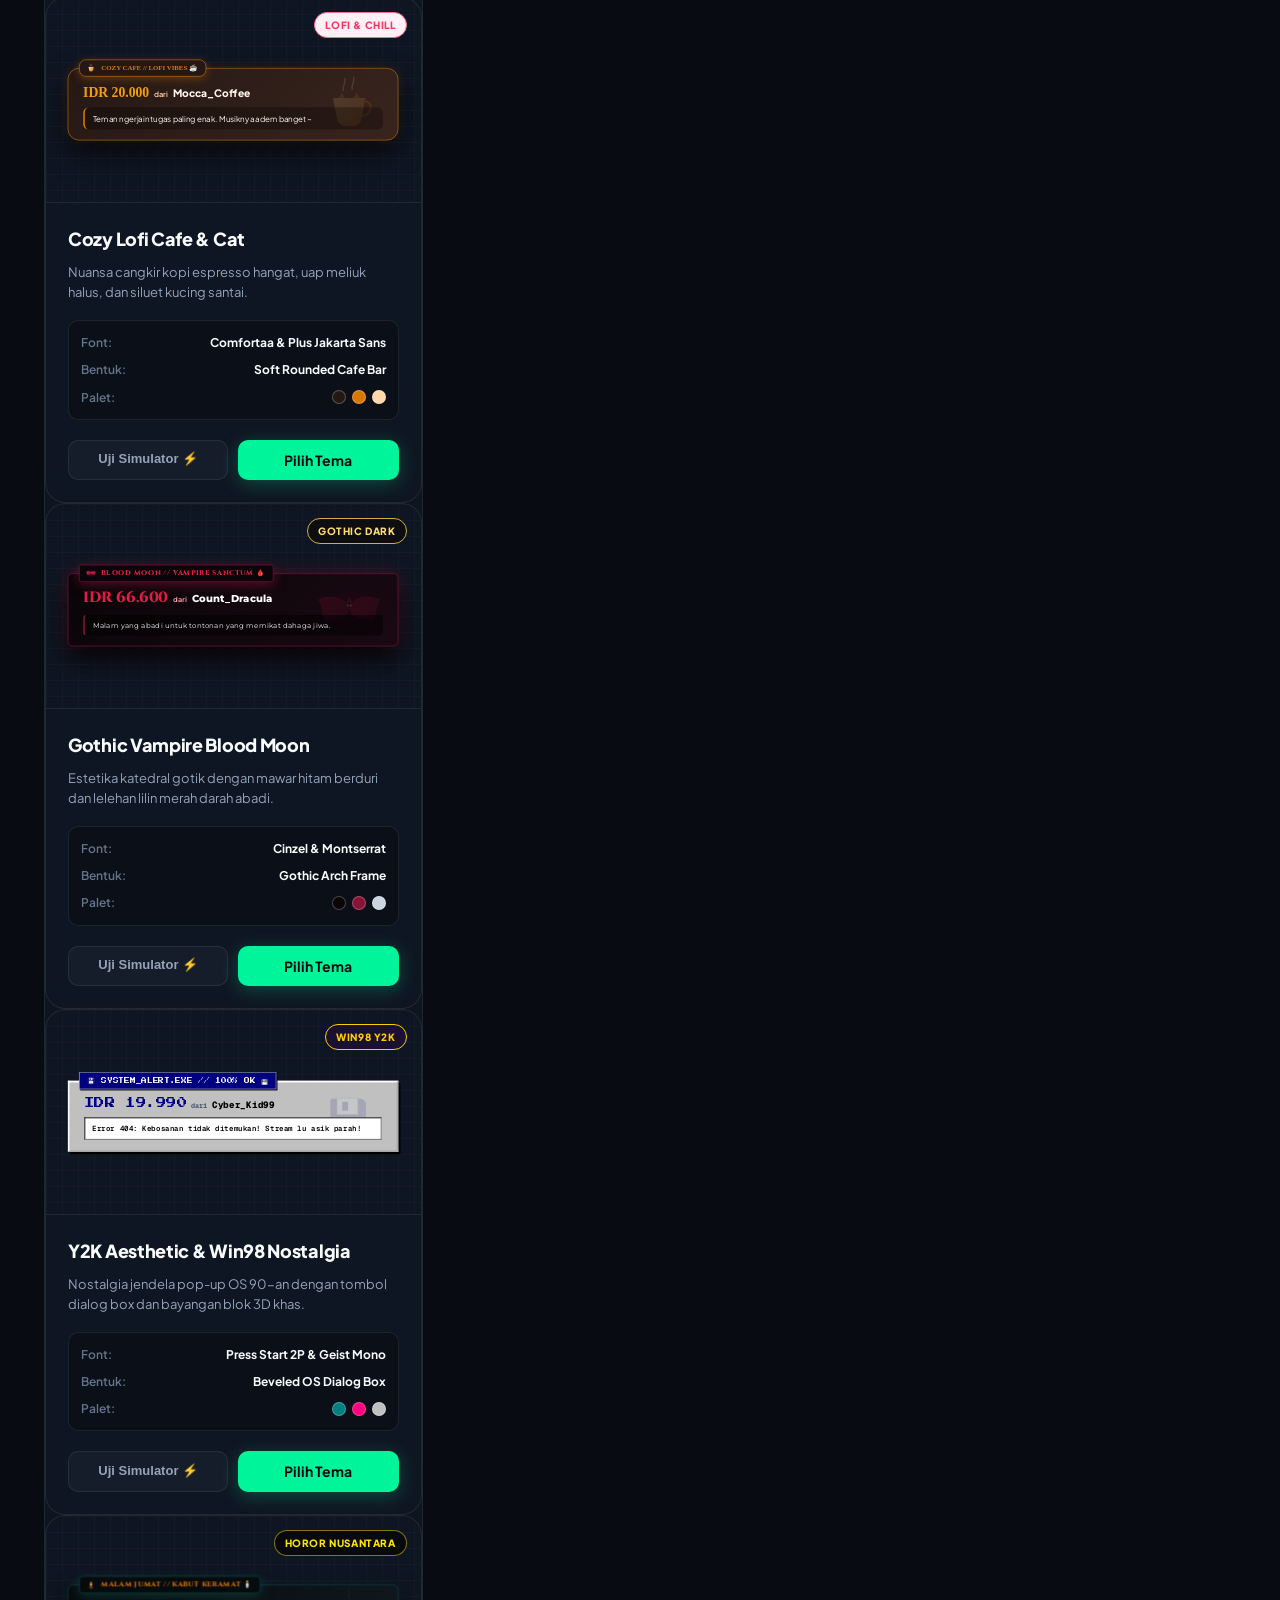
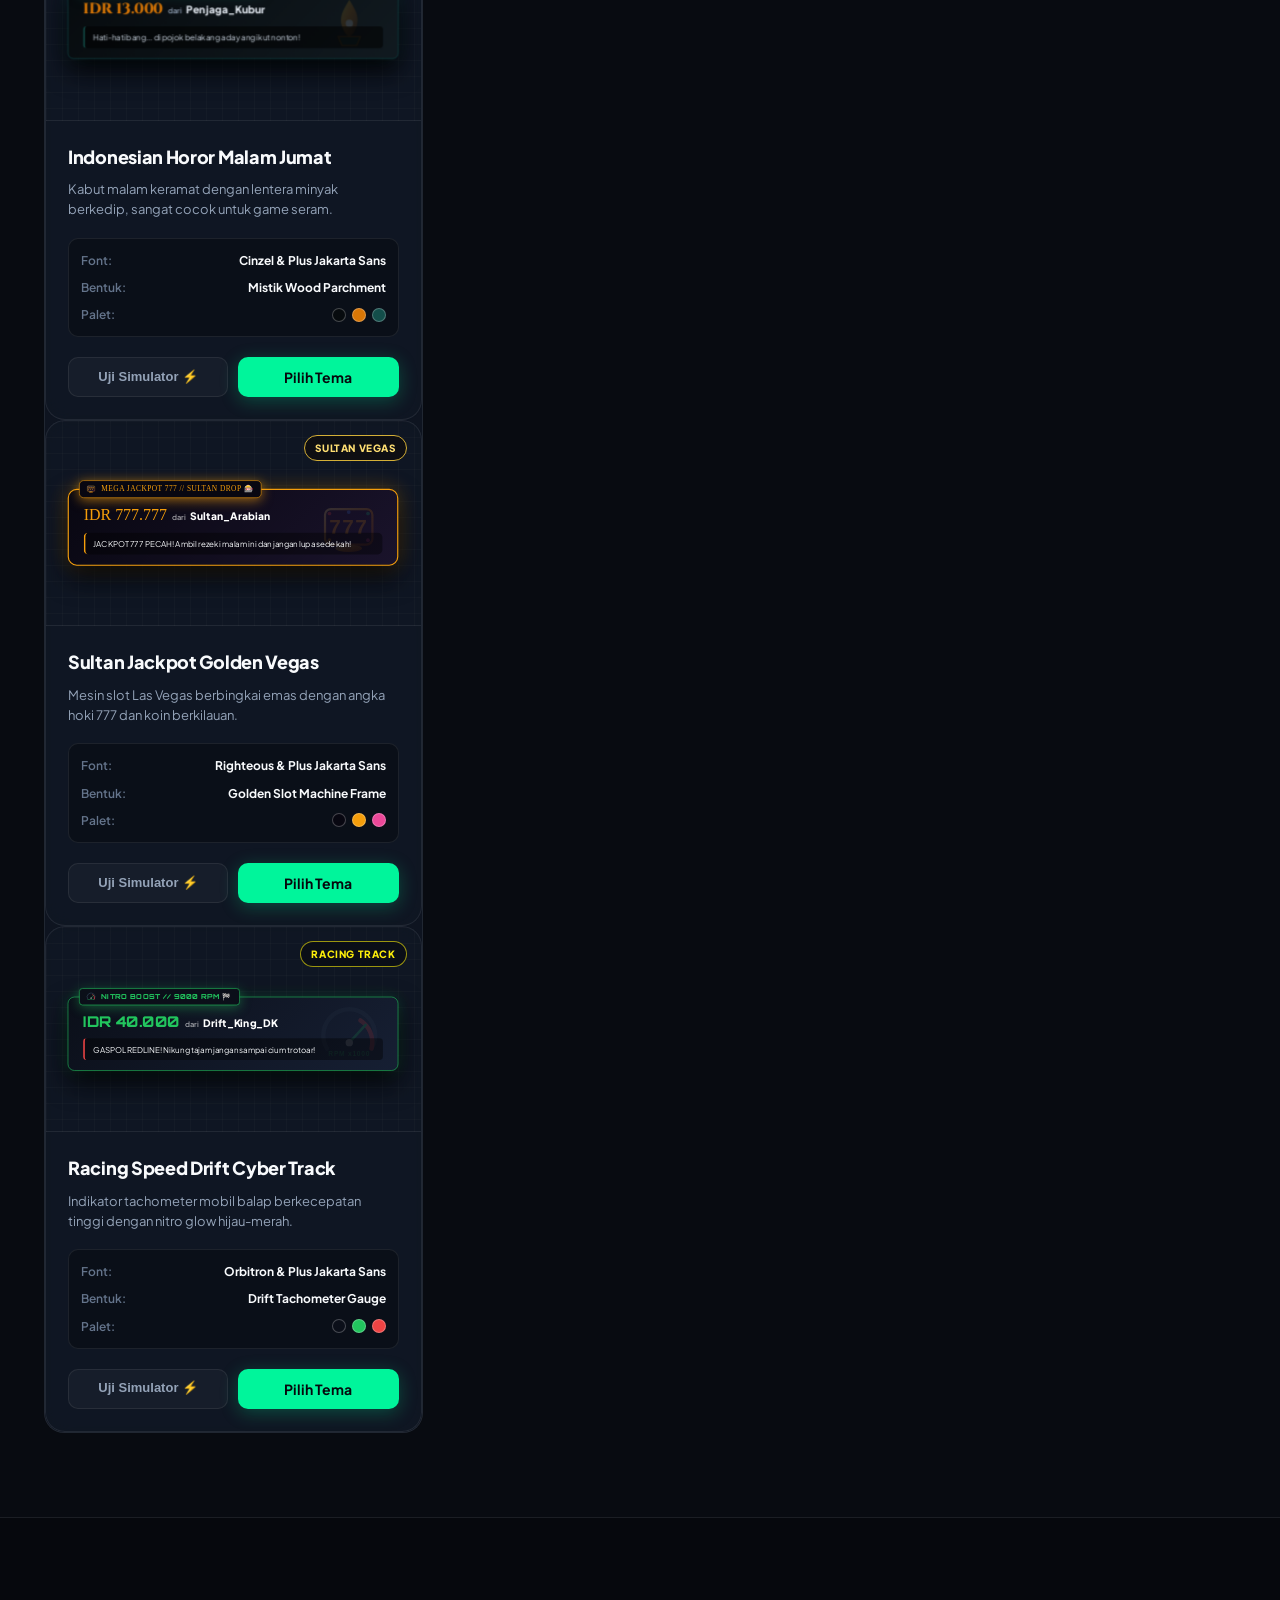
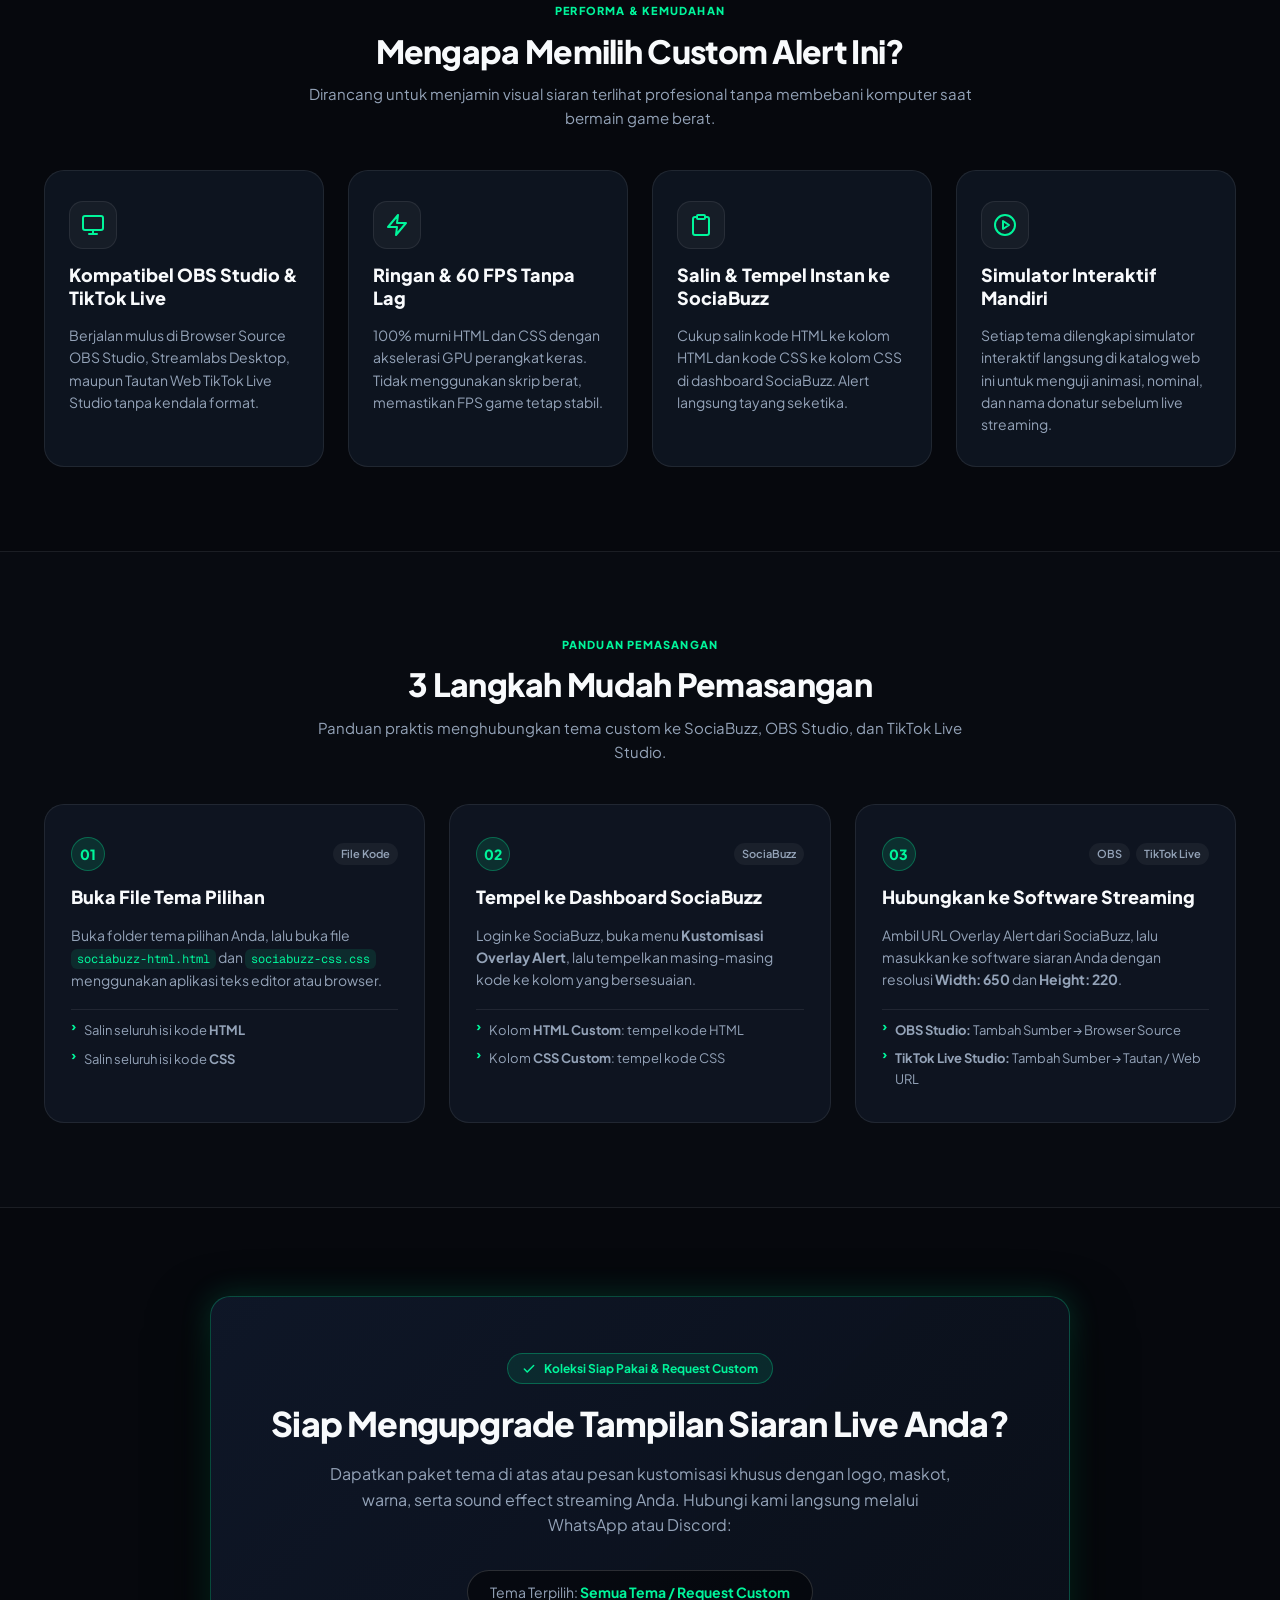
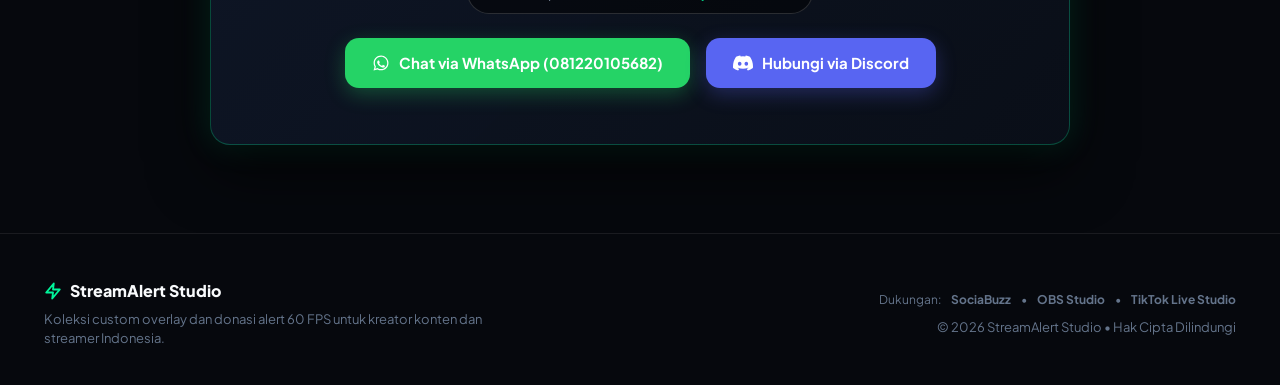
==== commit 22a3d3cf: "feat: complete 12 new themes with authentic SVGs, watermarks, and color swatches (total 22 themes)" ====
--- a/index.html
+++ b/index.html
@@ -214,6 +214,66 @@
                       <span class="item-name">Team Liquid Edition</span>
                       <span class="item-check">✓</span>
                     </div>
+                    <div class="dropdown-item" data-value="mlbb" data-dot="#F59E0B">
+                      <span class="item-badge" style="background:#0B0E28; color:#F59E0B; border:1px solid #F59E0B;">Rank Up</span>
+                      <span class="item-name">Mobile Legends Mythical</span>
+                      <span class="item-check">✓</span>
+                    </div>
+                    <div class="dropdown-item" data-value="booyah" data-dot="#FF5722">
+                      <span class="item-badge" style="background:#18181B; color:#FF5722; border:1px solid #DC2626;">Airdrop</span>
+                      <span class="item-name">Battle Royale BOOYAH</span>
+                      <span class="item-check">✓</span>
+                    </div>
+                    <div class="dropdown-item" data-value="genshin" data-dot="#FACC15">
+                      <span class="item-badge" style="background:#0A0E24; color:#FACC15; border:1px solid #FACC15;">Gacha</span>
+                      <span class="item-name">Genshin 5★ Stellar Wish</span>
+                      <span class="item-check">✓</span>
+                    </div>
+                    <div class="dropdown-item" data-value="fut" data-dot="#10B981">
+                      <span class="item-badge" style="background:#090C10; color:#EAB308; border:1px solid #EAB308;">Sports</span>
+                      <span class="item-name">EA FC Ultimate Trophy</span>
+                      <span class="item-check">✓</span>
+                    </div>
+                    <div class="dropdown-item" data-value="jjk" data-dot="#7C3AED">
+                      <span class="item-badge" style="background:#040406; color:#7C3AED; border:1px solid #E11D48;">Shonen</span>
+                      <span class="item-name">JJK Cursed Domain</span>
+                      <span class="item-check">✓</span>
+                    </div>
+                    <div class="dropdown-item" data-value="demonslayer" data-dot="#EA580C">
+                      <span class="item-badge" style="background:#101014; color:#EA580C; border:1px solid #EA580C;">Flame</span>
+                      <span class="item-name">Demon Slayer Hinokami</span>
+                      <span class="item-check">✓</span>
+                    </div>
+                    <div class="dropdown-item" data-value="lofi" data-dot="#D97706">
+                      <span class="item-badge" style="background:#251814; color:#D97706; border:1px solid #D97706;">Cozy</span>
+                      <span class="item-name">Cozy Lofi Cafe &amp; Cat</span>
+                      <span class="item-check">✓</span>
+                    </div>
+                    <div class="dropdown-item" data-value="gothic" data-dot="#881337">
+                      <span class="item-badge" style="background:#090508; color:#E11D48; border:1px solid #881337;">Dark</span>
+                      <span class="item-name">Gothic Vampire Blood Moon</span>
+                      <span class="item-check">✓</span>
+                    </div>
+                    <div class="dropdown-item" data-value="y2k" data-dot="#00F5D4">
+                      <span class="item-badge" style="background:#000080; color:#00F5D4; border:1px solid #C0C0C0;">Retro</span>
+                      <span class="item-name">Y2K Aesthetic &amp; Win98</span>
+                      <span class="item-check">✓</span>
+                    </div>
+                    <div class="dropdown-item" data-value="horror" data-dot="#D97706">
+                      <span class="item-badge" style="background:#070B0E; color:#D97706; border:1px solid #134E4A;">Horror</span>
+                      <span class="item-name">Indonesian Horor Malam Jumat</span>
+                      <span class="item-check">✓</span>
+                    </div>
+                    <div class="dropdown-item" data-value="jackpot" data-dot="#F59E0B">
+                      <span class="item-badge" style="background:#080711; color:#F59E0B; border:1px solid #F59E0B;">Vegas</span>
+                      <span class="item-name">Sultan Jackpot Vegas 777</span>
+                      <span class="item-check">✓</span>
+                    </div>
+                    <div class="dropdown-item" data-value="drift" data-dot="#22C55E">
+                      <span class="item-badge" style="background:#0B0F19; color:#22C55E; border:1px solid #22C55E;">Nitro</span>
+                      <span class="item-name">Racing Speed Drift Track</span>
+                      <span class="item-check">✓</span>
+                    </div>
                   </div>
                 </div>
 
@@ -229,6 +289,18 @@
                   <option value="royal">Royal Luxury Gold</option>
                   <option value="minimal">Minimalist Modern</option>
                   <option value="liquid">Team Liquid Edition</option>
+                  <option value="mlbb">Mobile Legends Mythical</option>
+                  <option value="booyah">Battle Royale BOOYAH</option>
+                  <option value="genshin">Genshin 5-Star Wish</option>
+                  <option value="fut">EA FC Ultimate Trophy</option>
+                  <option value="jjk">JJK Cursed Domain</option>
+                  <option value="demonslayer">Demon Slayer Flame</option>
+                  <option value="lofi">Cozy Lofi Cafe</option>
+                  <option value="gothic">Gothic Vampire</option>
+                  <option value="y2k">Y2K Win98 Retro</option>
+                  <option value="horror">Indo Horor Malam Jumat</option>
+                  <option value="jackpot">Sultan Jackpot 777</option>
+                  <option value="drift">Racing Speed Drift</option>
                 </select>
               </div>
 
@@ -884,10 +956,681 @@
                 <a href="#kontak" class="btn btn-primary" onclick="selectTheme('Team Liquid Edition')">Pilih Tema</a>
               </div>
             </div>
+          
+
+          
+          <!-- CARD 11: MLBB MYTHIC -->
+          <article class="card" data-category="gaming">
+            <div class="card-badge badge-esports">Rank Up</div>
+            <div class="card-preview">
+              <div class="card-alert-scaler">
+                <div class="mlbb-alert-wrapper">
+                  <div class="mlbb-badge">
+                    <img src="assets/mlbb-wing.svg" alt="MLBB Mythic Crest" class="theme-badge-icon">
+                    <span class="mlbb-badge-text">MYTHICAL GLORY // RANK UP ★</span>
+                  </div>
+                  <div class="mlbb-alert-card">
+                    <img src="assets/mlbb-wing.svg" alt="MLBB Watermark" class="theme-watermark">
+                    <div class="mlbb-content">
+                      <div class="mlbb-header">
+                        <span class="mlbb-amount">IDR 50.000</span>
+                        <span class="mlbb-from">dari</span>
+                        <span class="mlbb-supporter">Fanny_Freestyle</span>
+                      </div>
+                      <div class="mlbb-message">
+                        <span>SAVAGE! Gendong aku sampai Mythical Immortal bang!</span>
+                      </div>
+                    </div>
+                  </div>
+                </div>
+              </div>
+            </div>
+            <div class="card-body">
+              <h3 class="card-title">Mobile Legends Mythical Glory</h3>
+              <p class="card-desc">Nuansa rank kasta tertinggi MLBB dengan border sayap emas dan aksen kristal ungu bercahaya.</p>
+              
+              <div class="spec-list">
+                <div class="spec-item">
+                  <span class="spec-label">Font:</span>
+                  <span class="spec-val">Cinzel &amp; Plus Jakarta Sans</span>
+                </div>
+                <div class="spec-item">
+                  <span class="spec-label">Bentuk:</span>
+                  <span class="spec-val">Mythic Winged Crest</span>
+                </div>
+                <div class="spec-item">
+                  <span class="spec-label">Palet:</span>
+                  <div class="swatches">
+                    <span class="swatch" style="background: #0B0E28;" title="#0B0E28 Deep Indigo"></span>
+                    <span class="swatch" style="background: #F59E0B;" title="#F59E0B Mythic Gold"></span>
+                    <span class="swatch" style="background: #8B5CF6;" title="#8B5CF6 Mystic Violet"></span>
+                  </div>
+                </div>
+              </div>
+
+              <div class="card-actions">
+                <button type="button" class="btn btn-outline" onclick="openSimulatorModal('mlbb')">Uji Simulator ⚡</button>
+                <a href="#kontak" class="btn btn-primary" onclick="selectTheme('Mobile Legends Mythical Glory')">Pilih Tema</a>
+              </div>
+            </div>
           </article>
 
-        </div>
-
+          <!-- CARD 12: BOOYAH AIRDROP -->
+          <article class="card" data-category="gaming">
+            <div class="card-badge badge-valorant">Battle Royale</div>
+            <div class="card-preview">
+              <div class="card-alert-scaler">
+                <div class="booyah-alert-wrapper">
+                  <div class="booyah-badge">
+                    <img src="assets/booyah-crate.svg" alt="Airdrop Crate" class="theme-badge-icon">
+                    <span class="booyah-badge-text">AIRDROP SECURED // ZONE 01</span>
+                  </div>
+                  <div class="booyah-alert-card">
+                    <img src="assets/booyah-crate.svg" alt="Airdrop Watermark" class="theme-watermark">
+                    <div class="booyah-content">
+                      <div class="booyah-header">
+                        <span class="booyah-amount">IDR 25.000</span>
+                        <span class="booyah-from">dari</span>
+                        <span class="booyah-supporter">Sniper_AWM</span>
+                      </div>
+                      <div class="booyah-message">
+                        <span>BOOYAH! Aim headshot kamu nggak ada obat bro!</span>
+                      </div>
+                    </div>
+                  </div>
+                </div>
+              </div>
+            </div>
+            <div class="card-body">
+              <h3 class="card-title">Battle Royale BOOYAH Airdrop</h3>
+              <p class="card-desc">Karakter militer crate airdrop dengan garis hazard crimson dan animasi pantulan berdentum.</p>
+              
+              <div class="spec-list">
+                <div class="spec-item">
+                  <span class="spec-label">Font:</span>
+                  <span class="spec-val">Black Ops One &amp; Geist Mono</span>
+                </div>
+                <div class="spec-item">
+                  <span class="spec-label">Bentuk:</span>
+                  <span class="spec-val">Tactical Military Crate</span>
+                </div>
+                <div class="spec-item">
+                  <span class="spec-label">Palet:</span>
+                  <div class="swatches">
+                    <span class="swatch" style="background: #18181B;" title="#18181B Tactical Slate"></span>
+                    <span class="swatch" style="background: #FF5722;" title="#FF5722 Safety Orange"></span>
+                    <span class="swatch" style="background: #DC2626;" title="#DC2626 Flare Red"></span>
+                  </div>
+                </div>
+              </div>
+
+              <div class="card-actions">
+                <button type="button" class="btn btn-outline" onclick="openSimulatorModal('booyah')">Uji Simulator ⚡</button>
+                <a href="#kontak" class="btn btn-primary" onclick="selectTheme('Battle Royale BOOYAH Airdrop')">Pilih Tema</a>
+              </div>
+            </div>
+          </article>
+
+          <!-- CARD 13: GENSHIN STELLAR WISH -->
+          <article class="card" data-category="anime gaming">
+            <div class="card-badge badge-luxury">5-Star Gacha</div>
+            <div class="card-preview">
+              <div class="card-alert-scaler">
+                <div class="genshin-alert-wrapper">
+                  <div class="genshin-badge">
+                    <img src="assets/genshin-star.svg" alt="5-Star Primogem" class="theme-badge-icon">
+                    <span class="genshin-badge-text">5-STAR WISH // STELLAR WARP ★★★★★</span>
+                  </div>
+                  <div class="genshin-alert-card">
+                    <img src="assets/genshin-star.svg" alt="Genshin Star Watermark" class="theme-watermark">
+                    <div class="genshin-content">
+                      <div class="genshin-header">
+                        <span class="genshin-amount">IDR 100.000</span>
+                        <span class="genshin-from">dari</span>
+                        <span class="genshin-supporter">Traveler_Lumine</span>
+                      </div>
+                      <div class="genshin-message">
+                        <span>Emas wangy wangy! Semoga gacha banner berikutnya nggak rate-off!</span>
+                      </div>
+                    </div>
+                  </div>
+                </div>
+              </div>
+            </div>
+            <div class="card-body">
+              <h3 class="card-title">Genshin 5-Star Stellar Wish</h3>
+              <p class="card-desc">Kemilau bintang jatuh emas 5-star khas gacha anime dengan border konstelasi kosmik.</p>
+              
+              <div class="spec-list">
+                <div class="spec-item">
+                  <span class="spec-label">Font:</span>
+                  <span class="spec-val">Cinzel &amp; Plus Jakarta Sans</span>
+                </div>
+                <div class="spec-item">
+                  <span class="spec-label">Bentuk:</span>
+                  <span class="spec-val">Celestial Wish Crest</span>
+                </div>
+                <div class="spec-item">
+                  <span class="spec-label">Palet:</span>
+                  <div class="swatches">
+                    <span class="swatch" style="background: #0A0E24;" title="#0A0E24 Astral Dark"></span>
+                    <span class="swatch" style="background: #FACC15;" title="#FACC15 Wish Gold"></span>
+                    <span class="swatch" style="background: #38BDF8;" title="#38BDF8 Primogem Blue"></span>
+                  </div>
+                </div>
+              </div>
+
+              <div class="card-actions">
+                <button type="button" class="btn btn-outline" onclick="openSimulatorModal('genshin')">Uji Simulator ⚡</button>
+                <a href="#kontak" class="btn btn-primary" onclick="selectTheme('Genshin 5-Star Stellar Wish')">Pilih Tema</a>
+              </div>
+            </div>
+          </article>
+
+          <!-- CARD 14: EA FC TROPHY -->
+          <article class="card" data-category="gaming">
+            <div class="card-badge badge-retro">Sports Match</div>
+            <div class="card-preview">
+              <div class="card-alert-scaler">
+                <div class="fut-alert-wrapper">
+                  <div class="fut-badge">
+                    <img src="assets/fut-trophy.svg" alt="FUT Gold Trophy" class="theme-badge-icon">
+                    <span class="fut-badge-text">OVR 99 // MATCH WINNER ⚽</span>
+                  </div>
+                  <div class="fut-alert-card">
+                    <img src="assets/fut-trophy.svg" alt="Trophy Watermark" class="theme-watermark">
+                    <div class="fut-content">
+                      <div class="fut-header">
+                        <span class="fut-amount">IDR 35.000</span>
+                        <span class="fut-from">dari</span>
+                        <span class="fut-supporter">El_Capitano</span>
+                      </div>
+                      <div class="fut-message">
+                        <span>GOL SALTO KELAS DUNIA! Menang clean sheet malam ini!</span>
+                      </div>
+                    </div>
+                  </div>
+                </div>
+              </div>
+            </div>
+            <div class="card-body">
+              <h3 class="card-title">EA FC Ultimate Trophy</h3>
+              <p class="card-desc">Kartu FUT OVR 99 emas metalik dengan sudut tegas khas stadion sepak bola kelas dunia.</p>
+              
+              <div class="spec-list">
+                <div class="spec-item">
+                  <span class="spec-label">Font:</span>
+                  <span class="spec-val">Teko &amp; Montserrat</span>
+                </div>
+                <div class="spec-item">
+                  <span class="spec-label">Bentuk:</span>
+                  <span class="spec-val">Ultimate FUT Card</span>
+                </div>
+                <div class="spec-item">
+                  <span class="spec-label">Palet:</span>
+                  <div class="swatches">
+                    <span class="swatch" style="background: #090C10;" title="#090C10 Stadium Black"></span>
+                    <span class="swatch" style="background: #EAB308;" title="#EAB308 Trophy Gold"></span>
+                    <span class="swatch" style="background: #10B981;" title="#10B981 Pitch Green"></span>
+                  </div>
+                </div>
+              </div>
+
+              <div class="card-actions">
+                <button type="button" class="btn btn-outline" onclick="openSimulatorModal('fut')">Uji Simulator ⚡</button>
+                <a href="#kontak" class="btn btn-primary" onclick="selectTheme('EA FC Ultimate Trophy')">Pilih Tema</a>
+              </div>
+            </div>
+          </article>
+
+          <!-- CARD 15: JJK CURSED DOMAIN -->
+          <article class="card" data-category="anime">
+            <div class="card-badge badge-batman">Jujutsu Hype</div>
+            <div class="card-preview">
+              <div class="card-alert-scaler">
+                <div class="jjk-alert-wrapper">
+                  <div class="jjk-badge">
+                    <img src="assets/jjk-curse.svg" alt="Cursed Energy Crest" class="theme-badge-icon">
+                    <span class="jjk-badge-text">RYOIKI TENKAI // DOMAIN EXPANSION</span>
+                  </div>
+                  <div class="jjk-alert-card">
+                    <img src="assets/jjk-curse.svg" alt="JJK Watermark" class="theme-watermark">
+                    <div class="jjk-content">
+                      <div class="jjk-header">
+                        <span class="jjk-amount">IDR 50.000</span>
+                        <span class="jjk-from">dari</span>
+                        <span class="jjk-supporter">Gojo_Satoru</span>
+                      </div>
+                      <div class="jjk-message">
+                        <span>Sepanjang langit dan bumi, hanya kamu streamer terkuat!</span>
+                      </div>
+                    </div>
+                  </div>
+                </div>
+              </div>
+            </div>
+            <div class="card-body">
+              <h3 class="card-title">Jujutsu Kaisen Cursed Domain</h3>
+              <p class="card-desc">Hitam pekat void abyss berpadu energi kutukan ungu dan aksen merah crimson Sukuna.</p>
+              
+              <div class="spec-list">
+                <div class="spec-item">
+                  <span class="spec-label">Font:</span>
+                  <span class="spec-val">Cinzel &amp; Plus Jakarta Sans</span>
+                </div>
+                <div class="spec-item">
+                  <span class="spec-label">Bentuk:</span>
+                  <span class="spec-val">Void Domain Cut</span>
+                </div>
+                <div class="spec-item">
+                  <span class="spec-label">Palet:</span>
+                  <div class="swatches">
+                    <span class="swatch" style="background: #040406;" title="#040406 Void Abyss"></span>
+                    <span class="swatch" style="background: #7C3AED;" title="#7C3AED Infinity Violet"></span>
+                    <span class="swatch" style="background: #E11D48;" title="#E11D48 Sukuna Crimson"></span>
+                  </div>
+                </div>
+              </div>
+
+              <div class="card-actions">
+                <button type="button" class="btn btn-outline" onclick="openSimulatorModal('jjk')">Uji Simulator ⚡</button>
+                <a href="#kontak" class="btn btn-primary" onclick="selectTheme('JJK Cursed Domain')">Pilih Tema</a>
+              </div>
+            </div>
+          </article>
+
+          <!-- CARD 16: DEMON SLAYER FLAME -->
+          <article class="card" data-category="anime">
+            <div class="card-badge badge-pirate">Sun Breathing</div>
+            <div class="card-preview">
+              <div class="card-alert-scaler">
+                <div class="demonslayer-alert-wrapper">
+                  <div class="demonslayer-badge">
+                    <img src="assets/demonslayer-blade.svg" alt="Sun Blade Crest" class="theme-badge-icon">
+                    <span class="demonslayer-badge-text">HINOKAMI KAGURA // SUN BREATHING</span>
+                  </div>
+                  <div class="demonslayer-alert-card">
+                    <img src="assets/demonslayer-blade.svg" alt="Flame Watermark" class="theme-watermark">
+                    <div class="demonslayer-content">
+                      <div class="demonslayer-header">
+                        <span class="demonslayer-amount">IDR 30.000</span>
+                        <span class="demonslayer-from">dari</span>
+                        <span class="demonslayer-supporter">Rengoku_Kyojuro</span>
+                      </div>
+                      <div class="demonslayer-message">
+                        <span>Kobarkan hatimu! Teruslah streaming dengan penuh semangat!</span>
+                      </div>
+                    </div>
+                  </div>
+                </div>
+              </div>
+            </div>
+            <div class="card-body">
+              <h3 class="card-title">Demon Slayer Hinokami Flame</h3>
+              <p class="card-desc">Kobaran api pernapasan matahari Hinokami dengan tebasan pedang dinamis yang menyapu border.</p>
+              
+              <div class="spec-list">
+                <div class="spec-item">
+                  <span class="spec-label">Font:</span>
+                  <span class="spec-val">Cinzel &amp; Plus Jakarta Sans</span>
+                </div>
+                <div class="spec-item">
+                  <span class="spec-label">Bentuk:</span>
+                  <span class="spec-val">Flame Slash Haori Border</span>
+                </div>
+                <div class="spec-item">
+                  <span class="spec-label">Palet:</span>
+                  <div class="swatches">
+                    <span class="swatch" style="background: #101014;" title="#101014 Charcoal Black"></span>
+                    <span class="swatch" style="background: #EA580C;" title="#EA580C Flame Orange"></span>
+                    <span class="swatch" style="background: #FDE047;" title="#FDE047 Sun Gold"></span>
+                  </div>
+                </div>
+              </div>
+
+              <div class="card-actions">
+                <button type="button" class="btn btn-outline" onclick="openSimulatorModal('demonslayer')">Uji Simulator ⚡</button>
+                <a href="#kontak" class="btn btn-primary" onclick="selectTheme('Demon Slayer Hinokami Flame')">Pilih Tema</a>
+              </div>
+            </div>
+          </article>
+
+          <!-- CARD 17: COZY LOFI CAFE -->
+          <article class="card" data-category="kawaii">
+            <div class="card-badge badge-kawaii">Lofi &amp; Chill</div>
+            <div class="card-preview">
+              <div class="card-alert-scaler">
+                <div class="lofi-alert-wrapper">
+                  <div class="lofi-badge">
+                    <img src="assets/lofi-cup.svg" alt="Lofi Cup Crest" class="theme-badge-icon">
+                    <span class="lofi-badge-text">COZY CAFE // LOFI VIBES ☕</span>
+                  </div>
+                  <div class="lofi-alert-card">
+                    <img src="assets/lofi-cup.svg" alt="Lofi Watermark" class="theme-watermark">
+                    <div class="lofi-content">
+                      <div class="lofi-header">
+                        <span class="lofi-amount">IDR 20.000</span>
+                        <span class="lofi-from">dari</span>
+                        <span class="lofi-supporter">Mocca_Coffee</span>
+                      </div>
+                      <div class="lofi-message">
+                        <span>Teman ngerjain tugas paling enak. Musiknya adem banget ~</span>
+                      </div>
+                    </div>
+                  </div>
+                </div>
+              </div>
+            </div>
+            <div class="card-body">
+              <h3 class="card-title">Cozy Lofi Cafe &amp; Cat</h3>
+              <p class="card-desc">Nuansa cangkir kopi espresso hangat, uap meliuk halus, dan siluet kucing santai.</p>
+              
+              <div class="spec-list">
+                <div class="spec-item">
+                  <span class="spec-label">Font:</span>
+                  <span class="spec-val">Comfortaa &amp; Plus Jakarta Sans</span>
+                </div>
+                <div class="spec-item">
+                  <span class="spec-label">Bentuk:</span>
+                  <span class="spec-val">Soft Rounded Cafe Bar</span>
+                </div>
+                <div class="spec-item">
+                  <span class="spec-label">Palet:</span>
+                  <div class="swatches">
+                    <span class="swatch" style="background: #251814;" title="#251814 Warm Espresso"></span>
+                    <span class="swatch" style="background: #D97706;" title="#D97706 Honey Caramel"></span>
+                    <span class="swatch" style="background: #FED7AA;" title="#FED7AA Steamed Milk"></span>
+                  </div>
+                </div>
+              </div>
+
+              <div class="card-actions">
+                <button type="button" class="btn btn-outline" onclick="openSimulatorModal('lofi')">Uji Simulator ⚡</button>
+                <a href="#kontak" class="btn btn-primary" onclick="selectTheme('Cozy Lofi Cafe & Cat')">Pilih Tema</a>
+              </div>
+            </div>
+          </article>
+
+          <!-- CARD 18: GOTHIC VAMPIRE -->
+          <article class="card" data-category="luxury">
+            <div class="card-badge badge-luxury">Gothic Dark</div>
+            <div class="card-preview">
+              <div class="card-alert-scaler">
+                <div class="gothic-alert-wrapper">
+                  <div class="gothic-badge">
+                    <img src="assets/gothic-bat.svg" alt="Vampire Bat Crest" class="theme-badge-icon">
+                    <span class="gothic-badge-text">BLOOD MOON // VAMPIRE SANCTUM 🩸</span>
+                  </div>
+                  <div class="gothic-alert-card">
+                    <img src="assets/gothic-bat.svg" alt="Bat Watermark" class="theme-watermark">
+                    <div class="gothic-content">
+                      <div class="gothic-header">
+                        <span class="gothic-amount">IDR 66.600</span>
+                        <span class="gothic-from">dari</span>
+                        <span class="gothic-supporter">Count_Dracula</span>
+                      </div>
+                      <div class="gothic-message">
+                        <span>Malam yang abadi untuk tontonan yang memikat dahaga jiwa.</span>
+                      </div>
+                    </div>
+                  </div>
+                </div>
+              </div>
+            </div>
+            <div class="card-body">
+              <h3 class="card-title">Gothic Vampire Blood Moon</h3>
+              <p class="card-desc">Estetika katedral gotik dengan mawar hitam berduri dan lelehan lilin merah darah abadi.</p>
+              
+              <div class="spec-list">
+                <div class="spec-item">
+                  <span class="spec-label">Font:</span>
+                  <span class="spec-val">Cinzel &amp; Montserrat</span>
+                </div>
+                <div class="spec-item">
+                  <span class="spec-label">Bentuk:</span>
+                  <span class="spec-val">Gothic Arch Frame</span>
+                </div>
+                <div class="spec-item">
+                  <span class="spec-label">Palet:</span>
+                  <div class="swatches">
+                    <span class="swatch" style="background: #090508;" title="#090508 Velvet Noir"></span>
+                    <span class="swatch" style="background: #881337;" title="#881337 Blood Crimson"></span>
+                    <span class="swatch" style="background: #CBD5E1;" title="#CBD5E1 Bone Silver"></span>
+                  </div>
+                </div>
+              </div>
+
+              <div class="card-actions">
+                <button type="button" class="btn btn-outline" onclick="openSimulatorModal('gothic')">Uji Simulator ⚡</button>
+                <a href="#kontak" class="btn btn-primary" onclick="selectTheme('Gothic Vampire Blood Moon')">Pilih Tema</a>
+              </div>
+            </div>
+          </article>
+
+          <!-- CARD 19: Y2K WIN98 RETRO -->
+          <article class="card" data-category="retro gaming">
+            <div class="card-badge badge-retro">Win98 Y2K</div>
+            <div class="card-preview">
+              <div class="card-alert-scaler">
+                <div class="y2k-alert-wrapper">
+                  <div class="y2k-badge">
+                    <img src="assets/y2k-floppy.svg" alt="Win98 Floppy" class="theme-badge-icon">
+                    <span class="y2k-badge-text">SYSTEM_ALERT.EXE // 100% OK 💾</span>
+                  </div>
+                  <div class="y2k-alert-card">
+                    <img src="assets/y2k-floppy.svg" alt="Floppy Watermark" class="theme-watermark">
+                    <div class="y2k-content">
+                      <div class="y2k-header">
+                        <span class="y2k-amount">IDR 19.990</span>
+                        <span class="y2k-from">dari</span>
+                        <span class="y2k-supporter">Cyber_Kid99</span>
+                      </div>
+                      <div class="y2k-message">
+                        <span>Error 404: Kebosanan tidak ditemukan! Stream lu asik parah!</span>
+                      </div>
+                    </div>
+                  </div>
+                </div>
+              </div>
+            </div>
+            <div class="card-body">
+              <h3 class="card-title">Y2K Aesthetic &amp; Win98 Nostalgia</h3>
+              <p class="card-desc">Nostalgia jendela pop-up OS 90-an dengan tombol dialog box dan bayangan blok 3D khas.</p>
+              
+              <div class="spec-list">
+                <div class="spec-item">
+                  <span class="spec-label">Font:</span>
+                  <span class="spec-val">Press Start 2P &amp; Geist Mono</span>
+                </div>
+                <div class="spec-item">
+                  <span class="spec-label">Bentuk:</span>
+                  <span class="spec-val">Beveled OS Dialog Box</span>
+                </div>
+                <div class="spec-item">
+                  <span class="spec-label">Palet:</span>
+                  <div class="swatches">
+                    <span class="swatch" style="background: #008080;" title="#008080 Desktop Teal"></span>
+                    <span class="swatch" style="background: #FF007F;" title="#FF007F Cyber Magenta"></span>
+                    <span class="swatch" style="background: #C0C0C0;" title="#C0C0C0 Win98 Gray"></span>
+                  </div>
+                </div>
+              </div>
+
+              <div class="card-actions">
+                <button type="button" class="btn btn-outline" onclick="openSimulatorModal('y2k')">Uji Simulator ⚡</button>
+                <a href="#kontak" class="btn btn-primary" onclick="selectTheme('Y2K Aesthetic & Win98')">Pilih Tema</a>
+              </div>
+            </div>
+          </article>
+
+          <!-- CARD 20: INDONESIAN HOROR -->
+          <article class="card" data-category="gaming">
+            <div class="card-badge badge-batman">Horor Nusantara</div>
+            <div class="card-preview">
+              <div class="card-alert-scaler">
+                <div class="horror-alert-wrapper">
+                  <div class="horror-badge">
+                    <img src="assets/horror-skull.svg" alt="Malam Jumat Torch" class="theme-badge-icon">
+                    <span class="horror-badge-text">MALAM JUMAT // KABUT KERAMAT 🕯️</span>
+                  </div>
+                  <div class="horror-alert-card">
+                    <img src="assets/horror-skull.svg" alt="Horror Watermark" class="theme-watermark">
+                    <div class="horror-content">
+                      <div class="horror-header">
+                        <span class="horror-amount">IDR 13.000</span>
+                        <span class="horror-from">dari</span>
+                        <span class="horror-supporter">Penjaga_Kubur</span>
+                      </div>
+                      <div class="horror-message">
+                        <span>Hati-hati bang... di pojok belakang ada yang ikut nonton!</span>
+                      </div>
+                    </div>
+                  </div>
+                </div>
+              </div>
+            </div>
+            <div class="card-body">
+              <h3 class="card-title">Indonesian Horor Malam Jumat</h3>
+              <p class="card-desc">Kabut malam keramat dengan lentera minyak berkedip, sangat cocok untuk game seram.</p>
+              
+              <div class="spec-list">
+                <div class="spec-item">
+                  <span class="spec-label">Font:</span>
+                  <span class="spec-val">Cinzel &amp; Plus Jakarta Sans</span>
+                </div>
+                <div class="spec-item">
+                  <span class="spec-label">Bentuk:</span>
+                  <span class="spec-val">Mistik Wood Parchment</span>
+                </div>
+                <div class="spec-item">
+                  <span class="spec-label">Palet:</span>
+                  <div class="swatches">
+                    <span class="swatch" style="background: #070B0E;" title="#070B0E Grave Dark"></span>
+                    <span class="swatch" style="background: #D97706;" title="#D97706 Torch Amber"></span>
+                    <span class="swatch" style="background: #134E4A;" title="#134E4A Forest Moss"></span>
+                  </div>
+                </div>
+              </div>
+
+              <div class="card-actions">
+                <button type="button" class="btn btn-outline" onclick="openSimulatorModal('horror')">Uji Simulator ⚡</button>
+                <a href="#kontak" class="btn btn-primary" onclick="selectTheme('Indonesian Horor Malam Jumat')">Pilih Tema</a>
+              </div>
+            </div>
+          </article>
+
+          <!-- CARD 21: SULTAN JACKPOT -->
+          <article class="card" data-category="luxury">
+            <div class="card-badge badge-luxury">Sultan Vegas</div>
+            <div class="card-preview">
+              <div class="card-alert-scaler">
+                <div class="jackpot-alert-wrapper">
+                  <div class="jackpot-badge">
+                    <img src="assets/jackpot-777.svg" alt="Slot 777 Crest" class="theme-badge-icon">
+                    <span class="jackpot-badge-text">MEGA JACKPOT 777 // SULTAN DROP 🎰</span>
+                  </div>
+                  <div class="jackpot-alert-card">
+                    <img src="assets/jackpot-777.svg" alt="Jackpot Watermark" class="theme-watermark">
+                    <div class="jackpot-content">
+                      <div class="jackpot-header">
+                        <span class="jackpot-amount">IDR 777.777</span>
+                        <span class="jackpot-from">dari</span>
+                        <span class="jackpot-supporter">Sultan_Arabian</span>
+                      </div>
+                      <div class="jackpot-message">
+                        <span>JACKPOT 777 PECAH! Ambil rezeki malam ini dan jangan lupa sedekah!</span>
+                      </div>
+                    </div>
+                  </div>
+                </div>
+              </div>
+            </div>
+            <div class="card-body">
+              <h3 class="card-title">Sultan Jackpot Golden Vegas</h3>
+              <p class="card-desc">Mesin slot Las Vegas berbingkai emas dengan angka hoki 777 dan koin berkilauan.</p>
+              
+              <div class="spec-list">
+                <div class="spec-item">
+                  <span class="spec-label">Font:</span>
+                  <span class="spec-val">Righteous &amp; Plus Jakarta Sans</span>
+                </div>
+                <div class="spec-item">
+                  <span class="spec-label">Bentuk:</span>
+                  <span class="spec-val">Golden Slot Machine Frame</span>
+                </div>
+                <div class="spec-item">
+                  <span class="spec-label">Palet:</span>
+                  <div class="swatches">
+                    <span class="swatch" style="background: #080711;" title="#080711 Vegas Velvet"></span>
+                    <span class="swatch" style="background: #F59E0B;" title="#F59E0B Jackpot Gold"></span>
+                    <span class="swatch" style="background: #EC4899;" title="#EC4899 Neon Pink"></span>
+                  </div>
+                </div>
+              </div>
+
+              <div class="card-actions">
+                <button type="button" class="btn btn-outline" onclick="openSimulatorModal('jackpot')">Uji Simulator ⚡</button>
+                <a href="#kontak" class="btn btn-primary" onclick="selectTheme('Sultan Jackpot Golden Vegas')">Pilih Tema</a>
+              </div>
+            </div>
+          </article>
+
+          <!-- CARD 22: DRIFT SPEED -->
+          <article class="card" data-category="gaming">
+            <div class="card-badge badge-cyber">Racing Track</div>
+            <div class="card-preview">
+              <div class="card-alert-scaler">
+                <div class="drift-alert-wrapper">
+                  <div class="drift-badge">
+                    <img src="assets/drift-rpm.svg" alt="Racing Tachometer" class="theme-badge-icon">
+                    <span class="drift-badge-text">NITRO BOOST // 9000 RPM 🏁</span>
+                  </div>
+                  <div class="drift-alert-card">
+                    <img src="assets/drift-rpm.svg" alt="Drift Watermark" class="theme-watermark">
+                    <div class="drift-content">
+                      <div class="drift-header">
+                        <span class="drift-amount">IDR 40.000</span>
+                        <span class="drift-from">dari</span>
+                        <span class="drift-supporter">Drift_King_DK</span>
+                      </div>
+                      <div class="drift-message">
+                        <span>GASPOL REDLINE! Nikung tajam jangan sampai cium trotoar!</span>
+                      </div>
+                    </div>
+                  </div>
+                </div>
+              </div>
+            </div>
+            <div class="card-body">
+              <h3 class="card-title">Racing Speed Drift Cyber Track</h3>
+              <p class="card-desc">Indikator tachometer mobil balap berkecepatan tinggi dengan nitro glow hijau-merah.</p>
+              
+              <div class="spec-list">
+                <div class="spec-item">
+                  <span class="spec-label">Font:</span>
+                  <span class="spec-val">Orbitron &amp; Plus Jakarta Sans</span>
+                </div>
+                <div class="spec-item">
+                  <span class="spec-label">Bentuk:</span>
+                  <span class="spec-val">Drift Tachometer Gauge</span>
+                </div>
+                <div class="spec-item">
+                  <span class="spec-label">Palet:</span>
+                  <div class="swatches">
+                    <span class="swatch" style="background: #0B0F19;" title="#0B0F19 Carbon Slate"></span>
+                    <span class="swatch" style="background: #22C55E;" title="#22C55E Nitro Green"></span>
+                    <span class="swatch" style="background: #EF4444;" title="#EF4444 Tachometer Red"></span>
+                  </div>
+                </div>
+              </div>
+
+              <div class="card-actions">
+                <button type="button" class="btn btn-outline" onclick="openSimulatorModal('drift')">Uji Simulator ⚡</button>
+                <a href="#kontak" class="btn btn-primary" onclick="selectTheme('Racing Speed Drift Track')">Pilih Tema</a>
+              </div>
+            </div>
+          </article>
+        </div>
       </div>
     </section>
 
@@ -1461,6 +2204,260 @@
               </div>
               <div class="liquid-message">
                 <span class="liquid-msg-text">Sukses selalu streamingnya!</span>
+              </div>
+            </div>
+          </div>
+        </div>
+      `
+    ,
+      
+      mlbb: `
+        <div class="mlbb-alert-wrapper">
+          <div class="mlbb-badge">
+            <img src="assets/mlbb-wing.svg" alt="MLBB Mythic Crest" class="theme-badge-icon">
+            <span class="mlbb-badge-text">MYTHICAL GLORY // RANK UP ★</span>
+          </div>
+          <div class="mlbb-alert-card">
+            <img src="assets/mlbb-wing.svg" alt="MLBB Watermark" class="theme-watermark">
+            <div class="mlbb-content">
+              <div class="mlbb-header">
+                <span class="mlbb-amount">IDR 50.000</span>
+                <span class="mlbb-from">dari</span>
+                <span class="mlbb-supporter">Fanny_Freestyle</span>
+              </div>
+              <div class="mlbb-message">
+                <span class="mlbb-msg-text">SAVAGE! Gendong aku sampai Mythical Immortal bang!</span>
+              </div>
+            </div>
+          </div>
+        </div>
+      `,
+      booyah: `
+        <div class="booyah-alert-wrapper">
+          <div class="booyah-badge">
+            <img src="assets/booyah-crate.svg" alt="Airdrop Crate" class="theme-badge-icon">
+            <span class="booyah-badge-text">AIRDROP SECURED // ZONE 01</span>
+          </div>
+          <div class="booyah-alert-card">
+            <img src="assets/booyah-crate.svg" alt="Airdrop Watermark" class="theme-watermark">
+            <div class="booyah-content">
+              <div class="booyah-header">
+                <span class="booyah-amount">IDR 25.000</span>
+                <span class="booyah-from">dari</span>
+                <span class="booyah-supporter">Sniper_AWM</span>
+              </div>
+              <div class="booyah-message">
+                <span class="booyah-msg-text">BOOYAH! Aim headshot kamu nggak ada obat bro!</span>
+              </div>
+            </div>
+          </div>
+        </div>
+      `,
+      genshin: `
+        <div class="genshin-alert-wrapper">
+          <div class="genshin-badge">
+            <img src="assets/genshin-star.svg" alt="5-Star Primogem" class="theme-badge-icon">
+            <span class="genshin-badge-text">5-STAR WISH // STELLAR WARP ★★★★★</span>
+          </div>
+          <div class="genshin-alert-card">
+            <img src="assets/genshin-star.svg" alt="Genshin Star Watermark" class="theme-watermark">
+            <div class="genshin-content">
+              <div class="genshin-header">
+                <span class="genshin-amount">IDR 100.000</span>
+                <span class="genshin-from">dari</span>
+                <span class="genshin-supporter">Traveler_Lumine</span>
+              </div>
+              <div class="genshin-message">
+                <span class="genshin-msg-text">Emas wangy wangy! Semoga gacha banner berikutnya nggak rate-off!</span>
+              </div>
+            </div>
+          </div>
+        </div>
+      `,
+      fut: `
+        <div class="fut-alert-wrapper">
+          <div class="fut-badge">
+            <img src="assets/fut-trophy.svg" alt="FUT Gold Trophy" class="theme-badge-icon">
+            <span class="fut-badge-text">OVR 99 // MATCH WINNER ⚽</span>
+          </div>
+          <div class="fut-alert-card">
+            <img src="assets/fut-trophy.svg" alt="Trophy Watermark" class="theme-watermark">
+            <div class="fut-content">
+              <div class="fut-header">
+                <span class="fut-amount">IDR 35.000</span>
+                <span class="fut-from">dari</span>
+                <span class="fut-supporter">El_Capitano</span>
+              </div>
+              <div class="fut-message">
+                <span class="fut-msg-text">GOL SALTO KELAS DUNIA! Menang clean sheet malam ini!</span>
+              </div>
+            </div>
+          </div>
+        </div>
+      `,
+      jjk: `
+        <div class="jjk-alert-wrapper">
+          <div class="jjk-badge">
+            <img src="assets/jjk-curse.svg" alt="Cursed Energy Crest" class="theme-badge-icon">
+            <span class="jjk-badge-text">RYOIKI TENKAI // DOMAIN EXPANSION</span>
+          </div>
+          <div class="jjk-alert-card">
+            <img src="assets/jjk-curse.svg" alt="JJK Watermark" class="theme-watermark">
+            <div class="jjk-content">
+              <div class="jjk-header">
+                <span class="jjk-amount">IDR 50.000</span>
+                <span class="jjk-from">dari</span>
+                <span class="jjk-supporter">Gojo_Satoru</span>
+              </div>
+              <div class="jjk-message">
+                <span class="jjk-msg-text">Sepanjang langit dan bumi, hanya kamu streamer terkuat!</span>
+              </div>
+            </div>
+          </div>
+        </div>
+      `,
+      demonslayer: `
+        <div class="demonslayer-alert-wrapper">
+          <div class="demonslayer-badge">
+            <img src="assets/demonslayer-blade.svg" alt="Sun Blade Crest" class="theme-badge-icon">
+            <span class="demonslayer-badge-text">HINOKAMI KAGURA // SUN BREATHING</span>
+          </div>
+          <div class="demonslayer-alert-card">
+            <img src="assets/demonslayer-blade.svg" alt="Flame Watermark" class="theme-watermark">
+            <div class="demonslayer-content">
+              <div class="demonslayer-header">
+                <span class="demonslayer-amount">IDR 30.000</span>
+                <span class="demonslayer-from">dari</span>
+                <span class="demonslayer-supporter">Rengoku_Kyojuro</span>
+              </div>
+              <div class="demonslayer-message">
+                <span class="demonslayer-msg-text">Kobarkan hatimu! Teruslah streaming dengan penuh semangat!</span>
+              </div>
+            </div>
+          </div>
+        </div>
+      `,
+      lofi: `
+        <div class="lofi-alert-wrapper">
+          <div class="lofi-badge">
+            <img src="assets/lofi-cup.svg" alt="Lofi Cup Crest" class="theme-badge-icon">
+            <span class="lofi-badge-text">COZY CAFE // LOFI VIBES ☕</span>
+          </div>
+          <div class="lofi-alert-card">
+            <img src="assets/lofi-cup.svg" alt="Lofi Watermark" class="theme-watermark">
+            <div class="lofi-content">
+              <div class="lofi-header">
+                <span class="lofi-amount">IDR 20.000</span>
+                <span class="lofi-from">dari</span>
+                <span class="lofi-supporter">Mocca_Coffee</span>
+              </div>
+              <div class="lofi-message">
+                <span class="lofi-msg-text">Teman ngerjain tugas paling enak. Musiknya adem banget ~</span>
+              </div>
+            </div>
+          </div>
+        </div>
+      `,
+      gothic: `
+        <div class="gothic-alert-wrapper">
+          <div class="gothic-badge">
+            <img src="assets/gothic-bat.svg" alt="Vampire Bat Crest" class="theme-badge-icon">
+            <span class="gothic-badge-text">BLOOD MOON // VAMPIRE SANCTUM 🩸</span>
+          </div>
+          <div class="gothic-alert-card">
+            <img src="assets/gothic-bat.svg" alt="Bat Watermark" class="theme-watermark">
+            <div class="gothic-content">
+              <div class="gothic-header">
+                <span class="gothic-amount">IDR 66.600</span>
+                <span class="gothic-from">dari</span>
+                <span class="gothic-supporter">Count_Dracula</span>
+              </div>
+              <div class="gothic-message">
+                <span class="gothic-msg-text">Malam yang abadi untuk tontonan yang memikat dahaga jiwa.</span>
+              </div>
+            </div>
+          </div>
+        </div>
+      `,
+      y2k: `
+        <div class="y2k-alert-wrapper">
+          <div class="y2k-badge">
+            <img src="assets/y2k-floppy.svg" alt="Win98 Floppy" class="theme-badge-icon">
+            <span class="y2k-badge-text">SYSTEM_ALERT.EXE // 100% OK 💾</span>
+          </div>
+          <div class="y2k-alert-card">
+            <img src="assets/y2k-floppy.svg" alt="Floppy Watermark" class="theme-watermark">
+            <div class="y2k-content">
+              <div class="y2k-header">
+                <span class="y2k-amount">IDR 19.990</span>
+                <span class="y2k-from">dari</span>
+                <span class="y2k-supporter">Cyber_Kid99</span>
+              </div>
+              <div class="y2k-message">
+                <span class="y2k-msg-text">Error 404: Kebosanan tidak ditemukan! Stream lu asik parah!</span>
+              </div>
+            </div>
+          </div>
+        </div>
+      `,
+      horror: `
+        <div class="horror-alert-wrapper">
+          <div class="horror-badge">
+            <img src="assets/horror-skull.svg" alt="Malam Jumat Torch" class="theme-badge-icon">
+            <span class="horror-badge-text">MALAM JUMAT // KABUT KERAMAT 🕯️</span>
+          </div>
+          <div class="horror-alert-card">
+            <img src="assets/horror-skull.svg" alt="Horror Watermark" class="theme-watermark">
+            <div class="horror-content">
+              <div class="horror-header">
+                <span class="horror-amount">IDR 13.000</span>
+                <span class="horror-from">dari</span>
+                <span class="horror-supporter">Penjaga_Kubur</span>
+              </div>
+              <div class="horror-message">
+                <span class="horror-msg-text">Hati-hati bang... di pojok belakang ada yang ikut nonton!</span>
+              </div>
+            </div>
+          </div>
+        </div>
+      `,
+      jackpot: `
+        <div class="jackpot-alert-wrapper">
+          <div class="jackpot-badge">
+            <img src="assets/jackpot-777.svg" alt="Slot 777 Crest" class="theme-badge-icon">
+            <span class="jackpot-badge-text">MEGA JACKPOT 777 // SULTAN DROP 🎰</span>
+          </div>
+          <div class="jackpot-alert-card">
+            <img src="assets/jackpot-777.svg" alt="Jackpot Watermark" class="theme-watermark">
+            <div class="jackpot-content">
+              <div class="jackpot-header">
+                <span class="jackpot-amount">IDR 777.777</span>
+                <span class="jackpot-from">dari</span>
+                <span class="jackpot-supporter">Sultan_Arabian</span>
+              </div>
+              <div class="jackpot-message">
+                <span class="jackpot-msg-text">JACKPOT 777 PECAH! Ambil rezeki malam ini dan jangan lupa sedekah!</span>
+              </div>
+            </div>
+          </div>
+        </div>
+      `,
+      drift: `
+        <div class="drift-alert-wrapper">
+          <div class="drift-badge">
+            <img src="assets/drift-rpm.svg" alt="Racing Tachometer" class="theme-badge-icon">
+            <span class="drift-badge-text">NITRO BOOST // 9000 RPM 🏁</span>
+          </div>
+          <div class="drift-alert-card">
+            <img src="assets/drift-rpm.svg" alt="Drift Watermark" class="theme-watermark">
+            <div class="drift-content">
+              <div class="drift-header">
+                <span class="drift-amount">IDR 40.000</span>
+                <span class="drift-from">dari</span>
+                <span class="drift-supporter">Drift_King_DK</span>
+              </div>
+              <div class="drift-message">
+                <span class="drift-msg-text">GASPOL REDLINE! Nikung tajam jangan sampai cium trotoar!</span>
               </div>
             </div>
           </div>
@@ -1655,6 +2652,127 @@
         supporterSelector: '.liquid-supporter',
         messageSelector: '.liquid-msg-text'
       }
+    ,
+      mlbb: {
+        title: 'Mobile Legends Mythical Glory',
+        dotColor: '#F59E0B',
+        defaultAmount: 'IDR 50.000',
+        defaultSupporter: 'Fanny_Freestyle',
+        defaultMessage: 'SAVAGE! Gendong aku sampai Mythical Immortal bang!',
+        amountSelector: '.mlbb-amount',
+        supporterSelector: '.mlbb-supporter',
+        messageSelector: '.mlbb-msg-text'
+      },
+      booyah: {
+        title: 'Battle Royale BOOYAH Airdrop',
+        dotColor: '#FF5722',
+        defaultAmount: 'IDR 25.000',
+        defaultSupporter: 'Sniper_AWM',
+        defaultMessage: 'BOOYAH! Aim headshot kamu nggak ada obat bro!',
+        amountSelector: '.booyah-amount',
+        supporterSelector: '.booyah-supporter',
+        messageSelector: '.booyah-msg-text'
+      },
+      genshin: {
+        title: 'Genshin 5-Star Stellar Wish',
+        dotColor: '#FACC15',
+        defaultAmount: 'IDR 100.000',
+        defaultSupporter: 'Traveler_Lumine',
+        defaultMessage: 'Emas wangy wangy! Semoga gacha banner berikutnya nggak rate-off!',
+        amountSelector: '.genshin-amount',
+        supporterSelector: '.genshin-supporter',
+        messageSelector: '.genshin-msg-text'
+      },
+      fut: {
+        title: 'EA FC Ultimate Trophy',
+        dotColor: '#10B981',
+        defaultAmount: 'IDR 35.000',
+        defaultSupporter: 'El_Capitano',
+        defaultMessage: 'GOL SALTO KELAS DUNIA! Menang clean sheet malam ini!',
+        amountSelector: '.fut-amount',
+        supporterSelector: '.fut-supporter',
+        messageSelector: '.fut-msg-text'
+      },
+      jjk: {
+        title: 'JJK Cursed Domain',
+        dotColor: '#7C3AED',
+        defaultAmount: 'IDR 50.000',
+        defaultSupporter: 'Gojo_Satoru',
+        defaultMessage: 'Sepanjang langit dan bumi, hanya kamu streamer terkuat!',
+        amountSelector: '.jjk-amount',
+        supporterSelector: '.jjk-supporter',
+        messageSelector: '.jjk-msg-text'
+      },
+      demonslayer: {
+        title: 'Demon Slayer Hinokami Flame',
+        dotColor: '#EA580C',
+        defaultAmount: 'IDR 30.000',
+        defaultSupporter: 'Rengoku_Kyojuro',
+        defaultMessage: 'Kobarkan hatimu! Teruslah streaming dengan penuh semangat!',
+        amountSelector: '.demonslayer-amount',
+        supporterSelector: '.demonslayer-supporter',
+        messageSelector: '.demonslayer-msg-text'
+      },
+      lofi: {
+        title: 'Cozy Lofi Cafe & Cat',
+        dotColor: '#D97706',
+        defaultAmount: 'IDR 20.000',
+        defaultSupporter: 'Mocca_Coffee',
+        defaultMessage: 'Teman ngerjain tugas paling enak. Musiknya adem banget ~',
+        amountSelector: '.lofi-amount',
+        supporterSelector: '.lofi-supporter',
+        messageSelector: '.lofi-msg-text'
+      },
+      gothic: {
+        title: 'Gothic Vampire Blood Moon',
+        dotColor: '#881337',
+        defaultAmount: 'IDR 66.600',
+        defaultSupporter: 'Count_Dracula',
+        defaultMessage: 'Malam yang abadi untuk tontonan yang memikat dahaga jiwa.',
+        amountSelector: '.gothic-amount',
+        supporterSelector: '.gothic-supporter',
+        messageSelector: '.gothic-msg-text'
+      },
+      y2k: {
+        title: 'Y2K Aesthetic & Win98',
+        dotColor: '#00F5D4',
+        defaultAmount: 'IDR 19.990',
+        defaultSupporter: 'Cyber_Kid99',
+        defaultMessage: 'Error 404: Kebosanan tidak ditemukan! Stream lu asik parah!',
+        amountSelector: '.y2k-amount',
+        supporterSelector: '.y2k-supporter',
+        messageSelector: '.y2k-msg-text'
+      },
+      horror: {
+        title: 'Indonesian Horor Malam Jumat',
+        dotColor: '#D97706',
+        defaultAmount: 'IDR 13.000',
+        defaultSupporter: 'Penjaga_Kubur',
+        defaultMessage: 'Hati-hati bang... di pojok belakang ada yang ikut nonton!',
+        amountSelector: '.horror-amount',
+        supporterSelector: '.horror-supporter',
+        messageSelector: '.horror-msg-text'
+      },
+      jackpot: {
+        title: 'Sultan Jackpot Golden Vegas',
+        dotColor: '#F59E0B',
+        defaultAmount: 'IDR 777.777',
+        defaultSupporter: 'Sultan_Arabian',
+        defaultMessage: 'JACKPOT 777 PECAH! Ambil rezeki malam ini dan jangan lupa sedekah!',
+        amountSelector: '.jackpot-amount',
+        supporterSelector: '.jackpot-supporter',
+        messageSelector: '.jackpot-msg-text'
+      },
+      drift: {
+        title: 'Racing Speed Drift Track',
+        dotColor: '#22C55E',
+        defaultAmount: 'IDR 40.000',
+        defaultSupporter: 'Drift_King_DK',
+        defaultMessage: 'GASPOL REDLINE! Nikung tajam jangan sampai cium trotoar!',
+        amountSelector: '.drift-amount',
+        supporterSelector: '.drift-supporter',
+        messageSelector: '.drift-msg-text'
+      }
     };
 
     let activeModalTheme = 'naruto';
--- a/catalog.css
+++ b/catalog.css
@@ -2955,3 +2955,541 @@
     transform: scale(0.62);
   }
 }
+
+/* ==========================================================
+   12 NEW THEMES STYLES (TOTAL 22 THEMES)
+   ========================================================== */
+
+/* 11. MOBILE LEGENDS MYTHICAL GLORY */
+.mlbb-alert-wrapper {
+  position: relative;
+  width: 100%;
+  max-width: 580px;
+  margin: 0 auto;
+  padding-top: 15px;
+  font-family: 'Plus Jakarta Sans', sans-serif;
+  animation: mlbbAlertIn 0.6s cubic-bezier(0.16, 1, 0.3, 1) forwards;
+}
+.mlbb-badge {
+  position: absolute;
+  top: 0px;
+  left: 20px;
+  z-index: 25;
+  display: flex;
+  align-items: center;
+  gap: 8px;
+  background: #0B0E28;
+  color: #F59E0B;
+  border: 1.5px solid #F59E0B;
+  padding: 4px 14px 4px 10px;
+  border-radius: 8px;
+  box-shadow: 0 4px 20px rgba(245, 158, 11, 0.4);
+}
+.mlbb-badge-text { font-family: 'Cinzel', serif; font-size: 13px; font-weight: 700; letter-spacing: 0.8px; }
+.mlbb-alert-card {
+  position: relative;
+  background: linear-gradient(135deg, #0B0E28 0%, #171A42 100%);
+  border: 1.5px solid #F59E0B;
+  border-radius: 16px;
+  padding: 22px 26px 18px;
+  box-shadow: 0 20px 45px rgba(0, 0, 0, 0.8), 0 0 25px rgba(245, 158, 11, 0.25);
+  overflow: hidden;
+}
+.mlbb-content { position: relative; z-index: 5; display: flex; flex-direction: column; gap: 8px; }
+.mlbb-header { display: flex; align-items: baseline; flex-wrap: wrap; gap: 8px; }
+.mlbb-amount { font-family: 'Cinzel', serif; font-size: 26px; font-weight: 800; color: #F59E0B; }
+.mlbb-from { font-size: 13px; font-weight: 600; color: rgba(255, 255, 255, 0.6); }
+.mlbb-supporter { font-family: 'Plus Jakarta Sans', sans-serif; font-size: 18px; font-weight: 800; color: #FFFFFF; }
+.mlbb-message { font-size: 14px; color: #F8FAFC; background: rgba(0, 0, 0, 0.35); padding: 8px 14px; border-radius: 8px; border-left: 3px solid #F59E0B; }
+@keyframes mlbbAlertIn { 0% { opacity: 0; transform: translateY(-20px) scale(0.92); } 100% { opacity: 1; transform: translateY(0) scale(1); } }
+
+/* 12. BATTLE ROYALE BOOYAH AIRDROP */
+.booyah-alert-wrapper {
+  position: relative;
+  width: 100%;
+  max-width: 580px;
+  margin: 0 auto;
+  padding-top: 15px;
+  font-family: 'Geist Mono', monospace;
+  animation: booyahAlertIn 0.6s cubic-bezier(0.18, 0.89, 0.32, 1.28) forwards;
+}
+.booyah-badge {
+  position: absolute;
+  top: 0px;
+  left: 20px;
+  z-index: 25;
+  display: flex;
+  align-items: center;
+  gap: 8px;
+  background: #18181B;
+  color: #FF5722;
+  border: 1.5px solid #DC2626;
+  padding: 4px 14px 4px 10px;
+  border-radius: 6px;
+  box-shadow: 0 4px 20px rgba(220, 38, 38, 0.5);
+}
+.booyah-badge-text { font-family: 'Black Ops One', cursive; font-size: 13px; letter-spacing: 1px; }
+.booyah-alert-card {
+  position: relative;
+  background: linear-gradient(135deg, #18181B 0%, #27272A 100%);
+  border: 2px solid #DC2626;
+  border-radius: 12px;
+  padding: 22px 26px 18px;
+  box-shadow: 0 20px 45px rgba(0, 0, 0, 0.8), 0 0 25px rgba(239, 68, 68, 0.3);
+  overflow: hidden;
+}
+.booyah-content { position: relative; z-index: 5; display: flex; flex-direction: column; gap: 8px; }
+.booyah-header { display: flex; align-items: baseline; flex-wrap: wrap; gap: 8px; }
+.booyah-amount { font-family: 'Black Ops One', cursive; font-size: 26px; color: #FF5722; }
+.booyah-from { font-size: 13px; font-weight: 600; color: rgba(255, 255, 255, 0.6); }
+.booyah-supporter { font-family: 'Geist Mono', monospace; font-size: 18px; font-weight: 800; color: #FFFFFF; }
+.booyah-message { font-size: 13px; color: #F8FAFC; background: rgba(0, 0, 0, 0.45); padding: 8px 14px; border-radius: 6px; border-left: 3px solid #DC2626; }
+@keyframes booyahAlertIn { 0% { opacity: 0; transform: translateY(-30px); } 60% { transform: translateY(4px); } 100% { opacity: 1; transform: translateY(0); } }
+
+/* 13. GENSHIN 5-STAR STELLAR WISH */
+.genshin-alert-wrapper {
+  position: relative;
+  width: 100%;
+  max-width: 580px;
+  margin: 0 auto;
+  padding-top: 15px;
+  font-family: 'Plus Jakarta Sans', sans-serif;
+  animation: genshinAlertIn 0.6s cubic-bezier(0.16, 1, 0.3, 1) forwards;
+}
+.genshin-badge {
+  position: absolute;
+  top: 0px;
+  left: 20px;
+  z-index: 25;
+  display: flex;
+  align-items: center;
+  gap: 8px;
+  background: #0A0E24;
+  color: #FACC15;
+  border: 1.5px solid rgba(250, 204, 21, 0.7);
+  padding: 4px 14px 4px 10px;
+  border-radius: 12px;
+  box-shadow: 0 4px 20px rgba(250, 204, 21, 0.45);
+}
+.genshin-badge-text { font-family: 'Cinzel', serif; font-size: 12px; font-weight: 800; letter-spacing: 0.6px; }
+.genshin-alert-card {
+  position: relative;
+  background: linear-gradient(135deg, #0A0E24 0%, #151D48 100%);
+  border: 1.5px solid rgba(250, 204, 21, 0.65);
+  border-radius: 18px;
+  padding: 22px 26px 18px;
+  box-shadow: 0 20px 45px rgba(0, 0, 0, 0.8), 0 0 35px rgba(250, 204, 21, 0.3);
+  overflow: hidden;
+}
+.genshin-content { position: relative; z-index: 5; display: flex; flex-direction: column; gap: 8px; }
+.genshin-header { display: flex; align-items: baseline; flex-wrap: wrap; gap: 8px; }
+.genshin-amount { font-family: 'Cinzel', serif; font-size: 26px; font-weight: 800; color: #FACC15; }
+.genshin-from { font-size: 13px; font-weight: 600; color: rgba(255, 255, 255, 0.6); }
+.genshin-supporter { font-family: 'Plus Jakarta Sans', sans-serif; font-size: 18px; font-weight: 800; color: #FFFFFF; }
+.genshin-message { font-size: 14px; color: #F8FAFC; background: rgba(0, 0, 0, 0.35); padding: 8px 14px; border-radius: 8px; border-left: 3px solid #FACC15; }
+@keyframes genshinAlertIn { 0% { opacity: 0; transform: scale(0.85); filter: blur(6px); } 100% { opacity: 1; transform: scale(1); filter: blur(0); } }
+
+/* 14. EA FC ULTIMATE TROPHY */
+.fut-alert-wrapper {
+  position: relative;
+  width: 100%;
+  max-width: 580px;
+  margin: 0 auto;
+  padding-top: 15px;
+  font-family: 'Montserrat', sans-serif;
+  animation: futAlertIn 0.6s cubic-bezier(0.16, 1, 0.3, 1) forwards;
+}
+.fut-badge {
+  position: absolute;
+  top: 0px;
+  left: 20px;
+  z-index: 25;
+  display: flex;
+  align-items: center;
+  gap: 8px;
+  background: #090C10;
+  color: #EAB308;
+  border: 1.5px solid #EAB308;
+  padding: 4px 14px 4px 10px;
+  border-radius: 8px;
+  box-shadow: 0 4px 20px rgba(234, 179, 8, 0.4);
+}
+.fut-badge-text { font-family: 'Teko', sans-serif; font-size: 16px; font-weight: 700; letter-spacing: 1px; }
+.fut-alert-card {
+  position: relative;
+  background: linear-gradient(135deg, #090C10 0%, #121A24 100%);
+  border: 1.5px solid #EAB308;
+  border-radius: 14px;
+  padding: 22px 26px 18px;
+  box-shadow: 0 20px 45px rgba(0, 0, 0, 0.8), 0 0 25px rgba(234, 179, 8, 0.25);
+  overflow: hidden;
+}
+.fut-content { position: relative; z-index: 5; display: flex; flex-direction: column; gap: 8px; }
+.fut-header { display: flex; align-items: baseline; flex-wrap: wrap; gap: 8px; }
+.fut-amount { font-family: 'Teko', sans-serif; font-size: 32px; font-weight: 700; color: #EAB308; line-height: 1; }
+.fut-from { font-size: 13px; font-weight: 600; color: rgba(255, 255, 255, 0.6); }
+.fut-supporter { font-family: 'Montserrat', sans-serif; font-size: 18px; font-weight: 800; color: #FFFFFF; }
+.fut-message { font-size: 13px; color: #F8FAFC; background: rgba(0, 0, 0, 0.4); padding: 8px 14px; border-radius: 8px; border-left: 3px solid #10B981; }
+@keyframes futAlertIn { 0% { opacity: 0; transform: rotateY(70deg) scale(0.9); } 100% { opacity: 1; transform: rotateY(0) scale(1); } }
+
+/* 15. JUJUTSU KAISEN CURSED DOMAIN */
+.jjk-alert-wrapper {
+  position: relative;
+  width: 100%;
+  max-width: 580px;
+  margin: 0 auto;
+  padding-top: 15px;
+  font-family: 'Plus Jakarta Sans', sans-serif;
+  animation: jjkAlertIn 0.5s cubic-bezier(0.16, 1, 0.3, 1) forwards;
+}
+.jjk-badge {
+  position: absolute;
+  top: 0px;
+  left: 20px;
+  z-index: 25;
+  display: flex;
+  align-items: center;
+  gap: 8px;
+  background: #040406;
+  color: #7C3AED;
+  border: 1.5px solid #E11D48;
+  padding: 4px 14px 4px 10px;
+  border-radius: 6px;
+  box-shadow: 0 4px 20px rgba(124, 58, 237, 0.6);
+}
+.jjk-badge-text { font-family: 'Cinzel', serif; font-size: 12px; font-weight: 900; letter-spacing: 0.8px; }
+.jjk-alert-card {
+  position: relative;
+  background: linear-gradient(135deg, #040406 0%, #110A1C 100%);
+  border: 1.5px solid #7C3AED;
+  border-radius: 12px;
+  padding: 22px 26px 18px;
+  box-shadow: 0 20px 45px rgba(0, 0, 0, 0.9), 0 0 35px rgba(124, 58, 237, 0.4);
+  overflow: hidden;
+}
+.jjk-content { position: relative; z-index: 5; display: flex; flex-direction: column; gap: 8px; }
+.jjk-header { display: flex; align-items: baseline; flex-wrap: wrap; gap: 8px; }
+.jjk-amount { font-family: 'Cinzel', serif; font-size: 26px; font-weight: 900; color: #E11D48; text-shadow: 0 0 10px rgba(225, 29, 72, 0.6); }
+.jjk-from { font-size: 13px; font-weight: 600; color: rgba(255, 255, 255, 0.6); }
+.jjk-supporter { font-family: 'Plus Jakarta Sans', sans-serif; font-size: 18px; font-weight: 800; color: #FFFFFF; }
+.jjk-message { font-size: 14px; color: #F8FAFC; background: rgba(0, 0, 0, 0.5); padding: 8px 14px; border-radius: 6px; border-left: 3px solid #7C3AED; }
+@keyframes jjkAlertIn { 0% { opacity: 0; transform: scale(1.15); filter: blur(8px); } 100% { opacity: 1; transform: scale(1); filter: blur(0); } }
+
+/* 16. DEMON SLAYER HINOKAMI FLAME */
+.demonslayer-alert-wrapper {
+  position: relative;
+  width: 100%;
+  max-width: 580px;
+  margin: 0 auto;
+  padding-top: 15px;
+  font-family: 'Plus Jakarta Sans', sans-serif;
+  animation: demonslayerAlertIn 0.6s cubic-bezier(0.16, 1, 0.3, 1) forwards;
+}
+.demonslayer-badge {
+  position: absolute;
+  top: 0px;
+  left: 20px;
+  z-index: 25;
+  display: flex;
+  align-items: center;
+  gap: 8px;
+  background: #101014;
+  color: #EA580C;
+  border: 1.5px solid #EA580C;
+  padding: 4px 14px 4px 10px;
+  border-radius: 8px;
+  box-shadow: 0 4px 20px rgba(234, 88, 12, 0.5);
+}
+.demonslayer-badge-text { font-family: 'Cinzel', serif; font-size: 12px; font-weight: 800; letter-spacing: 0.8px; }
+.demonslayer-alert-card {
+  position: relative;
+  background: linear-gradient(135deg, #101014 0%, #241410 100%);
+  border: 1.5px solid #EA580C;
+  border-radius: 14px;
+  padding: 22px 26px 18px;
+  box-shadow: 0 20px 45px rgba(0, 0, 0, 0.8), 0 0 30px rgba(234, 88, 12, 0.3);
+  overflow: hidden;
+}
+.demonslayer-content { position: relative; z-index: 5; display: flex; flex-direction: column; gap: 8px; }
+.demonslayer-header { display: flex; align-items: baseline; flex-wrap: wrap; gap: 8px; }
+.demonslayer-amount { font-family: 'Cinzel', serif; font-size: 26px; font-weight: 800; color: #EA580C; }
+.demonslayer-from { font-size: 13px; font-weight: 600; color: rgba(255, 255, 255, 0.6); }
+.demonslayer-supporter { font-family: 'Plus Jakarta Sans', sans-serif; font-size: 18px; font-weight: 800; color: #FFFFFF; }
+.demonslayer-message { font-size: 14px; color: #F8FAFC; background: rgba(0, 0, 0, 0.4); padding: 8px 14px; border-radius: 8px; border-left: 3px solid #EA580C; }
+@keyframes demonslayerAlertIn { 0% { opacity: 0; transform: translateX(-30px); } 100% { opacity: 1; transform: translateX(0); } }
+
+/* 17. COZY LOFI CAFE & CAT */
+.lofi-alert-wrapper {
+  position: relative;
+  width: 100%;
+  max-width: 580px;
+  margin: 0 auto;
+  padding-top: 15px;
+  font-family: 'Plus Jakarta Sans', sans-serif;
+  animation: lofiAlertIn 0.6s cubic-bezier(0.16, 1, 0.3, 1) forwards;
+}
+.lofi-badge {
+  position: absolute;
+  top: 0px;
+  left: 20px;
+  z-index: 25;
+  display: flex;
+  align-items: center;
+  gap: 8px;
+  background: #251814;
+  color: #D97706;
+  border: 1.5px solid #D97706;
+  padding: 4px 14px 4px 10px;
+  border-radius: 12px;
+  box-shadow: 0 4px 15px rgba(217, 119, 6, 0.35);
+}
+.lofi-badge-text { font-family: 'Comfortaa', cursive; font-size: 12px; font-weight: 700; }
+.lofi-alert-card {
+  position: relative;
+  background: linear-gradient(135deg, #251814 0%, #38241D 100%);
+  border: 1.5px solid #D97706;
+  border-radius: 20px;
+  padding: 22px 26px 18px;
+  box-shadow: 0 20px 45px rgba(0, 0, 0, 0.7), 0 0 20px rgba(217, 119, 6, 0.2);
+  overflow: hidden;
+}
+.lofi-content { position: relative; z-index: 5; display: flex; flex-direction: column; gap: 8px; }
+.lofi-header { display: flex; align-items: baseline; flex-wrap: wrap; gap: 8px; }
+.lofi-amount { font-family: 'Comfortaa', cursive; font-size: 24px; font-weight: 700; color: #F59E0B; }
+.lofi-from { font-size: 13px; font-weight: 600; color: #FED7AA; }
+.lofi-supporter { font-family: 'Plus Jakarta Sans', sans-serif; font-size: 18px; font-weight: 800; color: #FFF7ED; }
+.lofi-message { font-size: 14px; color: #FFF7ED; background: rgba(0, 0, 0, 0.3); padding: 8px 14px; border-radius: 10px; border-left: 3px solid #D97706; }
+@keyframes lofiAlertIn { 0% { opacity: 0; transform: translateY(15px); } 100% { opacity: 1; transform: translateY(0); } }
+
+/* 18. GOTHIC VAMPIRE BLOOD MOON */
+.gothic-alert-wrapper {
+  position: relative;
+  width: 100%;
+  max-width: 580px;
+  margin: 0 auto;
+  padding-top: 15px;
+  font-family: 'Montserrat', sans-serif;
+  animation: gothicAlertIn 0.6s cubic-bezier(0.16, 1, 0.3, 1) forwards;
+}
+.gothic-badge {
+  position: absolute;
+  top: 0px;
+  left: 20px;
+  z-index: 25;
+  display: flex;
+  align-items: center;
+  gap: 8px;
+  background: #090508;
+  color: #E11D48;
+  border: 1.5px solid #881337;
+  padding: 4px 14px 4px 10px;
+  border-radius: 4px;
+  box-shadow: 0 4px 20px rgba(136, 19, 55, 0.6);
+}
+.gothic-badge-text { font-family: 'Cinzel', serif; font-size: 12px; font-weight: 800; letter-spacing: 1px; }
+.gothic-alert-card {
+  position: relative;
+  background: linear-gradient(135deg, #090508 0%, #1A0912 100%);
+  border: 1.5px solid #881337;
+  border-radius: 8px;
+  padding: 22px 26px 18px;
+  box-shadow: 0 20px 45px rgba(0, 0, 0, 0.9), 0 0 30px rgba(225, 29, 72, 0.3);
+  overflow: hidden;
+}
+.gothic-content { position: relative; z-index: 5; display: flex; flex-direction: column; gap: 8px; }
+.gothic-header { display: flex; align-items: baseline; flex-wrap: wrap; gap: 8px; }
+.gothic-amount { font-family: 'Cinzel', serif; font-size: 26px; font-weight: 800; color: #E11D48; }
+.gothic-from { font-size: 13px; font-weight: 600; color: #FDA4AF; }
+.gothic-supporter { font-family: 'Montserrat', sans-serif; font-size: 18px; font-weight: 800; color: #FFFFFF; }
+.gothic-message { font-size: 13px; color: #F8FAFC; background: rgba(0, 0, 0, 0.5); padding: 8px 14px; border-radius: 6px; border-left: 3px solid #881337; }
+@keyframes gothicAlertIn { 0% { opacity: 0; transform: scale(0.9); } 100% { opacity: 1; transform: scale(1); } }
+
+/* 19. Y2K AESTHETIC & WIN98 */
+.y2k-alert-wrapper {
+  position: relative;
+  width: 100%;
+  max-width: 580px;
+  margin: 0 auto;
+  padding-top: 15px;
+  font-family: 'Geist Mono', monospace;
+  animation: y2kAlertIn 0.5s cubic-bezier(0.18, 0.89, 0.32, 1.28) forwards;
+}
+.y2k-badge {
+  position: absolute;
+  top: 0px;
+  left: 20px;
+  z-index: 25;
+  display: flex;
+  align-items: center;
+  gap: 8px;
+  background: #000080;
+  color: #FFFFFF;
+  border: 1.5px solid #C0C0C0;
+  padding: 4px 14px 4px 10px;
+  box-shadow: 2px 2px 0px #000;
+}
+.y2k-badge-text { font-family: 'Press Start 2P', monospace; font-size: 10px; }
+.y2k-alert-card {
+  position: relative;
+  background: #C0C0C0;
+  border: 3px outset #FFFFFF;
+  box-shadow: 4px 4px 0px #000000;
+  padding: 22px 26px 18px;
+  overflow: hidden;
+}
+.y2k-content { position: relative; z-index: 5; display: flex; flex-direction: column; gap: 8px; color: #000; }
+.y2k-header { display: flex; align-items: baseline; flex-wrap: wrap; gap: 8px; }
+.y2k-amount { font-family: 'Press Start 2P', monospace; font-size: 18px; color: #000080; }
+.y2k-from { font-size: 12px; font-weight: 700; color: #475569; }
+.y2k-supporter { font-family: 'Geist Mono', monospace; font-size: 16px; font-weight: 800; color: #000; }
+.y2k-message { font-size: 13px; font-weight: 600; color: #000; background: #FFFFFF; border: 2px inset #808080; padding: 8px 12px; }
+@keyframes y2kAlertIn { 0% { opacity: 0; transform: scale(0.8); } 100% { opacity: 1; transform: scale(1); } }
+
+/* 20. INDONESIAN HOROR MALAM JUMAT */
+.horror-alert-wrapper {
+  position: relative;
+  width: 100%;
+  max-width: 580px;
+  margin: 0 auto;
+  padding-top: 15px;
+  font-family: 'Plus Jakarta Sans', sans-serif;
+  animation: horrorAlertIn 0.8s ease-in-out forwards;
+}
+.horror-badge {
+  position: absolute;
+  top: 0px;
+  left: 20px;
+  z-index: 25;
+  display: flex;
+  align-items: center;
+  gap: 8px;
+  background: #070B0E;
+  color: #D97706;
+  border: 1.5px solid #134E4A;
+  padding: 4px 14px 4px 10px;
+  border-radius: 6px;
+  box-shadow: 0 4px 20px rgba(19, 78, 74, 0.6);
+}
+.horror-badge-text { font-family: 'Cinzel', serif; font-size: 12px; font-weight: 800; letter-spacing: 0.8px; }
+.horror-alert-card {
+  position: relative;
+  background: linear-gradient(135deg, #070B0E 0%, #111A20 100%);
+  border: 1.5px solid #134E4A;
+  border-radius: 10px;
+  padding: 22px 26px 18px;
+  box-shadow: 0 20px 45px rgba(0, 0, 0, 0.9), 0 0 30px rgba(19, 78, 74, 0.35);
+  overflow: hidden;
+}
+.horror-content { position: relative; z-index: 5; display: flex; flex-direction: column; gap: 8px; }
+.horror-header { display: flex; align-items: baseline; flex-wrap: wrap; gap: 8px; }
+.horror-amount { font-family: 'Cinzel', serif; font-size: 26px; font-weight: 800; color: #D97706; }
+.horror-from { font-size: 13px; font-weight: 600; color: #94A3B8; }
+.horror-supporter { font-family: 'Plus Jakarta Sans', sans-serif; font-size: 18px; font-weight: 800; color: #E2E8F0; }
+.horror-message { font-size: 14px; color: #CBD5E1; background: rgba(0, 0, 0, 0.55); padding: 8px 14px; border-radius: 6px; border-left: 3px solid #134E4A; }
+@keyframes horrorAlertIn { 0% { opacity: 0; filter: blur(10px); } 100% { opacity: 1; filter: blur(0); } }
+
+/* 21. SULTAN JACKPOT GOLDEN VEGAS */
+.jackpot-alert-wrapper {
+  position: relative;
+  width: 100%;
+  max-width: 580px;
+  margin: 0 auto;
+  padding-top: 15px;
+  font-family: 'Plus Jakarta Sans', sans-serif;
+  animation: jackpotAlertIn 0.6s cubic-bezier(0.18, 0.89, 0.32, 1.28) forwards;
+}
+.jackpot-badge {
+  position: absolute;
+  top: 0px;
+  left: 20px;
+  z-index: 25;
+  display: flex;
+  align-items: center;
+  gap: 8px;
+  background: #080711;
+  color: #F59E0B;
+  border: 1.5px solid #F59E0B;
+  padding: 4px 14px 4px 10px;
+  border-radius: 8px;
+  box-shadow: 0 4px 20px rgba(245, 158, 11, 0.6);
+}
+.jackpot-badge-text { font-family: 'Righteous', cursive; font-size: 13px; letter-spacing: 0.8px; }
+.jackpot-alert-card {
+  position: relative;
+  background: linear-gradient(135deg, #080711 0%, #1A132B 100%);
+  border: 2px solid #F59E0B;
+  border-radius: 16px;
+  padding: 22px 26px 18px;
+  box-shadow: 0 20px 45px rgba(0, 0, 0, 0.8), 0 0 35px rgba(245, 158, 11, 0.35);
+  overflow: hidden;
+}
+.jackpot-content { position: relative; z-index: 5; display: flex; flex-direction: column; gap: 8px; }
+.jackpot-header { display: flex; align-items: baseline; flex-wrap: wrap; gap: 8px; }
+.jackpot-amount { font-family: 'Righteous', cursive; font-size: 28px; color: #F59E0B; }
+.jackpot-from { font-size: 13px; font-weight: 600; color: rgba(255, 255, 255, 0.6); }
+.jackpot-supporter { font-family: 'Plus Jakarta Sans', sans-serif; font-size: 18px; font-weight: 800; color: #FFFFFF; }
+.jackpot-message { font-size: 14px; color: #F8FAFC; background: rgba(0, 0, 0, 0.4); padding: 8px 14px; border-radius: 8px; border-left: 3px solid #F59E0B; }
+@keyframes jackpotAlertIn { 0% { opacity: 0; transform: scale(0.7) translateY(-20px); } 100% { opacity: 1; transform: scale(1) translateY(0); } }
+
+/* 22. RACING SPEED DRIFT TRACK */
+.drift-alert-wrapper {
+  position: relative;
+  width: 100%;
+  max-width: 580px;
+  margin: 0 auto;
+  padding-top: 15px;
+  font-family: 'Plus Jakarta Sans', sans-serif;
+  animation: driftAlertIn 0.5s cubic-bezier(0.16, 1, 0.3, 1) forwards;
+}
+.drift-badge {
+  position: absolute;
+  top: 0px;
+  left: 20px;
+  z-index: 25;
+  display: flex;
+  align-items: center;
+  gap: 8px;
+  background: #0B0F19;
+  color: #22C55E;
+  border: 1.5px solid #22C55E;
+  padding: 4px 14px 4px 10px;
+  border-radius: 6px;
+  box-shadow: 0 4px 20px rgba(34, 197, 94, 0.4);
+}
+.drift-badge-text { font-family: 'Orbitron', sans-serif; font-size: 12px; font-weight: 800; letter-spacing: 0.8px; }
+.drift-alert-card {
+  position: relative;
+  background: linear-gradient(135deg, #0B0F19 0%, #161F33 100%);
+  border: 1.5px solid #22C55E;
+  border-radius: 12px;
+  padding: 22px 26px 18px;
+  box-shadow: 0 20px 45px rgba(0, 0, 0, 0.8), 0 0 25px rgba(34, 197, 94, 0.25);
+  overflow: hidden;
+}
+.drift-content { position: relative; z-index: 5; display: flex; flex-direction: column; gap: 8px; }
+.drift-header { display: flex; align-items: baseline; flex-wrap: wrap; gap: 8px; }
+.drift-amount { font-family: 'Orbitron', sans-serif; font-size: 26px; font-weight: 800; color: #22C55E; }
+.drift-from { font-size: 13px; font-weight: 600; color: rgba(255, 255, 255, 0.6); }
+.drift-supporter { font-family: 'Plus Jakarta Sans', sans-serif; font-size: 18px; font-weight: 800; color: #FFFFFF; }
+.drift-message { font-size: 14px; color: #F8FAFC; background: rgba(0, 0, 0, 0.4); padding: 8px 14px; border-radius: 6px; border-left: 3px solid #EF4444; }
+@keyframes driftAlertIn { 0% { opacity: 0; transform: translateX(50px) skewX(-10deg); } 100% { opacity: 1; transform: translateX(0) skewX(0); } }
+
+/* Universal SVG Badge Icon & Watermark for 12 New Themes */
+.theme-badge-icon {
+  width: 20px;
+  height: 20px;
+  object-fit: contain;
+  flex-shrink: 0;
+}
+
+.theme-watermark {
+  position: absolute;
+  right: 20px;
+  top: 50%;
+  transform: translateY(-50%);
+  width: 130px;
+  height: 130px;
+  opacity: 0.14;
+  pointer-events: none;
+  z-index: 1;
+}
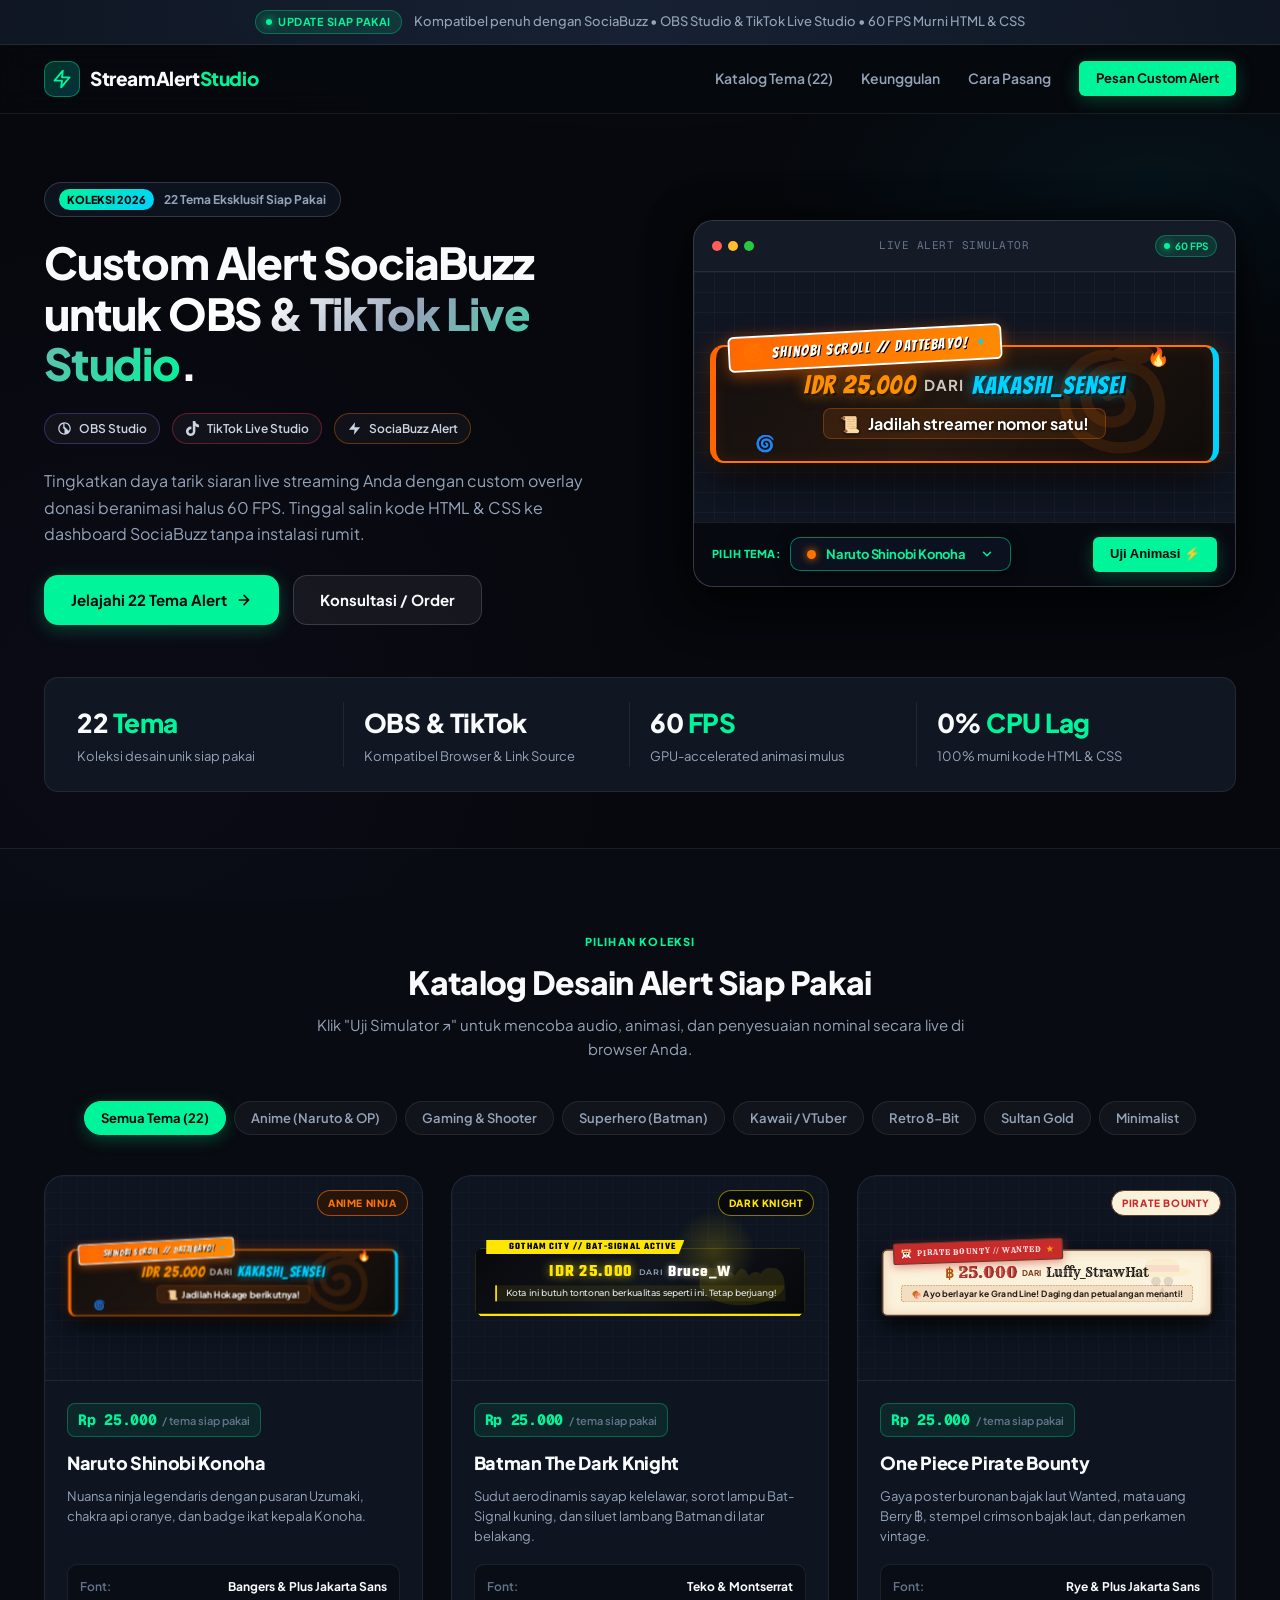
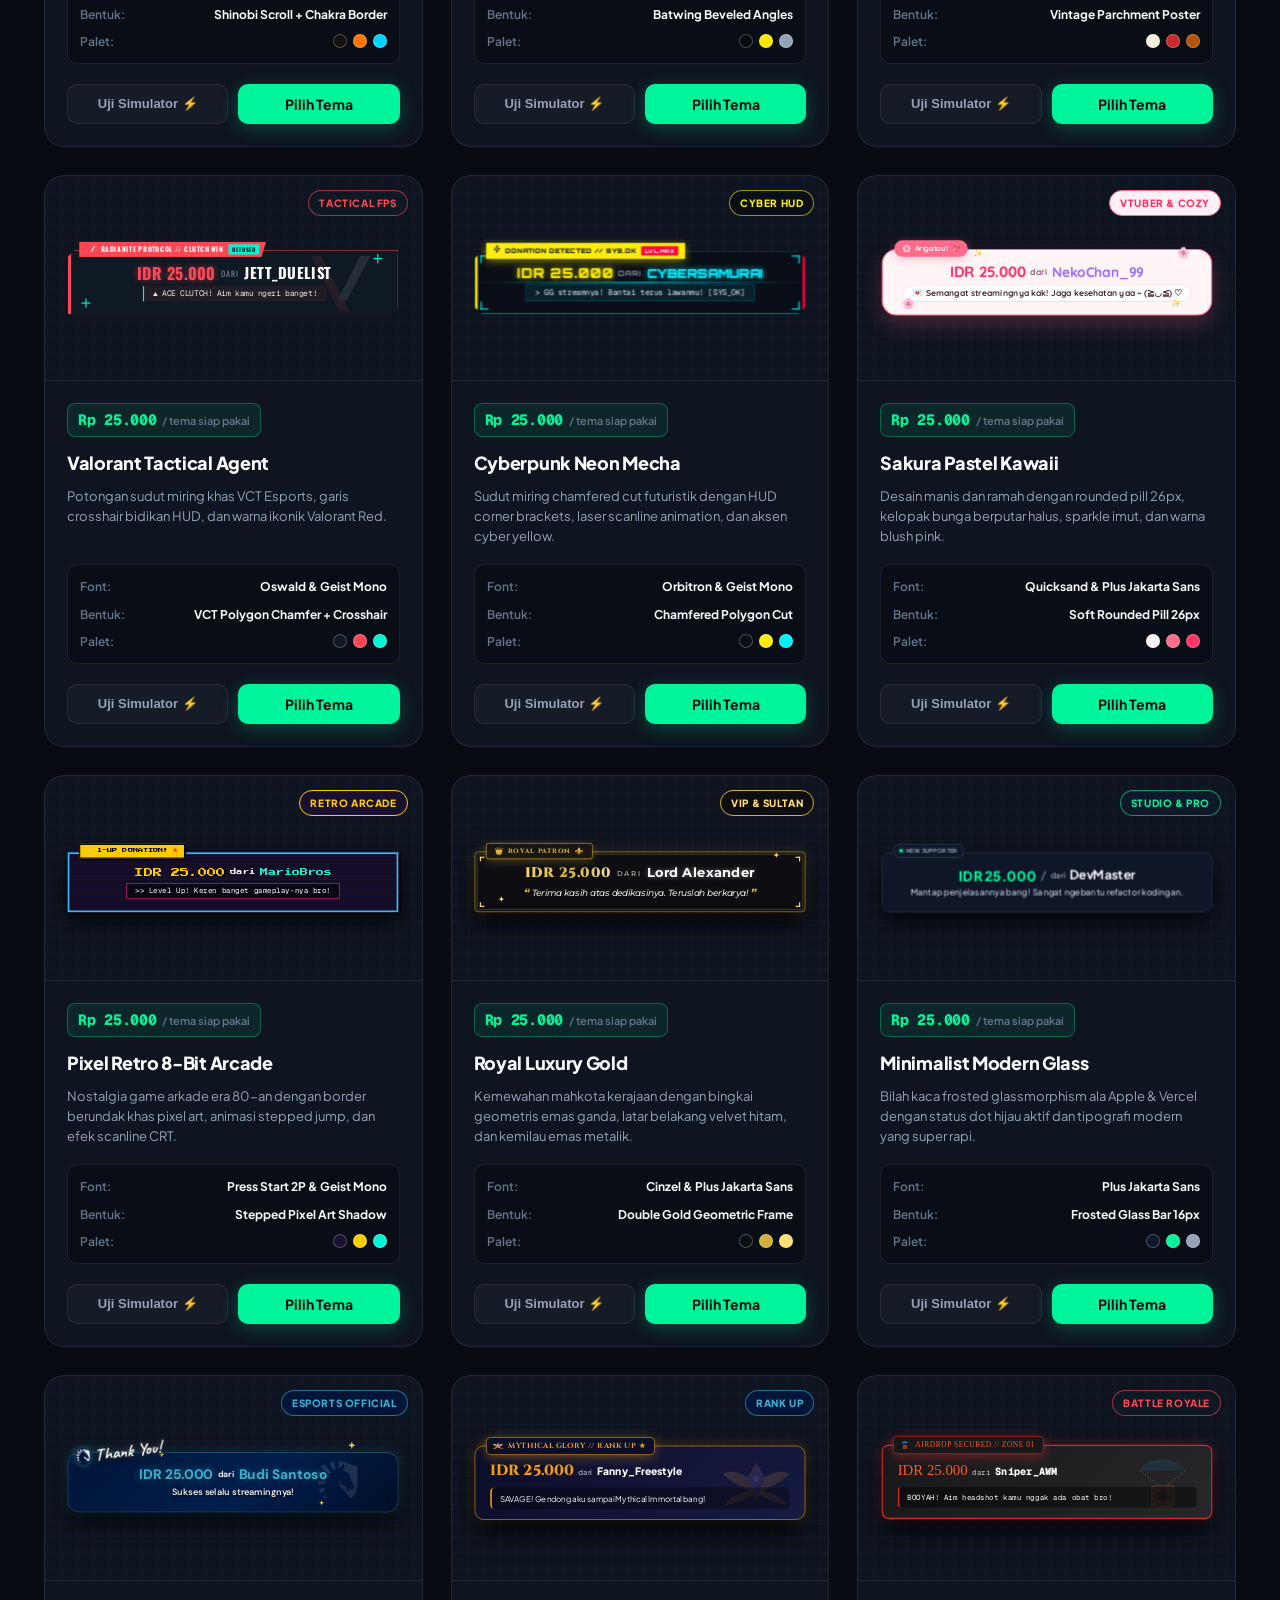
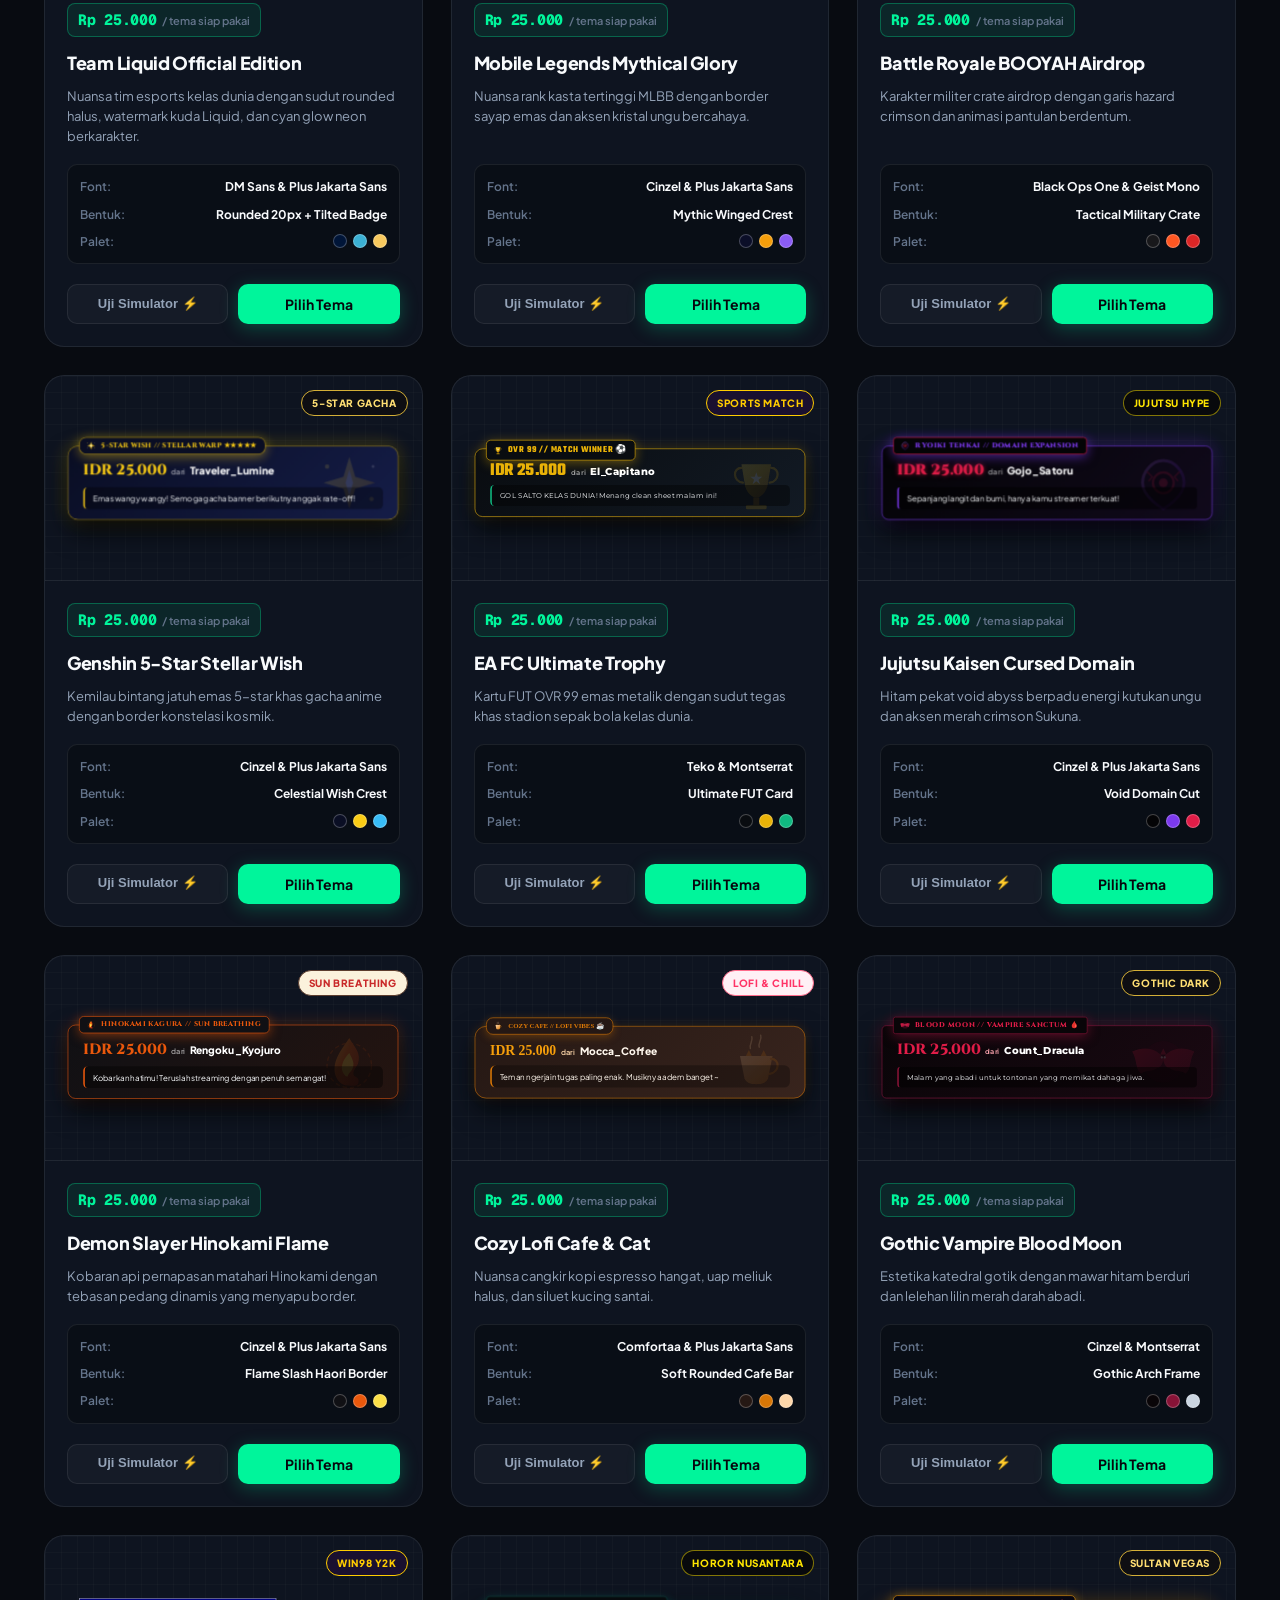
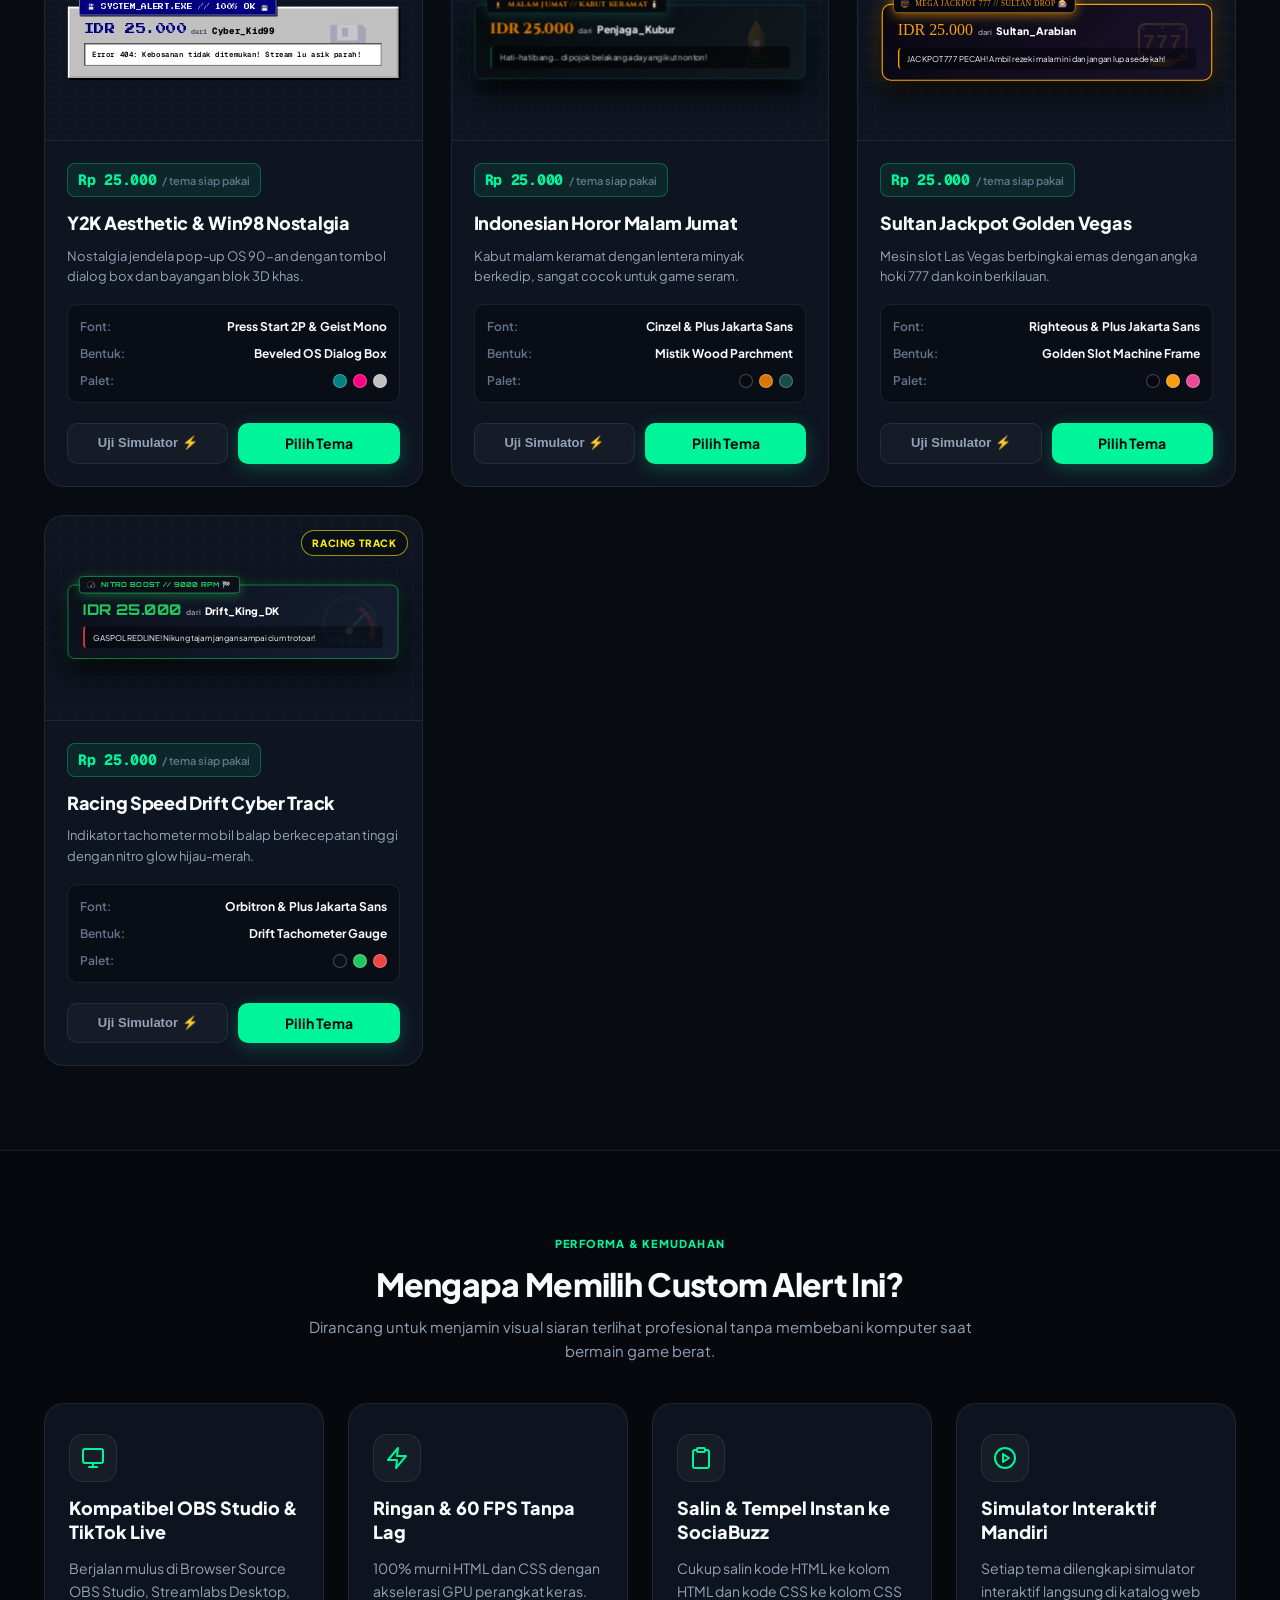
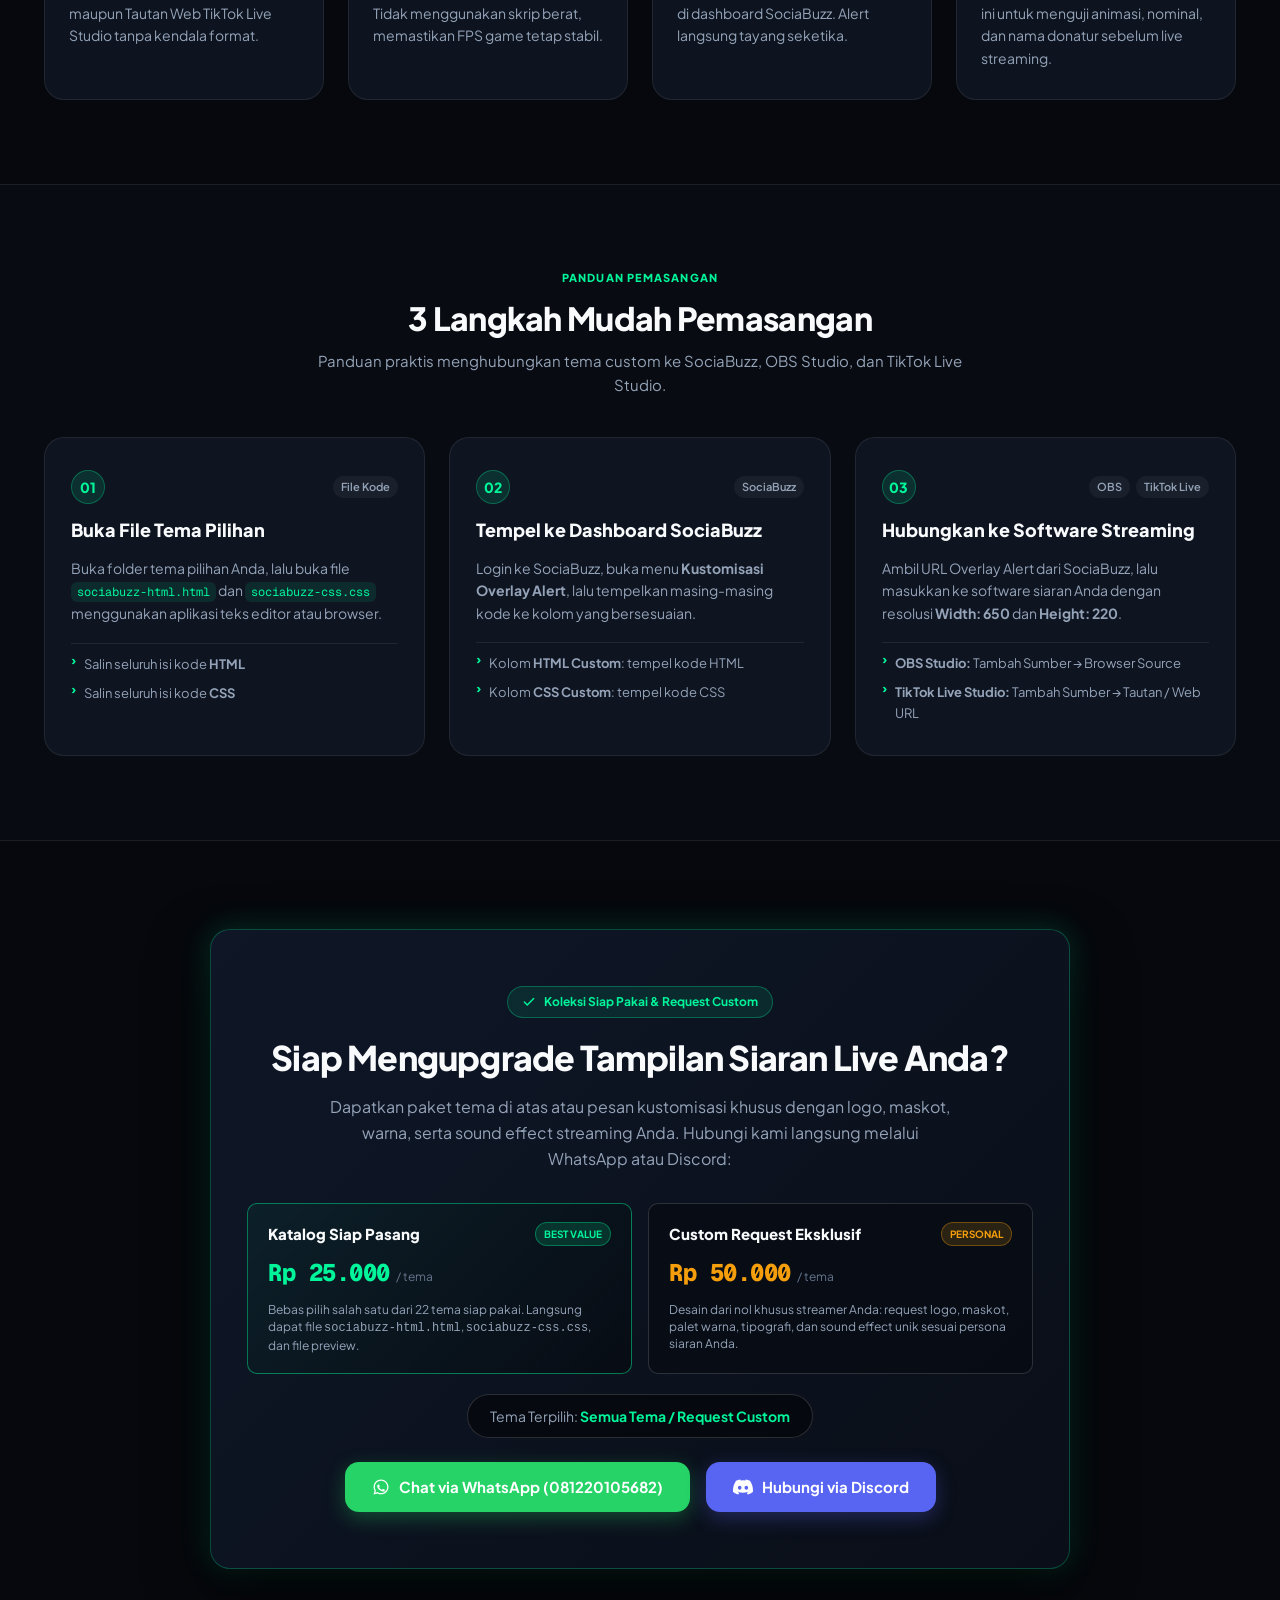
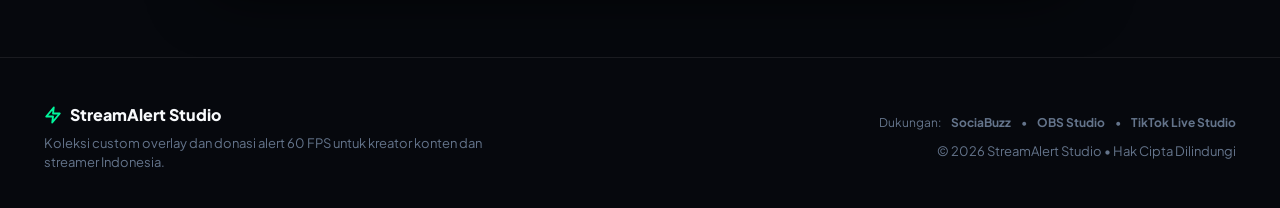
==== commit d2e36fd1: "fix: repair card grid hierarchy, update theme count to 22, and standardize 25K pricing" ====
--- a/index.html
+++ b/index.html
@@ -11,7 +11,7 @@
   <!-- Open Graph -->
   <meta property="og:type" content="website">
   <meta property="og:title" content="StreamAlert Studio — Custom Alert SociaBuzz untuk OBS & TikTok Live Studio">
-  <meta property="og:description" content="10 tema alert donasi animasi 60 FPS untuk SociaBuzz, OBS Studio, dan TikTok Live Studio. Ringan, murni HTML & CSS.">
+  <meta property="og:description" content="22 tema alert donasi animasi 60 FPS untuk SociaBuzz, OBS Studio, dan TikTok Live Studio. Ringan, murni HTML & CSS.">
   
   <link rel="preconnect" href="https://fonts.googleapis.com">
   <link rel="preconnect" href="https://fonts.gstatic.com" crossorigin>
@@ -44,7 +44,7 @@
       </a>
 
       <nav class="nav-links" aria-label="Navigasi Utama">
-        <a href="#katalog">Katalog Tema (10)</a>
+        <a href="#katalog">Katalog Tema (22)</a>
         <a href="#fitur">Keunggulan</a>
         <a href="#panduan">Cara Pasang</a>
         <a href="#kontak" class="btn btn-sm btn-primary">Pesan Custom Alert</a>
@@ -62,7 +62,7 @@
           <div class="hero-left">
             <div class="hero-pill">
               <span class="hero-pill-badge">KOLEKSI 2026</span>
-              <span>10 Tema Eksklusif Siap Pakai</span>
+              <span>22 Tema Eksklusif Siap Pakai</span>
             </div>
 
             <h1 class="hero-title">
@@ -97,7 +97,7 @@
 
             <div class="hero-cta-group">
               <a href="#katalog" class="btn btn-lg btn-primary">
-                <span>Jelajahi 10 Tema Alert</span>
+                <span>Jelajahi 22 Tema Alert</span>
                 <svg width="16" height="16" viewBox="0 0 24 24" fill="none" stroke="currentColor" stroke-width="2.5" stroke-linecap="round" stroke-linejoin="round">
                   <path d="M5 12h14M12 5l7 7-7 7"/>
                 </svg>
@@ -134,7 +134,7 @@
                       <img src="assets/naruto-konoha.svg" onerror="this.src='https://cdn.jsdelivr.net/gh/bayuramdhan50/sociabuzz-alert@main/assets/naruto-konoha.svg'" alt="Konoha Watermark" class="naruto-watermark">
                       <div class="naruto-content">
                         <div class="naruto-header">
-                          <span class="naruto-amount">IDR 50.000</span>
+                          <span class="naruto-amount">IDR 25.000</span>
                           <span class="naruto-from">DARI</span>
                           <span class="naruto-supporter">Kakashi_Sensei</span>
                         </div>
@@ -315,7 +315,7 @@
         <!-- Quick Stats Strip -->
         <div class="stats-strip">
           <div class="stat-block">
-            <span class="stat-val">10 <span class="highlight">Tema</span></span>
+            <span class="stat-val">22 <span class="highlight">Tema</span></span>
             <span class="stat-desc">Koleksi desain unik siap pakai</span>
           </div>
           <div class="stat-block">
@@ -347,7 +347,7 @@
 
         <!-- Category Filter Tabs -->
         <div class="filter-tabs" role="tablist" aria-label="Filter Kategori Tema">
-          <button type="button" class="tab-btn active" data-filter="all">Semua Tema (10)</button>
+          <button type="button" class="tab-btn active" data-filter="all">Semua Tema (22)</button>
           <button type="button" class="tab-btn" data-filter="anime">Anime (Naruto &amp; OP)</button>
           <button type="button" class="tab-btn" data-filter="gaming">Gaming &amp; Shooter</button>
           <button type="button" class="tab-btn" data-filter="superhero">Superhero (Batman)</button>
@@ -377,7 +377,7 @@
                     <img src="assets/naruto-konoha.svg" onerror="this.src='https://cdn.jsdelivr.net/gh/bayuramdhan50/sociabuzz-alert@main/assets/naruto-konoha.svg'" alt="Konoha Watermark" class="naruto-watermark">
                     <div class="naruto-content">
                       <div class="naruto-header">
-                        <span class="naruto-amount">IDR 30.000</span>
+                        <span class="naruto-amount">IDR 25.000</span>
                         <span class="naruto-from">DARI</span>
                         <span class="naruto-supporter">Kakashi_Sensei</span>
                       </div>
@@ -391,6 +391,7 @@
               </div>
             </div>
             <div class="card-body">
+              <div class="card-price-badge"><span class="price-amount">Rp 25.000</span><span class="price-label">/ tema siap pakai</span></div>
               <h3 class="card-title">Naruto Shinobi Konoha</h3>
               <p class="card-desc">Nuansa ninja legendaris dengan pusaran Uzumaki, chakra api oranye, dan badge ikat kepala Konoha.</p>
               
@@ -435,7 +436,7 @@
                     <img src="assets/batman-symbol.svg" onerror="this.src='https://cdn.jsdelivr.net/gh/bayuramdhan50/sociabuzz-alert@main/assets/batman-symbol.svg'" alt="Bat Watermark" class="batman-watermark">
                     <div class="batman-content">
                       <div class="batman-header">
-                        <span class="batman-amount">IDR 50.000</span>
+                        <span class="batman-amount">IDR 25.000</span>
                         <span class="batman-from">dari</span>
                         <span class="batman-supporter">Bruce_W</span>
                       </div>
@@ -448,6 +449,7 @@
               </div>
             </div>
             <div class="card-body">
+              <div class="card-price-badge"><span class="price-amount">Rp 25.000</span><span class="price-label">/ tema siap pakai</span></div>
               <h3 class="card-title">Batman The Dark Knight</h3>
               <p class="card-desc">Sudut aerodinamis sayap kelelawar, sorot lampu Bat-Signal kuning, dan siluet lambang Batman di latar belakang.</p>
               
@@ -493,7 +495,7 @@
                     <div class="pirate-content">
                       <div class="pirate-header">
                         <span class="pirate-berry">฿</span>
-                        <span class="pirate-amount">50.000.000</span>
+                        <span class="pirate-amount">25.000</span>
                         <span class="pirate-from">dari</span>
                         <span class="pirate-supporter">Luffy_StrawHat</span>
                       </div>
@@ -507,6 +509,7 @@
               </div>
             </div>
             <div class="card-body">
+              <div class="card-price-badge"><span class="price-amount">Rp 25.000</span><span class="price-label">/ tema siap pakai</span></div>
               <h3 class="card-title">One Piece Pirate Bounty</h3>
               <p class="card-desc">Gaya poster buronan bajak laut Wanted, mata uang Berry ฿, stempel crimson bajak laut, dan perkamen vintage.</p>
               
@@ -553,7 +556,7 @@
                     <img src="assets/valorant-vct.svg" onerror="this.src='https://cdn.jsdelivr.net/gh/bayuramdhan50/sociabuzz-alert@main/assets/valorant-vct.svg'" alt="Valorant Watermark" class="val-watermark">
                     <div class="val-content">
                       <div class="val-header">
-                        <span class="val-amount">IDR 45.000</span>
+                        <span class="val-amount">IDR 25.000</span>
                         <span class="val-from">DARI</span>
                         <span class="val-supporter">JETT_DUELIST</span>
                       </div>
@@ -566,6 +569,7 @@
               </div>
             </div>
             <div class="card-body">
+              <div class="card-price-badge"><span class="price-amount">Rp 25.000</span><span class="price-label">/ tema siap pakai</span></div>
               <h3 class="card-title">Valorant Tactical Agent</h3>
               <p class="card-desc">Potongan sudut miring khas VCT Esports, garis crosshair bidikan HUD, dan warna ikonik Valorant Red.</p>
               
@@ -618,7 +622,7 @@
                     <div class="cyber-scanline"></div>
                     <div class="cyber-content">
                       <div class="cyber-header">
-                        <span class="cyber-amount">IDR 50.000</span>
+                        <span class="cyber-amount">IDR 25.000</span>
                         <span class="cyber-from">DARI</span>
                         <span class="cyber-supporter">CYBERSAMURAI</span>
                       </div>
@@ -631,6 +635,7 @@
               </div>
             </div>
             <div class="card-body">
+              <div class="card-price-badge"><span class="price-amount">Rp 25.000</span><span class="price-label">/ tema siap pakai</span></div>
               <h3 class="card-title">Cyberpunk Neon Mecha</h3>
               <p class="card-desc">Sudut miring chamfered cut futuristik dengan HUD corner brackets, laser scanline animation, dan aksen cyber yellow.</p>
               
@@ -692,6 +697,7 @@
               </div>
             </div>
             <div class="card-body">
+              <div class="card-price-badge"><span class="price-amount">Rp 25.000</span><span class="price-label">/ tema siap pakai</span></div>
               <h3 class="card-title">Sakura Pastel Kawaii</h3>
               <p class="card-desc">Desain manis dan ramah dengan rounded pill 26px, kelopak bunga berputar halus, sparkle imut, dan warna blush pink.</p>
               
@@ -736,7 +742,7 @@
                     <div class="pixel-crt-lines"></div>
                     <div class="pixel-content">
                       <div class="pixel-header">
-                        <span class="pixel-amount">IDR 15,000</span>
+                        <span class="pixel-amount">IDR 25.000</span>
                         <span class="pixel-from">dari</span>
                         <span class="pixel-supporter">MarioBros</span>
                       </div>
@@ -750,6 +756,7 @@
               </div>
             </div>
             <div class="card-body">
+              <div class="card-price-badge"><span class="price-amount">Rp 25.000</span><span class="price-label">/ tema siap pakai</span></div>
               <h3 class="card-title">Pixel Retro 8-Bit Arcade</h3>
               <p class="card-desc">Nostalgia game arkade era 80-an dengan border berundak khas pixel art, animasi stepped jump, dan efek scanline CRT.</p>
               
@@ -799,7 +806,7 @@
                     <div class="royal-corner c-bottom-right"></div>
                     <div class="royal-content">
                       <div class="royal-header">
-                        <span class="royal-amount">IDR 100.000</span>
+                        <span class="royal-amount">IDR 25.000</span>
                         <span class="royal-from">dari</span>
                         <span class="royal-supporter">Lord Alexander</span>
                       </div>
@@ -814,6 +821,7 @@
               </div>
             </div>
             <div class="card-body">
+              <div class="card-price-badge"><span class="price-amount">Rp 25.000</span><span class="price-label">/ tema siap pakai</span></div>
               <h3 class="card-title">Royal Luxury Gold</h3>
               <p class="card-desc">Kemewahan mahkota kerajaan dengan bingkai geometris emas ganda, latar belakang velvet hitam, dan kemilau emas metalik.</p>
               
@@ -856,7 +864,7 @@
                   <div class="minimal-alert-card">
                     <div class="minimal-content">
                       <div class="minimal-header">
-                        <span class="minimal-amount">IDR 35.000</span>
+                        <span class="minimal-amount">IDR 25.000</span>
                         <span class="minimal-separator">/</span>
                         <span class="minimal-from">dari</span>
                         <span class="minimal-supporter">DevMaster</span>
@@ -870,6 +878,7 @@
               </div>
             </div>
             <div class="card-body">
+              <div class="card-price-badge"><span class="price-amount">Rp 25.000</span><span class="price-label">/ tema siap pakai</span></div>
               <h3 class="card-title">Minimalist Modern Glass</h3>
               <p class="card-desc">Bilah kaca frosted glassmorphism ala Apple &amp; Vercel dengan status dot hijau aktif dan tipografi modern yang super rapi.</p>
               
@@ -916,7 +925,7 @@
                     <img src="assets/team_liquid_crest.svg" onerror="this.src='https://cdn.prod.website-files.com/64bf6e8cda9043babe7ca006/65f44cd1a36d0e7ade30289b_Crest-on-dark.svg'" alt="Watermark Liquid" class="liquid-watermark">
                     <div class="liquid-content">
                       <div class="liquid-header">
-                        <span class="liquid-amount">IDR 10.000</span>
+                        <span class="liquid-amount">IDR 25.000</span>
                         <span class="liquid-from">dari</span>
                         <span class="liquid-supporter">Budi Santoso</span>
                       </div>
@@ -929,6 +938,7 @@
               </div>
             </div>
             <div class="card-body">
+              <div class="card-price-badge"><span class="price-amount">Rp 25.000</span><span class="price-label">/ tema siap pakai</span></div>
               <h3 class="card-title">Team Liquid Official Edition</h3>
               <p class="card-desc">Nuansa tim esports kelas dunia dengan sudut rounded halus, watermark kuda Liquid, dan cyan glow neon berkarakter.</p>
               
@@ -956,9 +966,8 @@
                 <a href="#kontak" class="btn btn-primary" onclick="selectTheme('Team Liquid Edition')">Pilih Tema</a>
               </div>
             </div>
-          
-
-          
+          </article>
+
           <!-- CARD 11: MLBB MYTHIC -->
           <article class="card" data-category="gaming">
             <div class="card-badge badge-esports">Rank Up</div>
@@ -973,7 +982,7 @@
                     <img src="assets/mlbb-wing.svg" alt="MLBB Watermark" class="theme-watermark">
                     <div class="mlbb-content">
                       <div class="mlbb-header">
-                        <span class="mlbb-amount">IDR 50.000</span>
+                        <span class="mlbb-amount">IDR 25.000</span>
                         <span class="mlbb-from">dari</span>
                         <span class="mlbb-supporter">Fanny_Freestyle</span>
                       </div>
@@ -986,6 +995,7 @@
               </div>
             </div>
             <div class="card-body">
+              <div class="card-price-badge"><span class="price-amount">Rp 25.000</span><span class="price-label">/ tema siap pakai</span></div>
               <h3 class="card-title">Mobile Legends Mythical Glory</h3>
               <p class="card-desc">Nuansa rank kasta tertinggi MLBB dengan border sayap emas dan aksen kristal ungu bercahaya.</p>
               
@@ -1042,6 +1052,7 @@
               </div>
             </div>
             <div class="card-body">
+              <div class="card-price-badge"><span class="price-amount">Rp 25.000</span><span class="price-label">/ tema siap pakai</span></div>
               <h3 class="card-title">Battle Royale BOOYAH Airdrop</h3>
               <p class="card-desc">Karakter militer crate airdrop dengan garis hazard crimson dan animasi pantulan berdentum.</p>
               
@@ -1085,7 +1096,7 @@
                     <img src="assets/genshin-star.svg" alt="Genshin Star Watermark" class="theme-watermark">
                     <div class="genshin-content">
                       <div class="genshin-header">
-                        <span class="genshin-amount">IDR 100.000</span>
+                        <span class="genshin-amount">IDR 25.000</span>
                         <span class="genshin-from">dari</span>
                         <span class="genshin-supporter">Traveler_Lumine</span>
                       </div>
@@ -1098,6 +1109,7 @@
               </div>
             </div>
             <div class="card-body">
+              <div class="card-price-badge"><span class="price-amount">Rp 25.000</span><span class="price-label">/ tema siap pakai</span></div>
               <h3 class="card-title">Genshin 5-Star Stellar Wish</h3>
               <p class="card-desc">Kemilau bintang jatuh emas 5-star khas gacha anime dengan border konstelasi kosmik.</p>
               
@@ -1141,7 +1153,7 @@
                     <img src="assets/fut-trophy.svg" alt="Trophy Watermark" class="theme-watermark">
                     <div class="fut-content">
                       <div class="fut-header">
-                        <span class="fut-amount">IDR 35.000</span>
+                        <span class="fut-amount">IDR 25.000</span>
                         <span class="fut-from">dari</span>
                         <span class="fut-supporter">El_Capitano</span>
                       </div>
@@ -1154,6 +1166,7 @@
               </div>
             </div>
             <div class="card-body">
+              <div class="card-price-badge"><span class="price-amount">Rp 25.000</span><span class="price-label">/ tema siap pakai</span></div>
               <h3 class="card-title">EA FC Ultimate Trophy</h3>
               <p class="card-desc">Kartu FUT OVR 99 emas metalik dengan sudut tegas khas stadion sepak bola kelas dunia.</p>
               
@@ -1197,7 +1210,7 @@
                     <img src="assets/jjk-curse.svg" alt="JJK Watermark" class="theme-watermark">
                     <div class="jjk-content">
                       <div class="jjk-header">
-                        <span class="jjk-amount">IDR 50.000</span>
+                        <span class="jjk-amount">IDR 25.000</span>
                         <span class="jjk-from">dari</span>
                         <span class="jjk-supporter">Gojo_Satoru</span>
                       </div>
@@ -1210,6 +1223,7 @@
               </div>
             </div>
             <div class="card-body">
+              <div class="card-price-badge"><span class="price-amount">Rp 25.000</span><span class="price-label">/ tema siap pakai</span></div>
               <h3 class="card-title">Jujutsu Kaisen Cursed Domain</h3>
               <p class="card-desc">Hitam pekat void abyss berpadu energi kutukan ungu dan aksen merah crimson Sukuna.</p>
               
@@ -1253,7 +1267,7 @@
                     <img src="assets/demonslayer-blade.svg" alt="Flame Watermark" class="theme-watermark">
                     <div class="demonslayer-content">
                       <div class="demonslayer-header">
-                        <span class="demonslayer-amount">IDR 30.000</span>
+                        <span class="demonslayer-amount">IDR 25.000</span>
                         <span class="demonslayer-from">dari</span>
                         <span class="demonslayer-supporter">Rengoku_Kyojuro</span>
                       </div>
@@ -1266,6 +1280,7 @@
               </div>
             </div>
             <div class="card-body">
+              <div class="card-price-badge"><span class="price-amount">Rp 25.000</span><span class="price-label">/ tema siap pakai</span></div>
               <h3 class="card-title">Demon Slayer Hinokami Flame</h3>
               <p class="card-desc">Kobaran api pernapasan matahari Hinokami dengan tebasan pedang dinamis yang menyapu border.</p>
               
@@ -1309,7 +1324,7 @@
                     <img src="assets/lofi-cup.svg" alt="Lofi Watermark" class="theme-watermark">
                     <div class="lofi-content">
                       <div class="lofi-header">
-                        <span class="lofi-amount">IDR 20.000</span>
+                        <span class="lofi-amount">IDR 25.000</span>
                         <span class="lofi-from">dari</span>
                         <span class="lofi-supporter">Mocca_Coffee</span>
                       </div>
@@ -1322,6 +1337,7 @@
               </div>
             </div>
             <div class="card-body">
+              <div class="card-price-badge"><span class="price-amount">Rp 25.000</span><span class="price-label">/ tema siap pakai</span></div>
               <h3 class="card-title">Cozy Lofi Cafe &amp; Cat</h3>
               <p class="card-desc">Nuansa cangkir kopi espresso hangat, uap meliuk halus, dan siluet kucing santai.</p>
               
@@ -1365,7 +1381,7 @@
                     <img src="assets/gothic-bat.svg" alt="Bat Watermark" class="theme-watermark">
                     <div class="gothic-content">
                       <div class="gothic-header">
-                        <span class="gothic-amount">IDR 66.600</span>
+                        <span class="gothic-amount">IDR 25.000</span>
                         <span class="gothic-from">dari</span>
                         <span class="gothic-supporter">Count_Dracula</span>
                       </div>
@@ -1378,6 +1394,7 @@
               </div>
             </div>
             <div class="card-body">
+              <div class="card-price-badge"><span class="price-amount">Rp 25.000</span><span class="price-label">/ tema siap pakai</span></div>
               <h3 class="card-title">Gothic Vampire Blood Moon</h3>
               <p class="card-desc">Estetika katedral gotik dengan mawar hitam berduri dan lelehan lilin merah darah abadi.</p>
               
@@ -1421,7 +1438,7 @@
                     <img src="assets/y2k-floppy.svg" alt="Floppy Watermark" class="theme-watermark">
                     <div class="y2k-content">
                       <div class="y2k-header">
-                        <span class="y2k-amount">IDR 19.990</span>
+                        <span class="y2k-amount">IDR 25.000</span>
                         <span class="y2k-from">dari</span>
                         <span class="y2k-supporter">Cyber_Kid99</span>
                       </div>
@@ -1434,6 +1451,7 @@
               </div>
             </div>
             <div class="card-body">
+              <div class="card-price-badge"><span class="price-amount">Rp 25.000</span><span class="price-label">/ tema siap pakai</span></div>
               <h3 class="card-title">Y2K Aesthetic &amp; Win98 Nostalgia</h3>
               <p class="card-desc">Nostalgia jendela pop-up OS 90-an dengan tombol dialog box dan bayangan blok 3D khas.</p>
               
@@ -1477,7 +1495,7 @@
                     <img src="assets/horror-skull.svg" alt="Horror Watermark" class="theme-watermark">
                     <div class="horror-content">
                       <div class="horror-header">
-                        <span class="horror-amount">IDR 13.000</span>
+                        <span class="horror-amount">IDR 25.000</span>
                         <span class="horror-from">dari</span>
                         <span class="horror-supporter">Penjaga_Kubur</span>
                       </div>
@@ -1490,6 +1508,7 @@
               </div>
             </div>
             <div class="card-body">
+              <div class="card-price-badge"><span class="price-amount">Rp 25.000</span><span class="price-label">/ tema siap pakai</span></div>
               <h3 class="card-title">Indonesian Horor Malam Jumat</h3>
               <p class="card-desc">Kabut malam keramat dengan lentera minyak berkedip, sangat cocok untuk game seram.</p>
               
@@ -1533,7 +1552,7 @@
                     <img src="assets/jackpot-777.svg" alt="Jackpot Watermark" class="theme-watermark">
                     <div class="jackpot-content">
                       <div class="jackpot-header">
-                        <span class="jackpot-amount">IDR 777.777</span>
+                        <span class="jackpot-amount">IDR 25.000</span>
                         <span class="jackpot-from">dari</span>
                         <span class="jackpot-supporter">Sultan_Arabian</span>
                       </div>
@@ -1546,6 +1565,7 @@
               </div>
             </div>
             <div class="card-body">
+              <div class="card-price-badge"><span class="price-amount">Rp 25.000</span><span class="price-label">/ tema siap pakai</span></div>
               <h3 class="card-title">Sultan Jackpot Golden Vegas</h3>
               <p class="card-desc">Mesin slot Las Vegas berbingkai emas dengan angka hoki 777 dan koin berkilauan.</p>
               
@@ -1589,7 +1609,7 @@
                     <img src="assets/drift-rpm.svg" alt="Drift Watermark" class="theme-watermark">
                     <div class="drift-content">
                       <div class="drift-header">
-                        <span class="drift-amount">IDR 40.000</span>
+                        <span class="drift-amount">IDR 25.000</span>
                         <span class="drift-from">dari</span>
                         <span class="drift-supporter">Drift_King_DK</span>
                       </div>
@@ -1602,6 +1622,7 @@
               </div>
             </div>
             <div class="card-body">
+              <div class="card-price-badge"><span class="price-amount">Rp 25.000</span><span class="price-label">/ tema siap pakai</span></div>
               <h3 class="card-title">Racing Speed Drift Cyber Track</h3>
               <p class="card-desc">Indikator tachometer mobil balap berkecepatan tinggi dengan nitro glow hijau-merah.</p>
               
@@ -1797,6 +1818,33 @@
             Dapatkan paket tema di atas atau pesan kustomisasi khusus dengan logo, maskot, warna, serta sound effect streaming Anda. Hubungi kami langsung melalui WhatsApp atau Discord:
           </p>
           
+          
+          <div class="pricing-grid-cta">
+            <div class="pricing-plan-card plan-featured">
+              <div class="plan-header">
+                <span class="plan-title">Katalog Siap Pasang</span>
+                <span class="plan-badge-pill">Best Value</span>
+              </div>
+              <div class="plan-price-wrap">
+                <span class="plan-price-val">Rp 25.000</span>
+                <span class="plan-price-period">/ tema</span>
+              </div>
+              <p class="plan-desc">Bebas pilih salah satu dari 22 tema siap pakai. Langsung dapat file <code>sociabuzz-html.html</code>, <code>sociabuzz-css.css</code>, dan file preview.</p>
+            </div>
+
+            <div class="pricing-plan-card">
+              <div class="plan-header">
+                <span class="plan-title">Custom Request Eksklusif</span>
+                <span class="plan-badge-pill" style="color: #F59E0B; background: rgba(245,158,11,0.15); border-color: rgba(245,158,11,0.35);">Personal</span>
+              </div>
+              <div class="plan-price-wrap">
+                <span class="plan-price-val" style="color: #F59E0B;">Rp 50.000</span>
+                <span class="plan-price-period">/ tema</span>
+              </div>
+              <p class="plan-desc">Desain dari nol khusus streamer Anda: request logo, maskot, palet warna, tipografi, dan sound effect unik sesuai persona siaran Anda.</p>
+            </div>
+          </div>
+
           <div class="contact-card">
             <div class="selected-theme-badge" id="selectedBadge">
               Tema Terpilih: <strong>Semua Tema / Request Custom</strong>
@@ -1908,7 +1956,7 @@
       <!-- Modal Footer -->
       <div class="modal-footer">
         <div class="modal-note">
-          💡 <em>Siap pakai di SociaBuzz, OBS Studio, dan TikTok Live Studio. Ringan 60 FPS tanpa lag.</em>
+          💡 <em>Harga: <strong>Rp 25.000</strong> (Tema Siap Pakai) • <strong>Rp 50.000</strong> (Request Desain Baru)</em>
         </div>
         <div class="modal-actions">
           <button type="button" class="btn btn-outline" onclick="closeSimulatorModal()">Tutup</button>
@@ -1959,7 +2007,7 @@
       }
     }
 
-    // Authentic HTML templates for all 10 themes (Identical to Preview Simulators)
+    // Authentic HTML templates for all 22 themes (Identical to Preview Simulators)
     const heroAlertTemplates = {
       naruto: `
         <div class="naruto-alert-wrapper">
@@ -1974,7 +2022,7 @@
             <img src="assets/naruto-konoha.svg" onerror="this.src='https://cdn.jsdelivr.net/gh/bayuramdhan50/sociabuzz-alert@main/assets/naruto-konoha.svg'" alt="Konoha Watermark" class="naruto-watermark">
             <div class="naruto-content">
               <div class="naruto-header">
-                <span class="naruto-amount">IDR 30.000</span>
+                <span class="naruto-amount">IDR 25.000</span>
                 <span class="naruto-from">DARI</span>
                 <span class="naruto-supporter">Kakashi_Sensei</span>
               </div>
@@ -1997,7 +2045,7 @@
             <img src="assets/batman-symbol.svg" onerror="this.src='https://cdn.jsdelivr.net/gh/bayuramdhan50/sociabuzz-alert@main/assets/batman-symbol.svg'" alt="Bat Watermark" class="batman-watermark">
             <div class="batman-content">
               <div class="batman-header">
-                <span class="batman-amount">IDR 50.000</span>
+                <span class="batman-amount">IDR 25.000</span>
                 <span class="batman-from">dari</span>
                 <span class="batman-supporter">Bruce_W</span>
               </div>
@@ -2020,7 +2068,7 @@
             <div class="pirate-content">
               <div class="pirate-header">
                 <span class="pirate-berry">฿</span>
-                <span class="pirate-amount">50.000.000</span>
+                <span class="pirate-amount">25.000</span>
                 <span class="pirate-from">dari</span>
                 <span class="pirate-supporter">Luffy_StrawHat</span>
               </div>
@@ -2045,7 +2093,7 @@
             <img src="assets/valorant-vct.svg" onerror="this.src='https://cdn.jsdelivr.net/gh/bayuramdhan50/sociabuzz-alert@main/assets/valorant-vct.svg'" alt="Valorant Watermark" class="val-watermark">
             <div class="val-content">
               <div class="val-header">
-                <span class="val-amount">IDR 45.000</span>
+                <span class="val-amount">IDR 25.000</span>
                 <span class="val-from">DARI</span>
                 <span class="val-supporter">JETT_DUELIST</span>
               </div>
@@ -2075,7 +2123,7 @@
             <div class="cyber-scanline"></div>
             <div class="cyber-content">
               <div class="cyber-header">
-                <span class="cyber-amount">IDR 50.000</span>
+                <span class="cyber-amount">IDR 25.000</span>
                 <span class="cyber-from">DARI</span>
                 <span class="cyber-supporter">CYBERSAMURAI</span>
               </div>
@@ -2123,7 +2171,7 @@
             <div class="pixel-crt-lines"></div>
             <div class="pixel-content">
               <div class="pixel-header">
-                <span class="pixel-amount">IDR 15,000</span>
+                <span class="pixel-amount">IDR 25.000</span>
                 <span class="pixel-from">dari</span>
                 <span class="pixel-supporter">MarioBros</span>
               </div>
@@ -2151,7 +2199,7 @@
             <div class="royal-corner c-bottom-right"></div>
             <div class="royal-content">
               <div class="royal-header">
-                <span class="royal-amount">IDR 100.000</span>
+                <span class="royal-amount">IDR 25.000</span>
                 <span class="royal-from">dari</span>
                 <span class="royal-supporter">Lord Alexander</span>
               </div>
@@ -2173,7 +2221,7 @@
           <div class="minimal-alert-card">
             <div class="minimal-content">
               <div class="minimal-header">
-                <span class="minimal-amount">IDR 35.000</span>
+                <span class="minimal-amount">IDR 25.000</span>
                 <span class="minimal-separator">/</span>
                 <span class="minimal-from">dari</span>
                 <span class="minimal-supporter">DevMaster</span>
@@ -2198,7 +2246,7 @@
             <img src="assets/team_liquid_crest.svg" onerror="this.src='https://cdn.prod.website-files.com/64bf6e8cda9043babe7ca006/65f44cd1a36d0e7ade30289b_Crest-on-dark.svg'" alt="Watermark Liquid" class="liquid-watermark">
             <div class="liquid-content">
               <div class="liquid-header">
-                <span class="liquid-amount">IDR 10.000</span>
+                <span class="liquid-amount">IDR 25.000</span>
                 <span class="liquid-from">dari</span>
                 <span class="liquid-supporter">Budi Santoso</span>
               </div>
@@ -2221,7 +2269,7 @@
             <img src="assets/mlbb-wing.svg" alt="MLBB Watermark" class="theme-watermark">
             <div class="mlbb-content">
               <div class="mlbb-header">
-                <span class="mlbb-amount">IDR 50.000</span>
+                <span class="mlbb-amount">IDR 25.000</span>
                 <span class="mlbb-from">dari</span>
                 <span class="mlbb-supporter">Fanny_Freestyle</span>
               </div>
@@ -2263,7 +2311,7 @@
             <img src="assets/genshin-star.svg" alt="Genshin Star Watermark" class="theme-watermark">
             <div class="genshin-content">
               <div class="genshin-header">
-                <span class="genshin-amount">IDR 100.000</span>
+                <span class="genshin-amount">IDR 25.000</span>
                 <span class="genshin-from">dari</span>
                 <span class="genshin-supporter">Traveler_Lumine</span>
               </div>
@@ -2284,7 +2332,7 @@
             <img src="assets/fut-trophy.svg" alt="Trophy Watermark" class="theme-watermark">
             <div class="fut-content">
               <div class="fut-header">
-                <span class="fut-amount">IDR 35.000</span>
+                <span class="fut-amount">IDR 25.000</span>
                 <span class="fut-from">dari</span>
                 <span class="fut-supporter">El_Capitano</span>
               </div>
@@ -2305,7 +2353,7 @@
             <img src="assets/jjk-curse.svg" alt="JJK Watermark" class="theme-watermark">
             <div class="jjk-content">
               <div class="jjk-header">
-                <span class="jjk-amount">IDR 50.000</span>
+                <span class="jjk-amount">IDR 25.000</span>
                 <span class="jjk-from">dari</span>
                 <span class="jjk-supporter">Gojo_Satoru</span>
               </div>
@@ -2326,7 +2374,7 @@
             <img src="assets/demonslayer-blade.svg" alt="Flame Watermark" class="theme-watermark">
             <div class="demonslayer-content">
               <div class="demonslayer-header">
-                <span class="demonslayer-amount">IDR 30.000</span>
+                <span class="demonslayer-amount">IDR 25.000</span>
                 <span class="demonslayer-from">dari</span>
                 <span class="demonslayer-supporter">Rengoku_Kyojuro</span>
               </div>
@@ -2347,7 +2395,7 @@
             <img src="assets/lofi-cup.svg" alt="Lofi Watermark" class="theme-watermark">
             <div class="lofi-content">
               <div class="lofi-header">
-                <span class="lofi-amount">IDR 20.000</span>
+                <span class="lofi-amount">IDR 25.000</span>
                 <span class="lofi-from">dari</span>
                 <span class="lofi-supporter">Mocca_Coffee</span>
               </div>
@@ -2368,7 +2416,7 @@
             <img src="assets/gothic-bat.svg" alt="Bat Watermark" class="theme-watermark">
             <div class="gothic-content">
               <div class="gothic-header">
-                <span class="gothic-amount">IDR 66.600</span>
+                <span class="gothic-amount">IDR 25.000</span>
                 <span class="gothic-from">dari</span>
                 <span class="gothic-supporter">Count_Dracula</span>
               </div>
@@ -2389,7 +2437,7 @@
             <img src="assets/y2k-floppy.svg" alt="Floppy Watermark" class="theme-watermark">
             <div class="y2k-content">
               <div class="y2k-header">
-                <span class="y2k-amount">IDR 19.990</span>
+                <span class="y2k-amount">IDR 25.000</span>
                 <span class="y2k-from">dari</span>
                 <span class="y2k-supporter">Cyber_Kid99</span>
               </div>
@@ -2410,7 +2458,7 @@
             <img src="assets/horror-skull.svg" alt="Horror Watermark" class="theme-watermark">
             <div class="horror-content">
               <div class="horror-header">
-                <span class="horror-amount">IDR 13.000</span>
+                <span class="horror-amount">IDR 25.000</span>
                 <span class="horror-from">dari</span>
                 <span class="horror-supporter">Penjaga_Kubur</span>
               </div>
@@ -2431,7 +2479,7 @@
             <img src="assets/jackpot-777.svg" alt="Jackpot Watermark" class="theme-watermark">
             <div class="jackpot-content">
               <div class="jackpot-header">
-                <span class="jackpot-amount">IDR 777.777</span>
+                <span class="jackpot-amount">IDR 25.000</span>
                 <span class="jackpot-from">dari</span>
                 <span class="jackpot-supporter">Sultan_Arabian</span>
               </div>
@@ -2452,7 +2500,7 @@
             <img src="assets/drift-rpm.svg" alt="Drift Watermark" class="theme-watermark">
             <div class="drift-content">
               <div class="drift-header">
-                <span class="drift-amount">IDR 40.000</span>
+                <span class="drift-amount">IDR 25.000</span>
                 <span class="drift-from">dari</span>
                 <span class="drift-supporter">Drift_King_DK</span>
               </div>
@@ -2555,7 +2603,7 @@
       naruto: {
         title: 'Naruto Shinobi Konoha',
         dotColor: '#FF7300',
-        defaultAmount: 'IDR 30.000',
+        defaultAmount: 'IDR 25.000',
         defaultSupporter: 'Kakashi_Sensei',
         defaultMessage: 'Jadilah Hokage berikutnya! Dattebayo!',
         amountSelector: '.naruto-amount',
@@ -2565,7 +2613,7 @@
       batman: {
         title: 'Batman The Dark Knight',
         dotColor: '#FFE600',
-        defaultAmount: 'IDR 50.000',
+        defaultAmount: 'IDR 25.000',
         defaultSupporter: 'Bruce_W',
         defaultMessage: 'Kota ini butuh tontonan berkualitas seperti ini. Tetap berjuang!',
         amountSelector: '.batman-amount',
@@ -2575,7 +2623,7 @@
       pirate: {
         title: 'One Piece Pirate Bounty',
         dotColor: '#C92A2A',
-        defaultAmount: '50.000.000',
+        defaultAmount: '25.000',
         defaultSupporter: 'Luffy_StrawHat',
         defaultMessage: 'Ayo berlayar ke Grand Line! Daging dan petualangan menanti!',
         amountSelector: '.pirate-amount',
@@ -2585,7 +2633,7 @@
       val: {
         title: 'Valorant Tactical Agent',
         dotColor: '#FF4655',
-        defaultAmount: 'IDR 45.000',
+        defaultAmount: 'IDR 25.000',
         defaultSupporter: 'JETT_DUELIST',
         defaultMessage: '▲ ACE CLUTCH! Aim kamu ngeri banget!',
         amountSelector: '.val-amount',
@@ -2595,7 +2643,7 @@
       cyber: {
         title: 'Cyberpunk Neon Mecha',
         dotColor: '#FCEE0A',
-        defaultAmount: 'IDR 50.000',
+        defaultAmount: 'IDR 25.000',
         defaultSupporter: 'CYBERSAMURAI',
         defaultMessage: '> GG streamnya! Bantai terus lawanmu! [SYS_OK]',
         amountSelector: '.cyber-amount',
@@ -2615,7 +2663,7 @@
       pixel: {
         title: 'Pixel Retro 8-Bit Arcade',
         dotColor: '#FFCC00',
-        defaultAmount: 'IDR 15,000',
+        defaultAmount: 'IDR 25.000',
         defaultSupporter: 'MarioBros',
         defaultMessage: 'Level Up! Keren banget gameplay-nya bro!',
         amountSelector: '.pixel-amount',
@@ -2625,7 +2673,7 @@
       royal: {
         title: 'Royal Luxury Gold',
         dotColor: '#D4AF37',
-        defaultAmount: 'IDR 100.000',
+        defaultAmount: 'IDR 25.000',
         defaultSupporter: 'Lord Alexander',
         defaultMessage: 'Terima kasih atas dedikasinya. Teruslah berkarya!',
         amountSelector: '.royal-amount',
@@ -2635,7 +2683,7 @@
       minimal: {
         title: 'Minimalist Modern Glass',
         dotColor: '#00F59B',
-        defaultAmount: 'IDR 35.000',
+        defaultAmount: 'IDR 25.000',
         defaultSupporter: 'DevMaster',
         defaultMessage: 'Mantap penjelasannya bang! Sangat ngebantu refactor kodingan.',
         amountSelector: '.minimal-amount',
@@ -2645,7 +2693,7 @@
       liquid: {
         title: 'Team Liquid Official Edition',
         dotColor: '#3BB0D4',
-        defaultAmount: 'IDR 10.000',
+        defaultAmount: 'IDR 25.000',
         defaultSupporter: 'Budi Santoso',
         defaultMessage: 'Sukses selalu streamingnya!',
         amountSelector: '.liquid-amount',
@@ -2656,7 +2704,7 @@
       mlbb: {
         title: 'Mobile Legends Mythical Glory',
         dotColor: '#F59E0B',
-        defaultAmount: 'IDR 50.000',
+        defaultAmount: 'IDR 25.000',
         defaultSupporter: 'Fanny_Freestyle',
         defaultMessage: 'SAVAGE! Gendong aku sampai Mythical Immortal bang!',
         amountSelector: '.mlbb-amount',
@@ -2676,7 +2724,7 @@
       genshin: {
         title: 'Genshin 5-Star Stellar Wish',
         dotColor: '#FACC15',
-        defaultAmount: 'IDR 100.000',
+        defaultAmount: 'IDR 25.000',
         defaultSupporter: 'Traveler_Lumine',
         defaultMessage: 'Emas wangy wangy! Semoga gacha banner berikutnya nggak rate-off!',
         amountSelector: '.genshin-amount',
@@ -2686,7 +2734,7 @@
       fut: {
         title: 'EA FC Ultimate Trophy',
         dotColor: '#10B981',
-        defaultAmount: 'IDR 35.000',
+        defaultAmount: 'IDR 25.000',
         defaultSupporter: 'El_Capitano',
         defaultMessage: 'GOL SALTO KELAS DUNIA! Menang clean sheet malam ini!',
         amountSelector: '.fut-amount',
@@ -2696,7 +2744,7 @@
       jjk: {
         title: 'JJK Cursed Domain',
         dotColor: '#7C3AED',
-        defaultAmount: 'IDR 50.000',
+        defaultAmount: 'IDR 25.000',
         defaultSupporter: 'Gojo_Satoru',
         defaultMessage: 'Sepanjang langit dan bumi, hanya kamu streamer terkuat!',
         amountSelector: '.jjk-amount',
@@ -2706,7 +2754,7 @@
       demonslayer: {
         title: 'Demon Slayer Hinokami Flame',
         dotColor: '#EA580C',
-        defaultAmount: 'IDR 30.000',
+        defaultAmount: 'IDR 25.000',
         defaultSupporter: 'Rengoku_Kyojuro',
         defaultMessage: 'Kobarkan hatimu! Teruslah streaming dengan penuh semangat!',
         amountSelector: '.demonslayer-amount',
@@ -2716,7 +2764,7 @@
       lofi: {
         title: 'Cozy Lofi Cafe & Cat',
         dotColor: '#D97706',
-        defaultAmount: 'IDR 20.000',
+        defaultAmount: 'IDR 25.000',
         defaultSupporter: 'Mocca_Coffee',
         defaultMessage: 'Teman ngerjain tugas paling enak. Musiknya adem banget ~',
         amountSelector: '.lofi-amount',
@@ -2726,7 +2774,7 @@
       gothic: {
         title: 'Gothic Vampire Blood Moon',
         dotColor: '#881337',
-        defaultAmount: 'IDR 66.600',
+        defaultAmount: 'IDR 25.000',
         defaultSupporter: 'Count_Dracula',
         defaultMessage: 'Malam yang abadi untuk tontonan yang memikat dahaga jiwa.',
         amountSelector: '.gothic-amount',
@@ -2736,7 +2784,7 @@
       y2k: {
         title: 'Y2K Aesthetic & Win98',
         dotColor: '#00F5D4',
-        defaultAmount: 'IDR 19.990',
+        defaultAmount: 'IDR 25.000',
         defaultSupporter: 'Cyber_Kid99',
         defaultMessage: 'Error 404: Kebosanan tidak ditemukan! Stream lu asik parah!',
         amountSelector: '.y2k-amount',
@@ -2746,7 +2794,7 @@
       horror: {
         title: 'Indonesian Horor Malam Jumat',
         dotColor: '#D97706',
-        defaultAmount: 'IDR 13.000',
+        defaultAmount: 'IDR 25.000',
         defaultSupporter: 'Penjaga_Kubur',
         defaultMessage: 'Hati-hati bang... di pojok belakang ada yang ikut nonton!',
         amountSelector: '.horror-amount',
@@ -2756,7 +2804,7 @@
       jackpot: {
         title: 'Sultan Jackpot Golden Vegas',
         dotColor: '#F59E0B',
-        defaultAmount: 'IDR 777.777',
+        defaultAmount: 'IDR 25.000',
         defaultSupporter: 'Sultan_Arabian',
         defaultMessage: 'JACKPOT 777 PECAH! Ambil rezeki malam ini dan jangan lupa sedekah!',
         amountSelector: '.jackpot-amount',
@@ -2766,7 +2814,7 @@
       drift: {
         title: 'Racing Speed Drift Track',
         dotColor: '#22C55E',
-        defaultAmount: 'IDR 40.000',
+        defaultAmount: 'IDR 25.000',
         defaultSupporter: 'Drift_King_DK',
         defaultMessage: 'GASPOL REDLINE! Nikung tajam jangan sampai cium trotoar!',
         amountSelector: '.drift-amount',
@@ -2800,7 +2848,7 @@
       if (msgInput) msgInput.value = config.defaultMessage;
 
       if (orderBtn) {
-        const waText = encodeURIComponent(`Halo Admin, saya tertarik pesan Custom Alert SociaBuzz tema ${config.title}`);
+        const waText = encodeURIComponent(`Halo Admin, saya ingin beli Custom Alert tema ${config.title} seharga Rp 25.000`);
         orderBtn.href = `https://wa.me/6281220105682?text=${waText}`;
       }
 
--- a/catalog.css
+++ b/catalog.css
@@ -3493,3 +3493,117 @@
   pointer-events: none;
   z-index: 1;
 }
+
+/* ==========================================================
+   PRICING BADGES & SECTION STYLING
+   ========================================================== */
+.card-price-badge {
+  display: inline-flex;
+  align-items: baseline;
+  gap: 6px;
+  background: rgba(0, 245, 155, 0.08);
+  border: 1px solid rgba(0, 245, 155, 0.3);
+  border-radius: 8px;
+  padding: 4px 10px;
+  margin-bottom: 12px;
+  width: fit-content;
+}
+
+.card-price-badge .price-amount {
+  font-family: var(--font-mono);
+  font-size: 15px;
+  font-weight: 800;
+  color: #00F59B;
+  letter-spacing: -0.3px;
+}
+
+.card-price-badge .price-label {
+  font-size: 11px;
+  font-weight: 600;
+  color: var(--text-muted);
+}
+
+/* Pricing Grid in Contact CTA */
+.pricing-grid-cta {
+  display: grid;
+  grid-template-columns: repeat(2, 1fr);
+  gap: 16px;
+  margin: 24px 0 20px;
+  text-align: left;
+}
+
+.pricing-plan-card {
+  background: rgba(8, 12, 20, 0.85);
+  border: 1.5px solid var(--border-medium);
+  border-radius: var(--radius-md);
+  padding: 18px 20px;
+  position: relative;
+  transition: var(--transition-fast);
+}
+
+.pricing-plan-card:hover {
+  border-color: var(--accent-primary);
+  transform: translateY(-2px);
+}
+
+.pricing-plan-card.plan-featured {
+  border-color: rgba(0, 245, 155, 0.45);
+  background: linear-gradient(135deg, rgba(0, 245, 155, 0.05) 0%, rgba(8, 12, 20, 0.95) 100%);
+}
+
+.plan-header {
+  display: flex;
+  justify-content: space-between;
+  align-items: center;
+  margin-bottom: 8px;
+}
+
+.plan-title {
+  font-size: 15px;
+  font-weight: 800;
+  color: var(--text-primary);
+}
+
+.plan-badge-pill {
+  font-size: 10px;
+  font-weight: 700;
+  text-transform: uppercase;
+  padding: 3px 8px;
+  border-radius: 999px;
+  background: rgba(0, 245, 155, 0.15);
+  color: #00F59B;
+  border: 1px solid rgba(0, 245, 155, 0.35);
+}
+
+.plan-price-wrap {
+  display: flex;
+  align-items: baseline;
+  gap: 6px;
+  margin-bottom: 8px;
+}
+
+.plan-price-val {
+  font-family: var(--font-mono);
+  font-size: 24px;
+  font-weight: 800;
+  color: #00F59B;
+  letter-spacing: -0.5px;
+}
+
+.plan-price-period {
+  font-size: 12px;
+  color: var(--text-muted);
+}
+
+.plan-desc {
+  font-size: 12px;
+  color: var(--text-secondary);
+  line-height: 1.45;
+  margin: 0;
+}
+
+@media (max-width: 640px) {
+  .pricing-grid-cta {
+    grid-template-columns: 1fr;
+  }
+}
